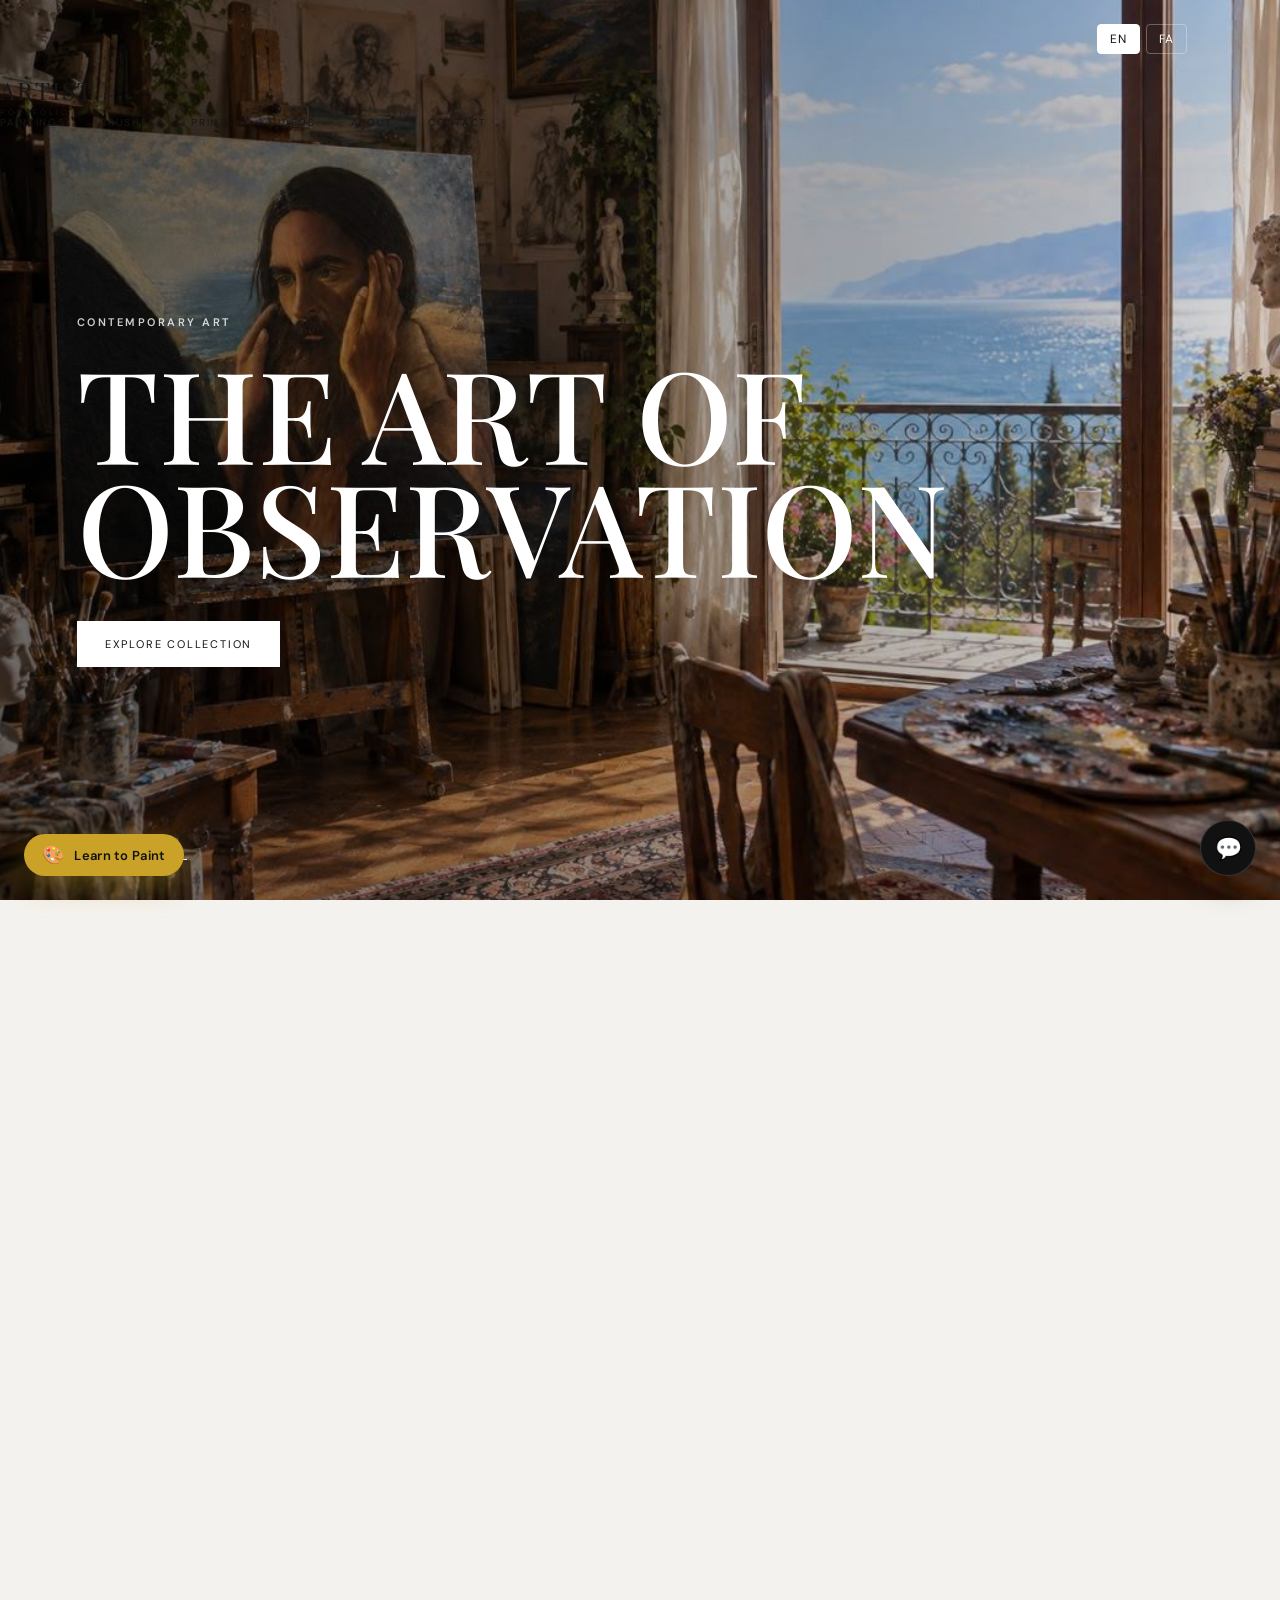
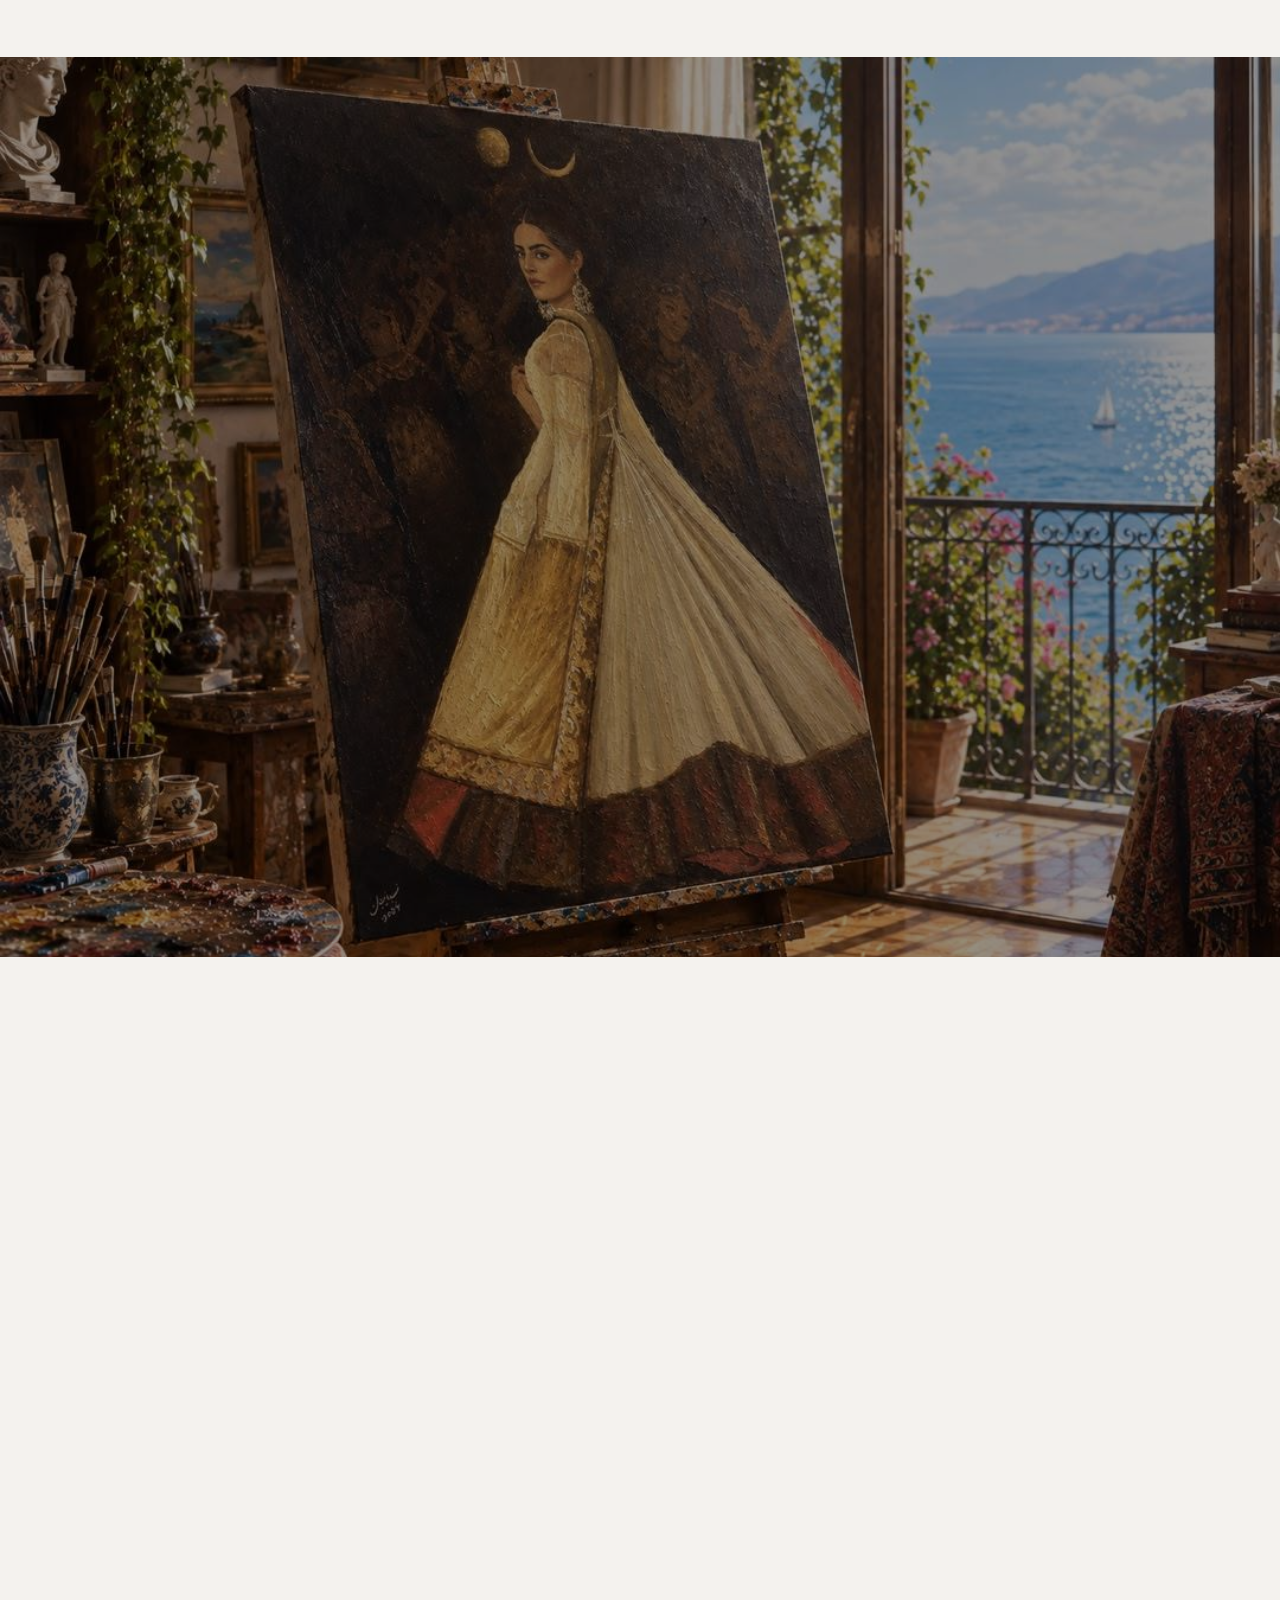
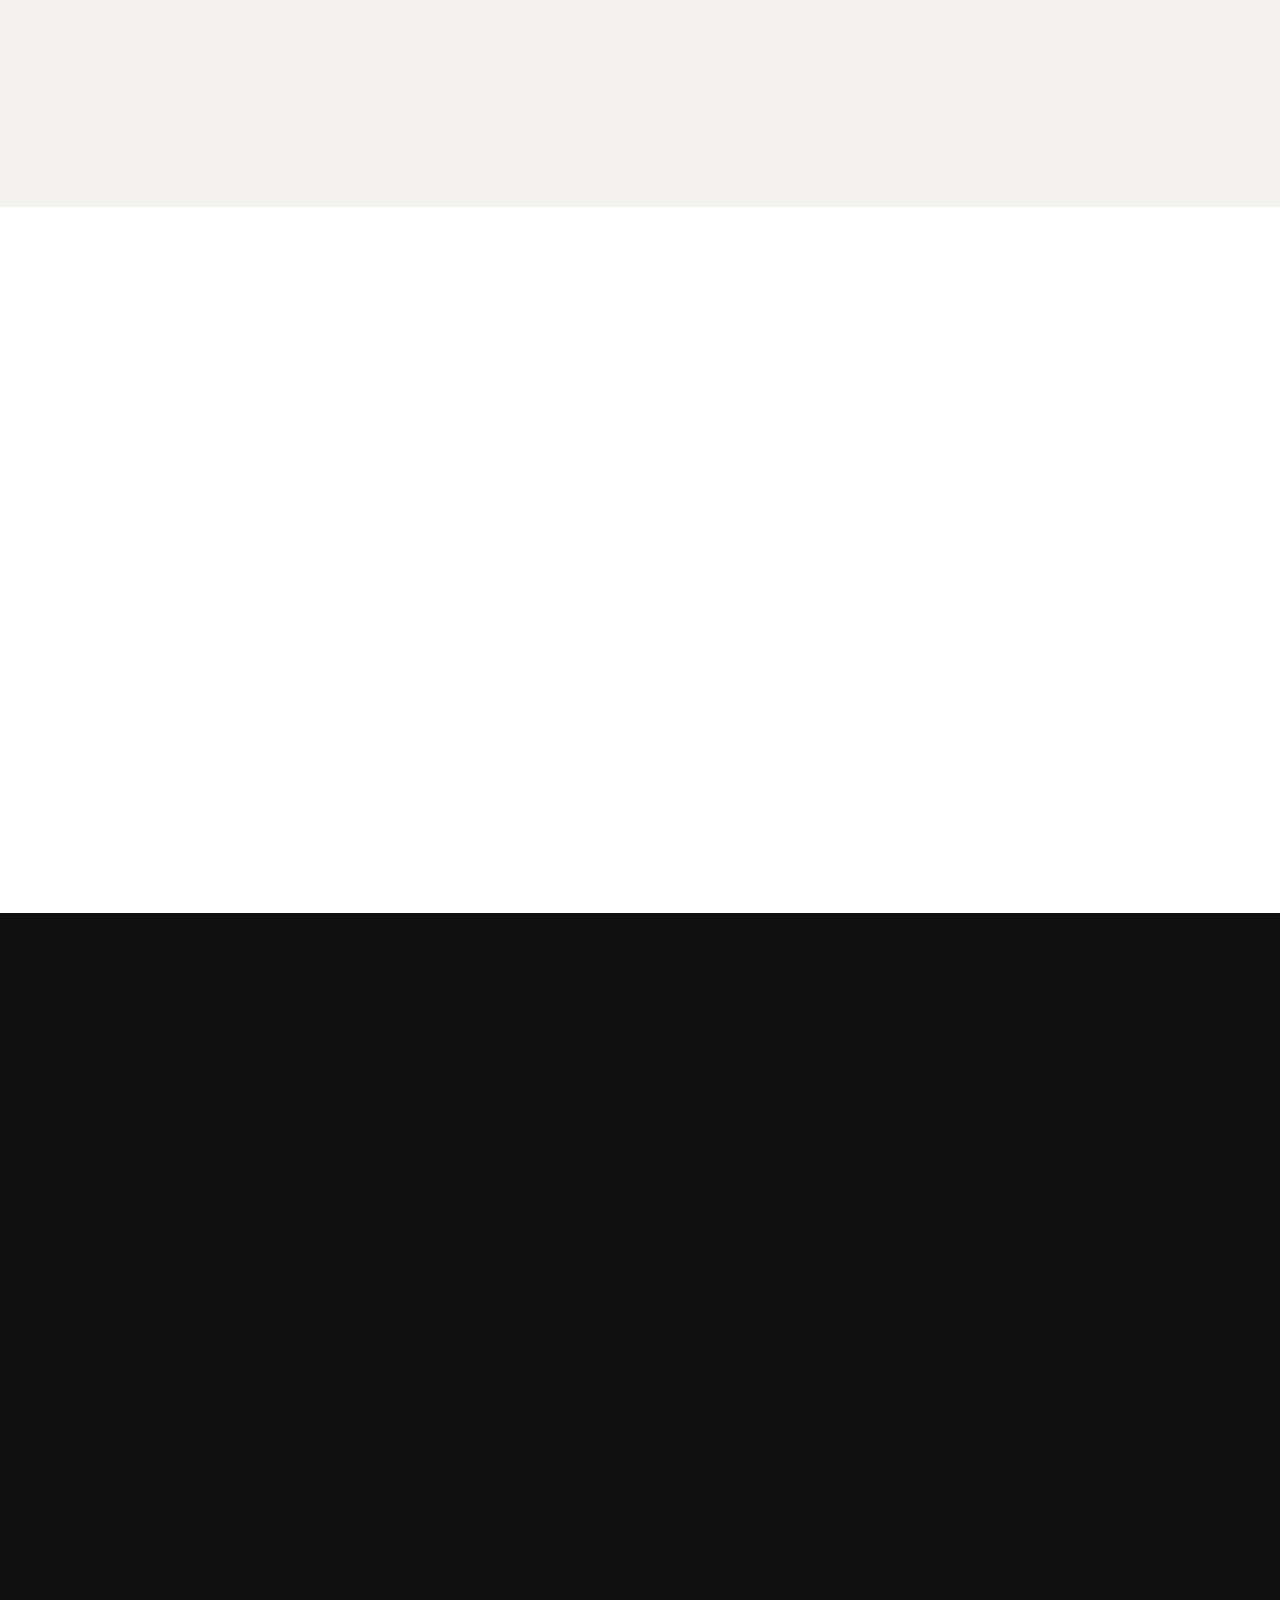
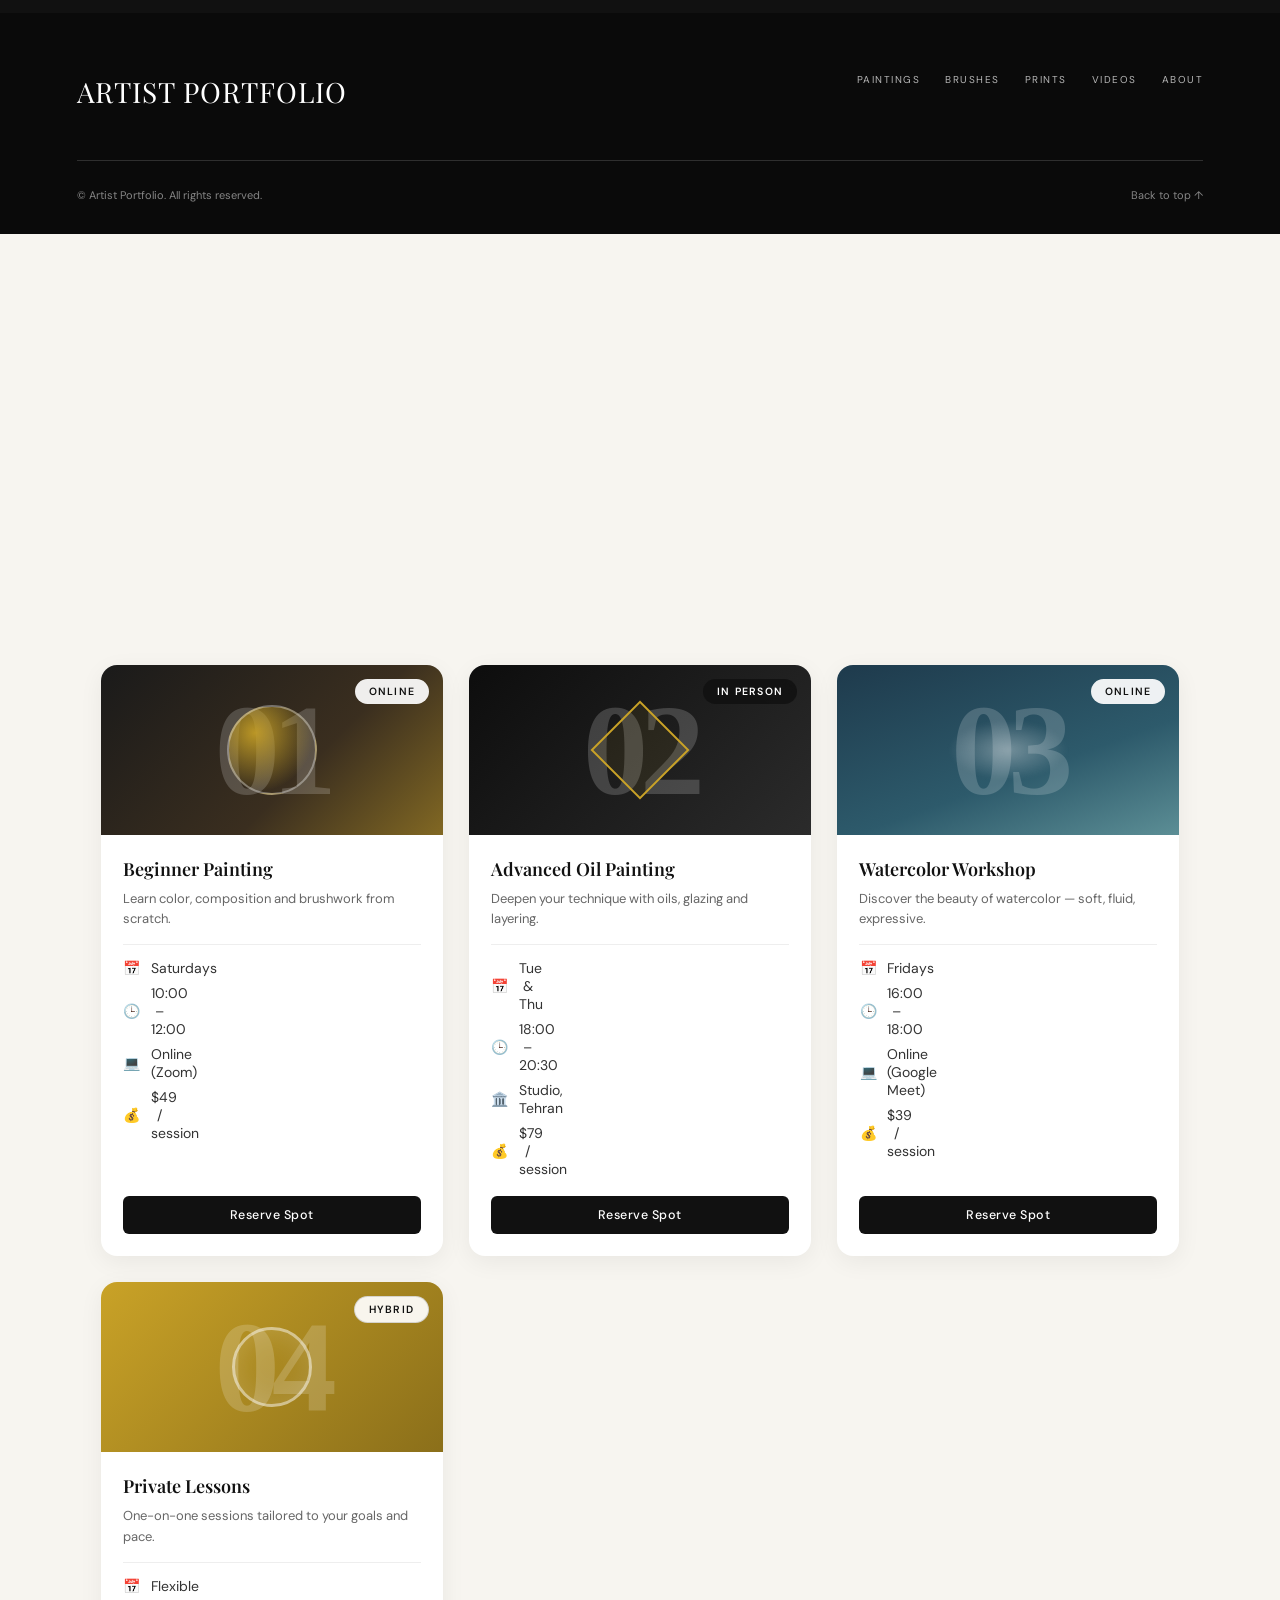
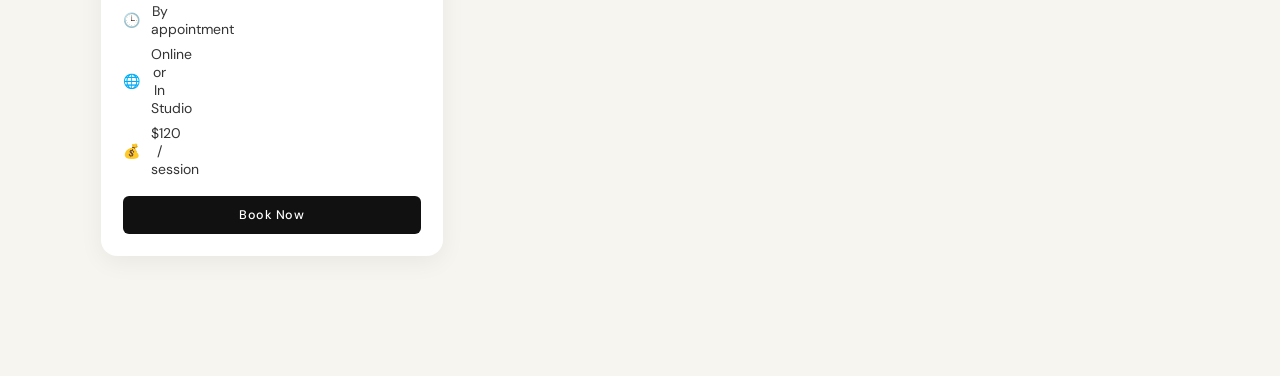
==== index.html @ f6c15530 "Update index.html" ====
<!DOCTYPE html>

<html lang="en">
<head>
  <meta charset="UTF-8" />
  <meta name="viewport" content="width=device-width, initial-scale=1.0" />

  <title>Artist Portfolio</title>

<meta
 name="description"
 content="A modern responsive artist portfolio and gallery website."
/>

  <link rel="stylesheet" href="style.css" />
  <script defer src="i18n.js"></script>
</head>

<body>

  <!-- =========================
       HEADER
  ========================== -->

  <header class="header" id="home">
    <div class="header-container">


  <a 
      <div class="lang-switcher">
    <button class="lang-btn active" data-lang="en">EN</button>
    <button class="lang-btn" data-lang="fa">FA</button>
  </div>

  <a href="#home" class="logo">
    <span class="logo-main">ARTIST</span>
    <span class="logo-sub">PORTFOLIO</span>
  </a>

  <nav class="desktop-nav">
      <a href="paintings.html" data-lang-key="nav_paintings">Paintings</a>
      <a href="brushes.html" data-lang-key="nav_brushes">Brushes</a>
      <a href="prints.html" data-lang-key="nav_prints">Prints</a>
      <a href="videos.html" data-lang-key="nav_videos">Videos</a>
      <a href="about.html" data-lang-key="nav_about">About</a>
      <a href="contact.html" data-lang-key="nav_contact">Contact</a>
    </nav>

  <button
    class="menu-toggle"
    aria-label="Open menu"
    aria-expanded="false"
  >
    <span></span>
    <span></span>
    <span></span>
  </button>

</div>

<!-- Mobile Menu -->
    <nav class="mobile-nav">
    <a href="paintings.html" data-lang-key="nav_paintings">Paintings</a>
    <a href="brushes.html" data-lang-key="nav_brushes">Brushes</a>
    <a href="prints.html" data-lang-key="nav_prints">Prints</a>
    <a href="videos.html" data-lang-key="nav_videos">Videos</a>
    <a href="about.html" data-lang-key="nav_about">About</a>
    <a href="contact.html" data-lang-key="nav_contact">Contact</a>
  </nav>


  </header>

  <!-- =========================
       HERO
  ========================== -->

  <section class="hero">


<div
  class="hero-bg"
  style="background-image: url('hero.jpg');"
></div>

<div class="hero-overlay"></div>

<div class="hero-content">

  <p class="eyebrow" data-lang-key="hero_eyebrow">CONTEMPORARY ART</p>

  <h1>
    <span data-lang-key="hero_title_line1">THE ART OF</span>
    <br />
    <span data-lang-key="hero_title_line2">OBSERVATION</span>
  </h1>

  <a href="paintings.html" class="button button-light" data-lang-key="hero_button">
    Explore Collection
  </a>

</div>

<div class="scroll-indicator">
  <span data-lang-key="hero_scroll">SCROLL</span>
  <div></div>
</div>


  </section>

  <!-- =========================
       INTRO
  ========================== -->

  <section class="intro section-padding">


<div class="intro-content reveal">

  <p class="eyebrow dark" data-lang-key="intro_eyebrow">THE COLLECTION</p>

  <h2>
    <span data-lang-key="intro_title_1">Paintings created with</span>
    <em data-lang-key="intro_title_em">patience, observation</em>
    <span data-lang-key="intro_title_2">and attention to detail.</span>
  </h2>

  <p class="intro-text" data-lang-key="intro_text">
    Explore a collection of original works, prints and artistic
    resources. Replace every image in this template with your own
    artwork and customize the text to create your personal portfolio.
  </p>

</div>


  </section>

  <!-- =========================
       PAINTINGS
  ========================== -->

  <section
    class="feature-section"
    id="paintings"
  >


<div class="feature-image reveal">

  <!-- Change image here -->
  <img
    src="paintings.jpg"
    alt="Paintings collection"
  />

</div>

<div class="feature-content reveal">

  <p class="eyebrow dark" data-lang-key="paintings_eyebrow">01 / COLLECTION</p>

  <h2 data-lang-key="paintings_title">Paintings</h2>

  <p data-lang-key="paintings_text">
    Discover original paintings and explore the complete collection
    of available artwork.
  </p>

  <a href="paintings.html" class="text-link">
    <span data-lang-key="paintings_link">Discover the collection</span>
    <span>→</span>
  </a>

</div>


  </section>

  <!-- =========================
       BRUSHES
  ========================== -->

  <section
    class="feature-section reverse"
    id="brushes"
  >


<div class="feature-image reveal">

  <!-- Change image here -->
  <img
    src="brushes.jpg"
    alt="Professional brushes"
  />

</div>

<div class="feature-content reveal">

    <p class="eyebrow dark" data-lang-key="brushes_eyebrow">02 / TOOLS</p>

  <h2 data-lang-key="brushes_title">Brushes</h2>

  <h3 data-lang-key="brushes_subtitle">Fine Detail Professional Brush Set</h3>

  <p data-lang-key="brushes_text">
    A carefully selected collection of brushes designed for precision,
    detail and artistic control.
  </p>

  <a href="brushes.html" class="text-link">
    <span data-lang-key="brushes_link">Discover the brushes</span>
    <span>→</span>
  </a>

</div>


  </section>

  <!-- =========================
       PRINTS
  ========================== -->

  <section
    class="full-image-section"
    id="prints"
  >


<div
  class="full-image-bg"
  style="background-image: url('prints.jpg');"
></div>

<div class="full-image-overlay"></div>

<div class="full-image-content reveal">

  <p class="eyebrow" data-lang-key="prints_eyebrow">03 / LIMITED EDITION</p>

  <h2 data-lang-key="prints_title">Prints</h2>

  <p data-lang-key="prints_text">
    Purchase your limited edition print.
    <br />
    Invest and enjoy.
  </p>

  <a href="prints.html" class="button button-light" data-lang-key="prints_button">
    View Prints
  </a>

</div>


  </section>


<!-- =========================
     VIDEOS
========================== -->

<section
  class="feature-section"
  id="videos"
>

  <div
    class="feature-image video-feature reveal"
    data-video="video-01.mp4"
  >

    <!-- Video 01 thumbnail -->
    <img
      src="video-01.jpg"
      alt="Video 01"
    />

    <button
      class="play-button"
      type="button"
      data-lang-key="videos_play"
      aria-label="Play Video 01"
    >
      <span>▶</span>
    </button>

  </div>


  <div class="feature-content reveal">

    <p class="eyebrow dark" data-lang-key="videos_eyebrow">04 / PROCESS</p>

    <h2 data-lang-key="videos_title">Videos</h2>

    <p data-lang-key="videos_text">
      Watch videos and learn more about the creative process,
      techniques and ideas behind each artwork.
    </p>

    <a href="videos.html" class="text-link">
      <span data-lang-key="videos_link">Watch videos</span>
      <span>→</span>
    </a>

  </div>

</section>


<!-- =========================
     VIDEO MODAL
========================== -->

<div class="video-modal" id="videoModal">

  <div class="video-modal-backdrop"></div>

  <div class="video-modal-content">

    <button
      class="video-modal-close"
      id="videoModalClose"
      type="button"
      aria-label="Close video"
    >
      ×
    </button>

    <video
      id="modalVideo"
      controls
      playsinline
    >
      <source
        id="modalVideoSource"
        src=""
        type="video/mp4"
      />

      Your browser does not support HTML5 video.
    </video>

  </div>

</div>



  <!-- =========================
       PRESS
  ========================== -->

  <section class="press-section section-padding">


<div class="section-heading reveal">

  <p class="eyebrow dark" data-lang-key="press_eyebrow">FEATURED IN</p>

  <h2 data-lang-key="press_title">Press</h2>

</div>

<div class="press-grid">

  <div class="press-card reveal">
    <img
      src="press-1.jpg"
      alt="Press feature 1"
    />
  </div>

  <div class="press-card reveal">
    <img
      src="press-2.jpg"
      alt="Press feature 2"
    />
  </div>

  <div class="press-card reveal">
    <img
      src="press-3.jpg"
      alt="Press feature 3"
    />
  </div>

  <div class="press-card reveal">
    <img
      src="press-4.jpg"
      alt="Press feature 4"
    />
  </div>

</div>


  </section>

  <!-- =========================
       NEWSLETTER
  ========================== -->

  <section
    class="newsletter"
    id="newsletter"
  >


<div class="newsletter-content reveal">

  <p class="eyebrow" data-lang-key="newsletter_eyebrow">STAY CONNECTED</p>

  <h2 data-lang-key="newsletter_title">Newsletter</h2>

  <p data-lang-key="newsletter_text">
    Subscribe now to receive news about:
  </p>

  <div class="newsletter-list">
    <span data-lang-key="newsletter_item_prints">Prints</span>
    <span data-lang-key="newsletter_item_brushes">Brushes</span>
    <span data-lang-key="newsletter_item_paintings">Paintings</span>
    <span data-lang-key="newsletter_item_workshops">Workshops</span>
  </div>

  <form class="newsletter-form">

    <input
      type="email"
      data-lang-key="newsletter_placeholder"
      placeholder="Your email address"
      required
    />

    <button type="submit" data-lang-key="newsletter_button">
      Subscribe
    </button>

  </form>

  <p class="form-message"></p>

</div>


  </section>

  <!-- =========================
       FOOTER
  ========================== -->

  <footer class="footer">


<div class="footer-top">

  <a href="#home" class="footer-logo">
    ARTIST PORTFOLIO
  </a>

  <div class="footer-links">
    <a href="paintings.html" data-lang-key="footer_paintings">Paintings</a>
    <a href="brushes.html" data-lang-key="footer_brushes">Brushes</a>
    <a href="prints.html" data-lang-key="footer_prints">Prints</a>
    <a href="videos.html" data-lang-key="footer_videos">Videos</a>
    <a href="about.html" data-lang-key="footer_about">About</a>
  </div>

</div>

<div class="footer-bottom">

  <p>
    © <span id="year"></span> Artist Portfolio.
    All rights reserved.
  </p>

  <a href="#home">
    Back to top ↑
  </a>

</div>


  </footer>
  
  <!-- =========================
       CHAT BOX
  ========================== -->
  <button class="chat-toggle" id="chatToggle" aria-label="Open chat">
    💬
  </button>

  <div class="chat-box" id="chatBox">
    <div class="chat-header">
      <div>
        <strong data-lang-key="chat_title">Artist Support</strong>
        <span class="chat-status" data-lang-key="chat_status">● Online</span>
      </div>
      <button class="chat-close" id="chatClose" aria-label="Close chat">×</button>
    </div>

    <div class="chat-messages" id="chatMessages">
      <div class="chat-message bot" data-lang-key="chat_welcome">
        Hi! 👋 Welcome to Artist Portfolio. How can I help you today?
      </div>
    </div>

    <form class="chat-form" id="chatForm">
      <input
        type="text"
        id="chatInput"
        data-lang-key="chat_placeholder"
        placeholder="Type your message..."
        autocomplete="off"
        required
      />
      <button type="submit" aria-label="Send">➤</button>
    </form>
  </div>

    <!-- =========================
       FLOATING CTA
  ========================== -->
  <a href="#classes" class="floating-cta" aria-label="Learn to Paint">
    <span class="floating-cta-icon">🎨</span>
    <span class="floating-cta-text" data-lang-key="cta_text">Learn to Paint</span>
  </a>

    <!-- =========================
       CLASSES / WORKSHOPS
  ========================== -->
  <section class="classes-section section-padding" id="classes">

    <div class="section-heading reveal">
      <p class="eyebrow dark" data-lang-key="classes_eyebrow">LEARN WITH US</p>
      <h2 data-lang-key="classes_title">Painting Classes</h2>
      <p class="section-subtitle" data-lang-key="classes_subtitle">
        Join our painting workshops — online or in-person.
      </p>
    </div>

    <!-- فیلتر -->
    <div class="classes-filter reveal">
      <button class="filter-btn active" data-filter="all" data-lang-key="filter_all">All</button>
      <button class="filter-btn" data-filter="online" data-lang-key="filter_online">Online</button>
      <button class="filter-btn" data-filter="in-person" data-lang-key="filter_inperson">In Person</button>
      <button class="filter-btn" data-filter="hybrid" data-lang-key="filter_hybrid">Hybrid</button>
    </div>

    <!-- گرید کلاس‌ها -->
    <div class="classes-grid">

      <!-- کلاس ۱ -->
      <div class="class-card" data-type="online">
        <div class="class-art art-1">
          <span class="class-number">01</span>
          <div class="art-shape"></div>
          <span class="class-badge online" data-lang-key="class1_badge">Online</span>
        </div>
        <div class="class-body">
          <h3 data-lang-key="class1_title">Beginner Painting</h3>
          <p class="class-desc" data-lang-key="class1_desc">Learn color, composition and brushwork from scratch.</p>
          <ul class="class-info">
            <li><span>📅</span> <span data-lang-key="class1_day">Saturdays</span></li>
            <li><span>🕒</span> <span data-lang-key="class1_time">10:00 – 12:00</span></li>
            <li><span>💻</span> <span data-lang-key="class1_loc">Online (Zoom)</span></li>
            <li><span>💰</span> <span data-lang-key="class1_price">$49 / session</span></li>
          </ul>
          <a href="contact.html" class="button-dark" data-lang-key="class1_btn">Reserve Spot</a>
        </div>
      </div>

      <!-- کلاس ۲ -->
      <div class="class-card" data-type="in-person">
        <div class="class-art art-2">
          <span class="class-number">02</span>
          <div class="art-shape"></div>
          <span class="class-badge in-person" data-lang-key="class2_badge">In Person</span>
        </div>
        <div class="class-body">
          <h3 data-lang-key="class2_title">Advanced Oil Painting</h3>
          <p class="class-desc" data-lang-key="class2_desc">Deepen your technique with oils, glazing and layering.</p>
          <ul class="class-info">
            <li><span>📅</span> <span data-lang-key="class2_day">Tue &amp; Thu</span></li>
            <li><span>🕒</span> <span data-lang-key="class2_time">18:00 – 20:30</span></li>
            <li><span>🏛️</span> <span data-lang-key="class2_loc">Studio, Tehran</span></li>
            <li><span>💰</span> <span data-lang-key="class2_price">$79 / session</span></li>
          </ul>
          <a href="contact.html" class="button-dark" data-lang-key="class2_btn">Reserve Spot</a>
        </div>
      </div>

      <!-- کلاس ۳ -->
      <div class="class-card" data-type="online">
        <div class="class-art art-3">
          <span class="class-number">03</span>
          <div class="art-shape"></div>
          <span class="class-badge online" data-lang-key="class3_badge">Online</span>
        </div>
        <div class="class-body">
          <h3 data-lang-key="class3_title">Watercolor Workshop</h3>
          <p class="class-desc" data-lang-key="class3_desc">Discover the beauty of watercolor — soft, fluid, expressive.</p>
          <ul class="class-info">
            <li><span>📅</span> <span data-lang-key="class3_day">Fridays</span></li>
            <li><span>🕒</span> <span data-lang-key="class3_time">16:00 – 18:00</span></li>
            <li><span>💻</span> <span data-lang-key="class3_loc">Online (Google Meet)</span></li>
            <li><span>💰</span> <span data-lang-key="class3_price">$39 / session</span></li>
          </ul>
          <a href="contact.html" class="button-dark" data-lang-key="class3_btn">Reserve Spot</a>
        </div>
      </div>

      <!-- کلاس ۴ -->
      <div class="class-card" data-type="hybrid">
        <div class="class-art art-4">
          <span class="class-number">04</span>
          <div class="art-shape"></div>
          <span class="class-badge hybrid" data-lang-key="class4_badge">Hybrid</span>
        </div>
        <div class="class-body">
          <h3 data-lang-key="class4_title">Private Lessons</h3>
          <p class="class-desc" data-lang-key="class4_desc">One-on-one sessions tailored to your goals and pace.</p>
          <ul class="class-info">
            <li><span>📅</span> <span data-lang-key="class4_day">Flexible</span></li>
            <li><span>🕒</span> <span data-lang-key="class4_time">By appointment</span></li>
            <li><span>🌐</span> <span data-lang-key="class4_loc">Online or In Studio</span></li>
            <li><span>💰</span> <span data-lang-key="class4_price">$120 / session</span></li>
          </ul>
          <a href="contact.html" class="button-dark" data-lang-key="class4_btn">Book Now</a>
        </div>
      </div>

    </div>
        </div>       <!-- بستن classes-grid -->
  </section>     <!-- بستن classes-section -->

</body>
</html>
---- style.css ----
/* =====================================
GOOGLE-LIKE FONT FALLBACK
===================================== */

@import url('https://fonts.googleapis.com/css2?family=DM+Sans:wght@400;500;600&family=Playfair+Display:ital,wght@0,500;0,600;1,500;1,600&display=swap');

/* =====================================
RESET
===================================== */

* {
  margin: 0;
  padding: 0;
  box-sizing: border-box;
  }

html {
scroll-behavior: smooth;
}

body {
font-family: "DM Sans", sans-serif;
background: #f4f2ee;
color: #171717;
overflow-x: hidden;
}

img {
width: 100%;
display: block;
}

a {
color: inherit;
text-decoration: none;
}

button,
input {
font: inherit;
}

/* =====================================
VARIABLES
===================================== */

:root {
--black: #111111;
--white: #ffffff;
--cream: #f4f2ee;
--gray: #707070;
--border: rgba(17, 17, 17, 0.15);

--serif: "Playfair Display", serif;

--container: 1400px;
}

/* =====================================
GLOBAL
===================================== */

.section-padding {
padding: 120px 6%;
}

.eyebrow {
font-size: 11px;
letter-spacing: 2.5px;
font-weight: 600;
text-transform: uppercase;
margin-bottom: 25px;
}

.eyebrow.dark {
color: var(--gray);
}

h1,
h2,
h3 {
font-family: var(--serif);
font-weight: 500;
}

h2 {
font-size: clamp(3rem, 7vw, 7rem);
line-height: 0.95;
}

p {
line-height: 1.7;
}

.button {
display: inline-flex;
align-items: center;
justify-content: center;

min-width: 190px;

padding: 16px 28px;

font-size: 11px;
text-transform: uppercase;
letter-spacing: 1.8px;

transition:
background 0.3s ease,
color 0.3s ease,
transform 0.3s ease;
}

.button:hover {
transform: translateY(-3px);
}

.button-light {
color: var(--black);
background: var(--white);
}

.button-light:hover {
background: var(--black);
color: var(--white);
}

.text-link {
display: inline-flex;
align-items: center;
gap: 15px;

margin-top: 35px;

font-size: 12px;
font-weight: 600;

text-transform: uppercase;
letter-spacing: 1.5px;

border-bottom: 1px solid var(--black);
padding-bottom: 8px;
}

.text-link span {
transition: transform 0.3s ease;
}

.text-link:hover span {
transform: translateX(7px);
}

/* =====================================
HEADER
===================================== */

.header {
position: fixed;

top: 0;
left: 0;

width: 100%;

z-index: 1000;

transition:
background 0.3s ease,
box-shadow 0.3s ease;
}

.header.scrolled {
background: rgba(17, 17, 17, 0.96);
box-shadow: 0 5px 30px rgba(0, 0, 0, 0.15);
}

.header-container {
width: min(var(--container), 100%);

margin: auto;

padding: 24px 6%;

display: flex;
align-items: center;
justify-content: space-between;

color: var(--white);
}

.logo {
display: flex;
flex-direction: column;

line-height: 1;
}

.logo-main {
font-family: var(--serif);

font-size: 24px;

letter-spacing: 2px;
}

.logo-sub {
margin-top: 6px;

font-size: 8px;

letter-spacing: 3px;
}

.desktop-nav {
display: flex;
gap: 35px;
}

.desktop-nav a {
position: relative;

font-size: 10px;

text-transform: uppercase;

letter-spacing: 1.7px;
}

.desktop-nav a::after {
content: "";

position: absolute;

left: 0;
bottom: -8px;

width: 0;
height: 1px;

background: var(--white);

transition: width 0.3s ease;
}

.desktop-nav a:hover::after {
width: 100%;
}

/* =====================================
MOBILE MENU
===================================== */

.menu-toggle {
display: none;

border: 0;
background: transparent;

cursor: pointer;
}

.menu-toggle span {
display: block;

width: 25px;
height: 1px;

background: var(--white);

margin: 6px 0;

transition: 0.3s ease;
}

.mobile-nav {
display: none;
}

/* =====================================
HERO
===================================== */

.hero {
position: relative;

min-height: 100vh;

display: flex;
align-items: center;
justify-content: center;

overflow: hidden;
}

.hero-bg {
position: absolute;

inset: 0;

background-size: cover;
background-position: center;

transform: scale(1.04);

animation: heroZoom 12s ease-in-out infinite alternate;
}

.hero-overlay {
position: absolute;

inset: 0;

background:
linear-gradient(
90deg,
rgba(0, 0, 0, 0.58),
rgba(0, 0, 0, 0.15)
);
}

.hero-content {
position: relative;

z-index: 2;

width: min(1200px, 88%);

color: var(--white);

padding-top: 80px;
}

.hero h1 {
font-size: clamp(4rem, 10vw, 10rem);

line-height: 0.88;

max-width: 1000px;

margin-bottom: 40px;
}

.hero .eyebrow {
color: rgba(255, 255, 255, 0.8);
}

.scroll-indicator {
position: absolute;

z-index: 3;

bottom: 35px;
left: 6%;

color: var(--white);

display: flex;
align-items: center;
gap: 15px;

font-size: 9px;

letter-spacing: 2px;
}

.scroll-indicator div {
width: 50px;
height: 1px;

background: var(--white);
}

/* =====================================
INTRO
===================================== */

.intro {
display: flex;
justify-content: center;

text-align: center;
}

.intro-content {
max-width: 900px;
}

.intro h2 {
font-size: clamp(2.8rem, 6vw, 6rem);
}

.intro h2 em {
font-weight: 400;
}

.intro-text {
max-width: 650px;

margin: 40px auto 0;

color: var(--gray);
}

/* =====================================
FEATURE SECTIONS
===================================== */

.feature-section {
display: grid;

grid-template-columns: 1.15fr 0.85fr;

min-height: 850px;
}

.feature-section.reverse {
grid-template-columns: 0.85fr 1.15fr;
}

.feature-section.reverse .feature-image {
order: 2;
}

.feature-section.reverse .feature-content {
order: 1;
}

.feature-image {
position: relative;

overflow: hidden;
}

.feature-image img {
width: 100%;
height: 100%;

min-height: 650px;

object-fit: cover;

transition: transform 1s ease;
}

.feature-image:hover img {
transform: scale(1.04);
}

.feature-content {
padding: 10vw 12%;

display: flex;
flex-direction: column;
justify-content: center;

background: var(--cream);
}

.feature-content h2 {
margin-bottom: 25px;
}

.feature-content h3 {
font-size: 20px;

font-family: "DM Sans", sans-serif;

text-transform: uppercase;

letter-spacing: 1px;

margin-bottom: 25px;
}

.feature-content p {
max-width: 450px;

color: var(--gray);
}

/* =====================================
PLAY BUTTON
===================================== */

.play-button {
position: absolute;

top: 50%;
left: 50%;

transform: translate(-50%, -50%);

width: 90px;
height: 90px;

border-radius: 50%;

border: 1px solid var(--white);

display: grid;
place-items: center;

color: var(--white);

backdrop-filter: blur(5px);

cursor: pointer;

transition:
background 0.3s ease,
transform 0.3s ease;
}

.play-button:hover {
background: rgba(255, 255, 255, 0.15);

transform: translate(-50%, -50%) scale(1.08);
}

/* =====================================
FULL IMAGE SECTION
===================================== */

.full-image-section {
position: relative;

min-height: 100vh;

display: grid;
place-items: center;

overflow: hidden;
}

.full-image-bg {
position: absolute;

inset: 0;

background-size: cover;
background-position: center;
}

.full-image-overlay {
position: absolute;

inset: 0;

background: rgba(0, 0, 0, 0.42);
}

.full-image-content {
position: relative;

z-index: 2;

text-align: center;

color: var(--white);

padding: 40px;
}

.full-image-content h2 {
margin-bottom: 25px;
}

.full-image-content p {
margin-bottom: 35px;
}

/* =====================================
ABOUT
===================================== */

.about-section {
display: grid;

grid-template-columns: 1fr 1fr;

background: #e7e4de;
}

.about-image img {
width: 100%;
height: 100%;

min-height: 800px;

object-fit: cover;
}

.about-content {
padding: 13vw 15%;

display: flex;
flex-direction: column;
justify-content: center;
}

.about-content h2 {
margin-bottom: 35px;
}

.about-content h2 em {
display: block;
}

.about-content p {
color: #555;

margin-bottom: 20px;
}

/* =====================================
PRESS
===================================== */

.press-section {
background: var(--white);
}

.section-heading {
text-align: center;

margin-bottom: 70px;
}

.section-heading h2 {
font-size: clamp(3rem, 7vw, 7rem);
}

.press-grid {
display: grid;

grid-template-columns: repeat(4, 1fr);

gap: 20px;

max-width: 1500px;

margin: auto;
}

.press-card {
overflow: hidden;

background: #eee;
}

.press-card img {
aspect-ratio: 1 / 1;

object-fit: cover;

filter: grayscale(100%);

transition:
filter 0.5s ease,
transform 0.7s ease;
}

.press-card:hover img {
filter: grayscale(0%);

transform: scale(1.06);
}

/* =====================================
NEWSLETTER
===================================== */

.newsletter {
min-height: 700px;

background: var(--black);

color: var(--white);

display: grid;
place-items: center;

text-align: center;

padding: 100px 20px;
}

.newsletter-content {
width: min(750px, 100%);
}

.newsletter h2 {
margin-bottom: 25px;
}

.newsletter > p {
color: rgba(255, 255, 255, 0.7);
}

.newsletter-list {
display: flex;

justify-content: center;

flex-wrap: wrap;

gap: 15px;

margin: 30px 0 45px;
}

.newsletter-list span {
font-size: 10px;

text-transform: uppercase;

letter-spacing: 1.5px;

padding: 10px 14px;

border: 1px solid rgba(255, 255, 255, 0.25);
}

.newsletter-form {
display: flex;

width: min(600px, 100%);

margin: auto;

border-bottom: 1px solid rgba(255, 255, 255, 0.5);
}

.newsletter-form input {
flex: 1;

background: transparent;

border: 0;

outline: none;

color: var(--white);

padding: 18px 10px;
}

.newsletter-form input::placeholder {
color: rgba(255, 255, 255, 0.5);
}

.newsletter-form button {
border: 0;

background: transparent;

color: var(--white);

cursor: pointer;

text-transform: uppercase;

letter-spacing: 1.5px;

font-size: 10px;

padding: 0 10px;
}

.form-message {
margin-top: 20px;

min-height: 25px;

font-size: 13px;

color: rgba(255, 255, 255, 0.7);
}

/* =====================================
FOOTER
===================================== */

.footer {
background: #0a0a0a;

color: var(--white);

padding: 60px 6% 30px;
}

.footer-top {
max-width: var(--container);

margin: auto;

padding-bottom: 50px;

border-bottom: 1px solid rgba(255, 255, 255, 0.15);

display: flex;

justify-content: space-between;

align-items: flex-start;
}

.footer-logo {
font-family: var(--serif);

font-size: 28px;

letter-spacing: 1px;
}

.footer-links {
display: flex;

flex-wrap: wrap;

justify-content: flex-end;

gap: 25px;
}

.footer-links a {
font-size: 10px;

text-transform: uppercase;

letter-spacing: 1.5px;

opacity: 0.7;

transition: opacity 0.3s ease;
}

.footer-links a:hover {
opacity: 1;
}

.footer-bottom {
max-width: var(--container);

margin: 25px auto 0;

display: flex;

justify-content: space-between;

align-items: center;

gap: 20px;

font-size: 11px;

color: rgba(255, 255, 255, 0.5);
}

/* =====================================
REVEAL ANIMATION
===================================== */

.reveal {
opacity: 0;

transform: translateY(40px);

transition:
opacity 0.8s ease,
transform 0.8s ease;
}

.reveal.active {
opacity: 1;

transform: translateY(0);
}

/* =====================================
HERO ANIMATION
===================================== */

@keyframes heroZoom {

from {
transform: scale(1.04);
}

to {
transform: scale(1.12);
}

}

/* =====================================
TABLET
===================================== */

@media (max-width: 900px) {

.desktop-nav {
display: none;
}

.menu-toggle {
display: block;
}

.mobile-nav {
position: absolute;

top: 100%;
left: 0;

width: 100%;

background: var(--black);

flex-direction: column;

padding: 25px 6% 35px;

gap: 22px;

opacity: 0;

visibility: hidden;

transform: translateY(-15px);

transition: 0.3s ease;


}

.mobile-nav.active {
display: flex;


opacity: 1;

visibility: visible;

transform: translateY(0);


}

.mobile-nav a {
font-size: 12px;


text-transform: uppercase;

letter-spacing: 2px;


}

.feature-section,
.feature-section.reverse {
grid-template-columns: 1fr;
}

.feature-section.reverse .feature-image,
.feature-section.reverse .feature-content {
order: initial;
}

.feature-image img {
min-height: 550px;
}

.feature-content {
padding: 100px 10%;
}

.about-section {
grid-template-columns: 1fr;
}

.about-image img {
min-height: 600px;
}

.about-content {
padding: 100px 10%;
}

.press-grid {
grid-template-columns: repeat(2, 1fr);
}

}

/* =====================================
MOBILE
===================================== */

@media (max-width: 600px) {

.header-container {
padding: 20px 6%;
}

.logo-main {
font-size: 20px;
}

.hero-content {
padding-top: 40px;
}

.hero h1 {
font-size: clamp(3.7rem, 18vw, 6rem);
}

.scroll-indicator {
bottom: 20px;
}

.section-padding {
padding: 85px 6%;
}

.feature-image img {
min-height: 420px;
}

.feature-content {
padding: 80px 8%;
}

.feature-content h3 {
font-size: 16px;
}

.full-image-section {
min-height: 750px;
}

.full-image-content {
padding: 30px 20px;
}

.about-image img {
min-height: 450px;
}

.about-content {
padding: 80px 8%;
}

.press-grid {
gap: 10px;
}

.newsletter {
min-height: 650px;
}

.newsletter-form {
flex-direction: column;


border-bottom: 0;

gap: 15px;


}

.newsletter-form input {
width: 100%;


border-bottom: 1px solid rgba(255, 255, 255, 0.5);


}

.newsletter-form button {
padding: 17px;


border: 1px solid rgba(255, 255, 255, 0.5);


}

.footer-top {
flex-direction: column;


gap: 35px;


}

.footer-links {
justify-content: flex-start;
}

.footer-bottom {
flex-direction: column;


align-items: flex-start;


}

.play-button {
width: 70px;
height: 70px;
}

}

/* =====================================
   MULTI-PAGE CONTENT
===================================== */

.page-hero {
  min-height: 58vh;
  position: relative;
  display: grid;
  place-items: center;
  overflow: hidden;
  background: var(--black);
  color: var(--white);
  text-align: center;
}
.page-hero-bg {
  position: absolute;
  inset: 0;
  background-size: cover;
  background-position: center;
  opacity: .55;
}
.page-hero-overlay {
  position: absolute;
  inset: 0;
  background: rgba(0,0,0,.42);
}
.page-hero-content {
  position: relative;
  z-index: 2;
  padding: 130px 20px 80px;
}
.page-hero h1 {
  font-size: clamp(4rem, 10vw, 9rem);
  line-height: .9;
}
.page-content {
  max-width: 1400px;
  margin: auto;
  padding: 110px 6%;
}
.page-intro {
  max-width: 850px;
  margin-bottom: 80px;
}
.page-intro h2 {
  margin-bottom: 25px;
}
.page-intro p {
  color: var(--gray);
  max-width: 700px;
}
.card-grid {
  display: grid;
  grid-template-columns: repeat(3, 1fr);
  gap: 24px;
}
.art-card {
  background: var(--white);
  overflow: hidden;
}
.art-card img {
  aspect-ratio: 4 / 5;
  object-fit: cover;
  transition: transform .7s ease;
}
.art-card:hover img {
  transform: scale(1.04);
}
.art-card-body {
  padding: 25px;
}
.art-card-body h3 {
  font-size: 25px;
  margin-bottom: 8px;
}
.art-card-body p {
  color: var(--gray);
  font-size: 14px;
}
.info-grid {
  display: grid;
  grid-template-columns: repeat(2, 1fr);
  gap: 70px;
  align-items: start;
}
.info-block h3 {
  font-size: 30px;
  margin-bottom: 18px;
}
.info-block p {
  color: var(--gray);
  margin-bottom: 18px;
}
.video-grid .art-card img {
  aspect-ratio: 16 / 10;
}
.contact-form {
  max-width: 750px;
  display: grid;
  gap: 18px;
}
.contact-form input,
.contact-form textarea {
  width: 100%;
  border: 0;
  border-bottom: 1px solid var(--border);
  background: transparent;
  outline: none;
  padding: 18px 4px;
}
.contact-form textarea {
  min-height: 180px;
  resize: vertical;
}
.contact-form button {
  width: fit-content;
  border: 0;
  cursor: pointer;
  background: var(--black);
  color: var(--white);
  padding: 16px 28px;
  text-transform: uppercase;
  letter-spacing: 1.5px;
  font-size: 11px;
}
.simple-note {
  margin-top: 25px;
  color: var(--gray);
  min-height: 25px;
}

@media (max-width: 900px) {
  .card-grid { grid-template-columns: repeat(2, 1fr); }
  .info-grid { grid-template-columns: 1fr; gap: 45px; }
}
@media (max-width: 600px) {
  .page-hero { min-height: 52vh; }
  .card-grid { grid-template-columns: 1fr; }
  .page-content { padding: 80px 8%; }
}
/* =====================================
   VIDEO CARDS
===================================== */

.video-card {
  cursor: pointer;
}

.video-image {
  position: relative;
  overflow: hidden;
  aspect-ratio: 16 / 10;
  background: #111;
}

.video-image img {
  width: 100%;
  height: 100%;
  object-fit: cover;
  transition:
    transform 0.7s ease,
    filter 0.5s ease;
}

.video-card:hover .video-image img {
  transform: scale(1.05);
  filter: brightness(0.72);
}


/* =====================================
   VIDEO PLAY BUTTON
===================================== */

.video-play {
  position: absolute;
  top: 50%;
  left: 50%;

  transform: translate(-50%, -50%);

  width: 72px;
  height: 72px;

  border-radius: 50%;

  border: 1px solid rgba(255, 255, 255, 0.8);

  background: rgba(17, 17, 17, 0.2);

  backdrop-filter: blur(8px);

  color: #fff;

  display: grid;
  place-items: center;

  cursor: pointer;

  transition:
    background 0.3s ease,
    transform 0.3s ease;
}

.video-play span {
  font-size: 18px;

  margin-left: 3px;
}

.video-card:hover .video-play {
  background: rgba(17, 17, 17, 0.7);

  transform:
    translate(-50%, -50%)
    scale(1.08);
}


/* =====================================
   VIDEO MODAL
===================================== */

.video-modal {
  position: fixed;

  inset: 0;

  z-index: 9999;

  display: flex;

  align-items: center;
  justify-content: center;

  padding: 40px;

  opacity: 0;
  visibility: hidden;

  transition:
    opacity 0.35s ease,
    visibility 0.35s ease;
}

.video-modal.active {
  opacity: 1;
  visibility: visible;
}


/* Dark background */

.video-modal-backdrop {
  position: absolute;

  inset: 0;

  background: rgba(0, 0, 0, 0.92);

  cursor: pointer;
}


/* Video container */

.video-modal-content {
  position: relative;

  z-index: 2;

  width: min(1200px, 94vw);

  max-height: 90vh;

  display: flex;

  align-items: center;
  justify-content: center;
}


/* Video */

.video-modal-content video {
  width: 100%;

  max-height: 85vh;

  display: block;

  background: #000;

  box-shadow:
    0 30px 80px rgba(0, 0, 0, 0.5);
}


/* Close button */

.video-modal-close {
  position: absolute;

  top: -55px;
  right: 0;

  width: 42px;
  height: 42px;

  border: 1px solid rgba(255, 255, 255, 0.5);

  border-radius: 50%;

  background: transparent;

  color: #fff;

  font-size: 30px;

  line-height: 1;

  cursor: pointer;

  display: grid;
  place-items: center;

  transition:
    background 0.3s ease,
    transform 0.3s ease;
}

.video-modal-close:hover {
  background: rgba(255, 255, 255, 0.15);

  transform: rotate(90deg);
}


/* Prevent page scrolling while video is open */

body.video-open {
  overflow: hidden;
}


/* =====================================
   MOBILE VIDEO
===================================== */

@media (max-width: 600px) {

  .video-play {
    width: 60px;
    height: 60px;
  }

  .video-play span {
    font-size: 15px;
  }

  .video-modal {
    padding: 20px;
  }

  .video-modal-content {
    width: 100%;
  }

  .video-modal-content video {
    max-height: 75vh;
  }

  .video-modal-close {
    top: -50px;
    right: 0;

    width: 38px;
    height: 38px;

    font-size: 25px;
  }

}

/* =====================================
   HOMEPAGE VIDEO
===================================== */

.video-feature {
  cursor: pointer;
}

.video-feature img {
  transition:
    transform 0.8s ease,
    filter 0.5s ease;
}

.video-feature:hover img {
  transform: scale(1.04);
  filter: brightness(0.72);
}

.video-feature .play-button {
  z-index: 2;
}


/* =====================================
   VIDEO MODAL
===================================== */

.video-modal {
  position: fixed;
  inset: 0;
  z-index: 9999;

  display: flex;
  align-items: center;
  justify-content: center;

  padding: 40px;

  opacity: 0;
  visibility: hidden;

  transition:
    opacity 0.3s ease,
    visibility 0.3s ease;
}

.video-modal.active {
  opacity: 1;
  visibility: visible;
}

.video-modal-backdrop {
  position: absolute;
  inset: 0;

  background: rgba(0, 0, 0, 0.92);

  cursor: pointer;
}

.video-modal-content {
  position: relative;
  z-index: 2;

  width: min(1200px, 94vw);
}

.video-modal-content video {
  display: block;

  width: 100%;
  max-height: 85vh;

  background: #000;

  object-fit: contain;
}


/* CLOSE BUTTON */

.video-modal-close {
  position: absolute;

  top: -55px;
  right: 0;

  width: 42px;
  height: 42px;

  border: 1px solid rgba(255,255,255,0.6);
  border-radius: 50%;

  background: transparent;
  color: #fff;

  font-size: 30px;
  line-height: 1;

  cursor: pointer;

  display: grid;
  place-items: center;

  transition:
    background 0.3s ease,
    transform 0.3s ease;
}

.video-modal-close:hover {
  background: rgba(255,255,255,0.15);
  transform: rotate(90deg);
}


/* STOP PAGE SCROLL */

body.video-open {
  overflow: hidden;
}


/* MOBILE */

@media (max-width: 600px) {

  .video-modal {
    padding: 20px;
  }

  .video-modal-content video {
    max-height: 75vh;
  }

  .video-modal-close {
    top: -50px;

    width: 38px;
    height: 38px;

    font-size: 25px;
  }

}

/* =========================
   CHAT BOX
========================== */

/* --- دکمه شناور چت --- */
.chat-toggle {
  position: fixed;
  bottom: 24px;
  right: 24px;
  width: 56px;
  height: 56px;
  border-radius: 50%;
  border: 1px solid rgba(255, 255, 255, 0.15);
  background: #111;
  color: #fff;
  font-size: 22px;
  cursor: pointer;
  box-shadow: 0 10px 30px rgba(0, 0, 0, 0.35);
  z-index: 999;
  transition: all 0.3s ease;
  display: flex;
  align-items: center;
  justify-content: center;
}

.chat-toggle:hover {
  background: #c9a227;
  color: #111;
  transform: scale(1.08);
  box-shadow: 0 12px 36px rgba(201, 162, 39, 0.45);
}

.chat-toggle:active {
  transform: scale(0.96);
}

/* --- پنجره چت --- */
.chat-box {
  position: fixed;
  bottom: 92px;
  right: 24px;
  width: 340px;
  max-width: calc(100vw - 32px);
  height: 460px;
  max-height: calc(100vh - 140px);
  background: #fff;
  border-radius: 16px;
  box-shadow: 0 24px 60px rgba(0, 0, 0, 0.28);
  display: flex;
  flex-direction: column;
  overflow: hidden;
  z-index: 999;
  opacity: 0;
  transform: translateY(20px) scale(0.95);
  pointer-events: none;
  transition: all 0.28s cubic-bezier(0.4, 0, 0.2, 1);
}

.chat-box.open {
  opacity: 1;
  transform: translateY(0) scale(1);
  pointer-events: auto;
}

/* --- هدر چت --- */
.chat-header {
  background: #111;
  color: #fff;
  padding: 14px 18px;
  display: flex;
  justify-content: space-between;
  align-items: center;
  font-size: 14px;
  letter-spacing: 0.3px;
  border-bottom: 1px solid rgba(201, 162, 39, 0.3);
}

.chat-header strong {
  font-weight: 600;
  font-size: 14px;
  display: block;
}

.chat-status {
  display: block;
  font-size: 11px;
  color: #c9a227;
  margin-top: 2px;
  letter-spacing: 0.5px;
}

.chat-close {
  background: none;
  border: none;
  color: #fff;
  font-size: 24px;
  cursor: pointer;
  line-height: 1;
  padding: 0 4px;
  transition: color 0.2s ease;
}

.chat-close:hover {
  color: #c9a227;
}

/* --- پیام‌ها --- */
.chat-messages {
  flex: 1;
  padding: 16px;
  overflow-y: auto;
  display: flex;
  flex-direction: column;
  gap: 10px;
  background: #f7f5f0;
  font-family: inherit;
}

.chat-messages::-webkit-scrollbar {
  width: 6px;
}

.chat-messages::-webkit-scrollbar-thumb {
  background: #ccc;
  border-radius: 3px;
}

.chat-message {
  max-width: 82%;
  padding: 10px 14px;
  border-radius: 14px;
  font-size: 13.5px;
  line-height: 1.5;
  word-wrap: break-word;
  animation: chatFadeIn 0.25s ease;
}

@keyframes chatFadeIn {
  from {
    opacity: 0;
    transform: translateY(6px);
  }
  to {
    opacity: 1;
    transform: translateY(0);
  }
}

.chat-message.bot {
  background: #fff;
  color: #111;
  align-self: flex-start;
  border-bottom-left-radius: 4px;
  box-shadow: 0 2px 8px rgba(0, 0, 0, 0.06);
  border-left: 3px solid #c9a227;
}

.chat-message.user {
  background: #111;
  color: #fff;
  align-self: flex-end;
  border-bottom-right-radius: 4px;
}

/* --- فرم ارسال --- */
.chat-form {
  display: flex;
  border-top: 1px solid #eee;
  background: #fff;
}

.chat-form input {
  flex: 1;
  border: none;
  padding: 14px 16px;
  font-size: 13.5px;
  outline: none;
  font-family: inherit;
  color: #111;
  background: transparent;
}

.chat-form input::placeholder {
  color: #999;
}

.chat-form button {
  border: none;
  background: #111;
  color: #fff;
  padding: 0 20px;
  cursor: pointer;
  font-size: 16px;
  transition: all 0.2s ease;
}

.chat-form button:hover {
  background: #c9a227;
  color: #111;
}

/* =========================
   ریسپانسیو موبایل
========================== */
@media (max-width: 768px) {
  .chat-toggle {
    width: 50px;
    height: 50px;
    font-size: 20px;
    bottom: 16px;
    right: 16px;
  }

  .chat-box {
    bottom: 78px;
    right: 16px;
    left: 16px;
    width: auto;
    max-width: none;
    height: 70vh;
    max-height: 520px;
  }
}
/* =========================
   FLOATING CTA
========================== */
.floating-cta {
  position: fixed;
  bottom: 24px;
  left: 24px;
  display: flex;
  align-items: center;
  gap: 10px;
  background: #c9a227;
  color: #111;
  padding: 12px 18px;
  border-radius: 50px;
  font-size: 13px;
  font-weight: 600;
  letter-spacing: 0.3px;
  text-decoration: none;
  box-shadow: 0 10px 30px rgba(201, 162, 39, 0.4);
  z-index: 998;
  transition: all 0.3s ease;
  animation: ctaPulse 2.5s ease-in-out infinite;
}

.floating-cta:hover {
  background: #111;
  color: #c9a227;
  transform: translateY(-3px) scale(1.04);
}

.floating-cta-icon {
  font-size: 18px;
  line-height: 1;
}

@keyframes ctaPulse {
  0%, 100% { box-shadow: 0 10px 30px rgba(201, 162, 39, 0.4); }
  50%      { box-shadow: 0 10px 42px rgba(201, 162, 39, 0.85); }
}

/* =========================
   CLASSES SECTION
========================== */
.classes-section {
  background: #f7f5f0;
  overflow: hidden;
}

.section-subtitle {
  max-width: 560px;
  margin: 12px auto 0;
  text-align: center;
  color: #666;
  font-size: 15px;
  line-height: 1.7;
}

/* فیلتر */
.classes-filter {
  display: flex;
  justify-content: center;
  gap: 10px;
  margin: 40px 0 40px;
  flex-wrap: wrap;
  padding: 0 24px;
}

.filter-btn {
  background: transparent;
  border: 1px solid rgba(17, 17, 17, 0.15);
  color: #111;
  padding: 8px 18px;
  border-radius: 40px;
  font-size: 12.5px;
  font-weight: 500;
  letter-spacing: 0.4px;
  cursor: pointer;
  transition: all 0.25s ease;
  font-family: inherit;
}

.filter-btn:hover { border-color: #111; }

.filter-btn.active {
  background: #111;
  color: #fff;
  border-color: #111;
}

/* گرید */
.classes-grid {
  display: grid;
  grid-template-columns: repeat(auto-fit, minmax(270px, 1fr));
  gap: 26px;
  max-width: 1200px;
  margin: 0 auto;
  padding: 0 24px;
}

/* کارت */
.class-card {
  background: #fff;
  border-radius: 16px;
  overflow: hidden;
  box-shadow: 0 6px 24px rgba(0, 0, 0, 0.06);
  transition: all 0.35s ease;
  display: flex;
  flex-direction: column;
}

.class-card:hover {
  transform: translateY(-8px);
  box-shadow: 0 20px 48px rgba(0, 0, 0, 0.13);
}

.class-card.hidden { display: none; }

/* =========================
   بخش هنری (بدون عکس!)
========================== */
.class-art {
  position: relative;
  height: 170px;
  overflow: hidden;
  display: flex;
  align-items: center;
  justify-content: center;
  isolation: isolate;
}

.class-number {
  position: absolute;
  font-size: 130px;
  font-weight: 800;
  font-family: 'Georgia', serif;
  line-height: 1;
  color: rgba(255, 255, 255, 0.18);
  letter-spacing: -8px;
  z-index: 1;
  user-select: none;
}

.art-shape {
  position: absolute;
  z-index: 2;
  transition: all 0.5s ease;
}

/* کارت ۱ — گرادیانت گرم + دایره */
.art-1 {
  background: linear-gradient(135deg, #1a1a1a 0%, #3a2e1f 60%, #c9a227 140%);
}
.art-1 .art-shape {
  width: 90px;
  height: 90px;
  border-radius: 50%;
  border: 2px solid rgba(255, 255, 255, 0.35);
  background: radial-gradient(circle at 30% 30%, rgba(201, 162, 39, 0.9), transparent 70%);
}
.class-card:hover .art-1 .art-shape {
  transform: scale(1.15) rotate(15deg);
  border-color: rgba(255, 255, 255, 0.6);
}

/* کارت ۲ — مشکی عمیق + مربع چرخیده */
.art-2 {
  background: linear-gradient(135deg, #0d0d0d 0%, #2b2b2b 100%);
}
.art-2 .art-shape {
  width: 70px;
  height: 70px;
  border: 2px solid #c9a227;
  transform: rotate(45deg);
  background: rgba(201, 162, 39, 0.08);
}
.class-card:hover .art-2 .art-shape {
  transform: rotate(135deg) scale(1.1);
  background: rgba(201, 162, 39, 0.18);
}

/* کارت ۳ — آبی هنری + موج */
.art-3 {
  background: linear-gradient(160deg, #1e3a4c 0%, #2d5a6b 60%, #7fb5b5 130%);
}
.art-3 .art-shape {
  width: 120px;
  height: 60px;
  border-radius: 50%;
  background: radial-gradient(ellipse at center, rgba(255, 255, 255, 0.35) 0%, transparent 70%);
  filter: blur(2px);
}
.class-card:hover .art-3 .art-shape {
  transform: scale(1.25) translateY(-6px);
}

/* کارت ۴ — طلایی لوکس + حلقه */
.art-4 {
  background: linear-gradient(135deg, #c9a227 0%, #8b6f1a 100%);
}
.art-4 .art-shape {
  width: 80px;
  height: 80px;
  border-radius: 50%;
  border: 3px solid rgba(255, 255, 255, 0.5);
  background: transparent;
  box-shadow: inset 0 0 30px rgba(255, 255, 255, 0.15);
}
.class-card:hover .art-4 .art-shape {
  transform: scale(1.15);
  border-color: #fff;
}

/* برچسب */
.class-badge {
  position: absolute;
  top: 14px;
  right: 14px;
  padding: 6px 14px;
  font-size: 10.5px;
  font-weight: 600;
  letter-spacing: 1.2px;
  text-transform: uppercase;
  border-radius: 20px;
  backdrop-filter: blur(6px);
  z-index: 3;
}

.class-badge.online { background: rgba(255, 255, 255, 0.92); color: #111; }
.class-badge.in-person { background: rgba(17, 17, 17, 0.85); color: #fff; }
.class-badge.hybrid { background: rgba(255, 255, 255, 0.92); color: #111; border: 1px solid rgba(17, 17, 17, 0.15); }

/* بدنه کارت */
.class-body {
  padding: 22px;
  display: flex;
  flex-direction: column;
  flex: 1;
}

.class-body h3 {
  font-size: 18px;
  font-weight: 600;
  margin: 0 0 8px;
  color: #111;
}

.class-desc {
  font-size: 13px;
  color: #666;
  line-height: 1.6;
  margin: 0 0 14px;
}

.class-info {
  list-style: none;
  padding: 14px 0 0;
  margin: 0 0 18px;
  display: flex;
  flex-direction: column;
  gap: 7px;
  border-top: 1px solid #eee;
}

.class-info li {
  display: flex;
  align-items: center;
  gap: 10px;
  font-size: 12.5px;
  color: #333;
}

.class-info li span {
  font-size: 14px;
  width: 18px;
  text-align: center;
}

/* دکمه */
.button-dark {
  display: inline-block;
  background: #111;
  color: #fff;
  padding: 11px 20px;
  border-radius: 6px;
  font-size: 12.5px;
  font-weight: 500;
  letter-spacing: 0.5px;
  text-decoration: none;
  text-align: center;
  margin-top: auto;
  transition: all 0.25s ease;
}

.button-dark:hover {
  background: #c9a227;
  color: #111;
}

/* =========================
   NEXT SESSION COUNTDOWN
========================== */
.next-session {
  max-width: 720px;
  margin: 70px auto 0;
  padding: 34px 28px;
  background: #111;
  color: #fff;
  border-radius: 16px;
  text-align: center;
  box-shadow: 0 20px 50px rgba(0, 0, 0, 0.2);
  position: relative;
  overflow: hidden;
}

.next-session::before {
  content: '';
  position: absolute;
  top: 0; left: 0; right: 0;
  height: 3px;
  background: linear-gradient(90deg, transparent, #c9a227, transparent);
}

.next-session-label {
  font-size: 12px;
  letter-spacing: 2px;
  text-transform: uppercase;
  color: #c9a227;
  margin-bottom: 18px;
}

.countdown {
  display: flex;
  justify-content: center;
  gap: 14px;
  margin-bottom: 22px;
  flex-wrap: wrap;
}

.countdown-item {
  display: flex;
  flex-direction: column;
  align-items: center;
  min-width: 68px;
  padding: 14px 10px;
  background: rgba(255, 255, 255, 0.05);
  border-radius: 10px;
  border: 1px solid rgba(201, 162, 39, 0.25);
  transition: all 0.25s ease;
}

.countdown-item:hover {
  background: rgba(201, 162, 39, 0.08);
  border-color: #c9a227;
}

.countdown-item span {
  font-size: 28px;
  font-weight: 700;
  color: #c9a227;
  font-variant-numeric: tabular-nums;
  line-height: 1;
}

.countdown-item small {
  font-size: 10px;
  letter-spacing: 1.2px;
  text-transform: uppercase;
  color: #999;
  margin-top: 6px;
}

.next-session-name {
  font-size: 14px;
  color: #ddd;
  margin-bottom: 22px;
}

/* ریسپانسیو */
@media (max-width: 768px) {
  .floating-cta {
    bottom: 80px;
    left: 16px;
    padding: 10px 14px;
    font-size: 12px;
  }

  .floating-cta-text { display: none; }
  .floating-cta-icon { font-size: 20px; }

  .classes-grid {
    grid-template-columns: 1fr;
    gap: 20px;
    padding: 0 16px;
  }

  .class-number { font-size: 100px; }

  .next-session {
    margin: 40px 16px 0;
    padding: 26px 18px;
  }

  .countdown-item {
    min-width: 58px;
    padding: 10px 6px;
  }

  .countdown-item span { font-size: 20px; }
}
/* =========================
   LANGUAGE SWITCHER
========================== */

.lang-switcher {
  display: flex;
  gap: 6px;
  margin-inline-start: auto;
  margin-inline-end: 16px;
  align-items: center;
}

.lang-btn {
  background: transparent;
  border: 1px solid rgba(0, 0, 0, 0.2);
  color: inherit;
  padding: 6px 12px;
  font-size: 12px;
  letter-spacing: 1px;
  cursor: pointer;
  border-radius: 4px;
  transition: all 0.25s ease;
  font-family: inherit;
}

.lang-btn:hover {
  background: rgba(0, 0, 0, 0.06);
}

.lang-btn.active {
  background: #111;
  color: #fff;
  border-color: #111;
}

/* روی هدر تیره */
.header .lang-btn {
  border-color: rgba(255, 255, 255, 0.3);
  color: #fff;
}

.header .lang-btn.active {
  background: #fff;
  color: #111;
  border-color: #fff;
}

/* =========================
   RTL SUPPORT (فارسی)
========================== */

html[dir="rtl"] body {
  font-family: 'Vazirmatn', 'Tahoma', sans-serif;
}

html[dir="rtl"] .text-link span {
  transform: scaleX(-1);
  display: inline-block;
}

html[dir="rtl"] .desktop-nav,
html[dir="rtl"] .footer-links {
  direction: rtl;
}
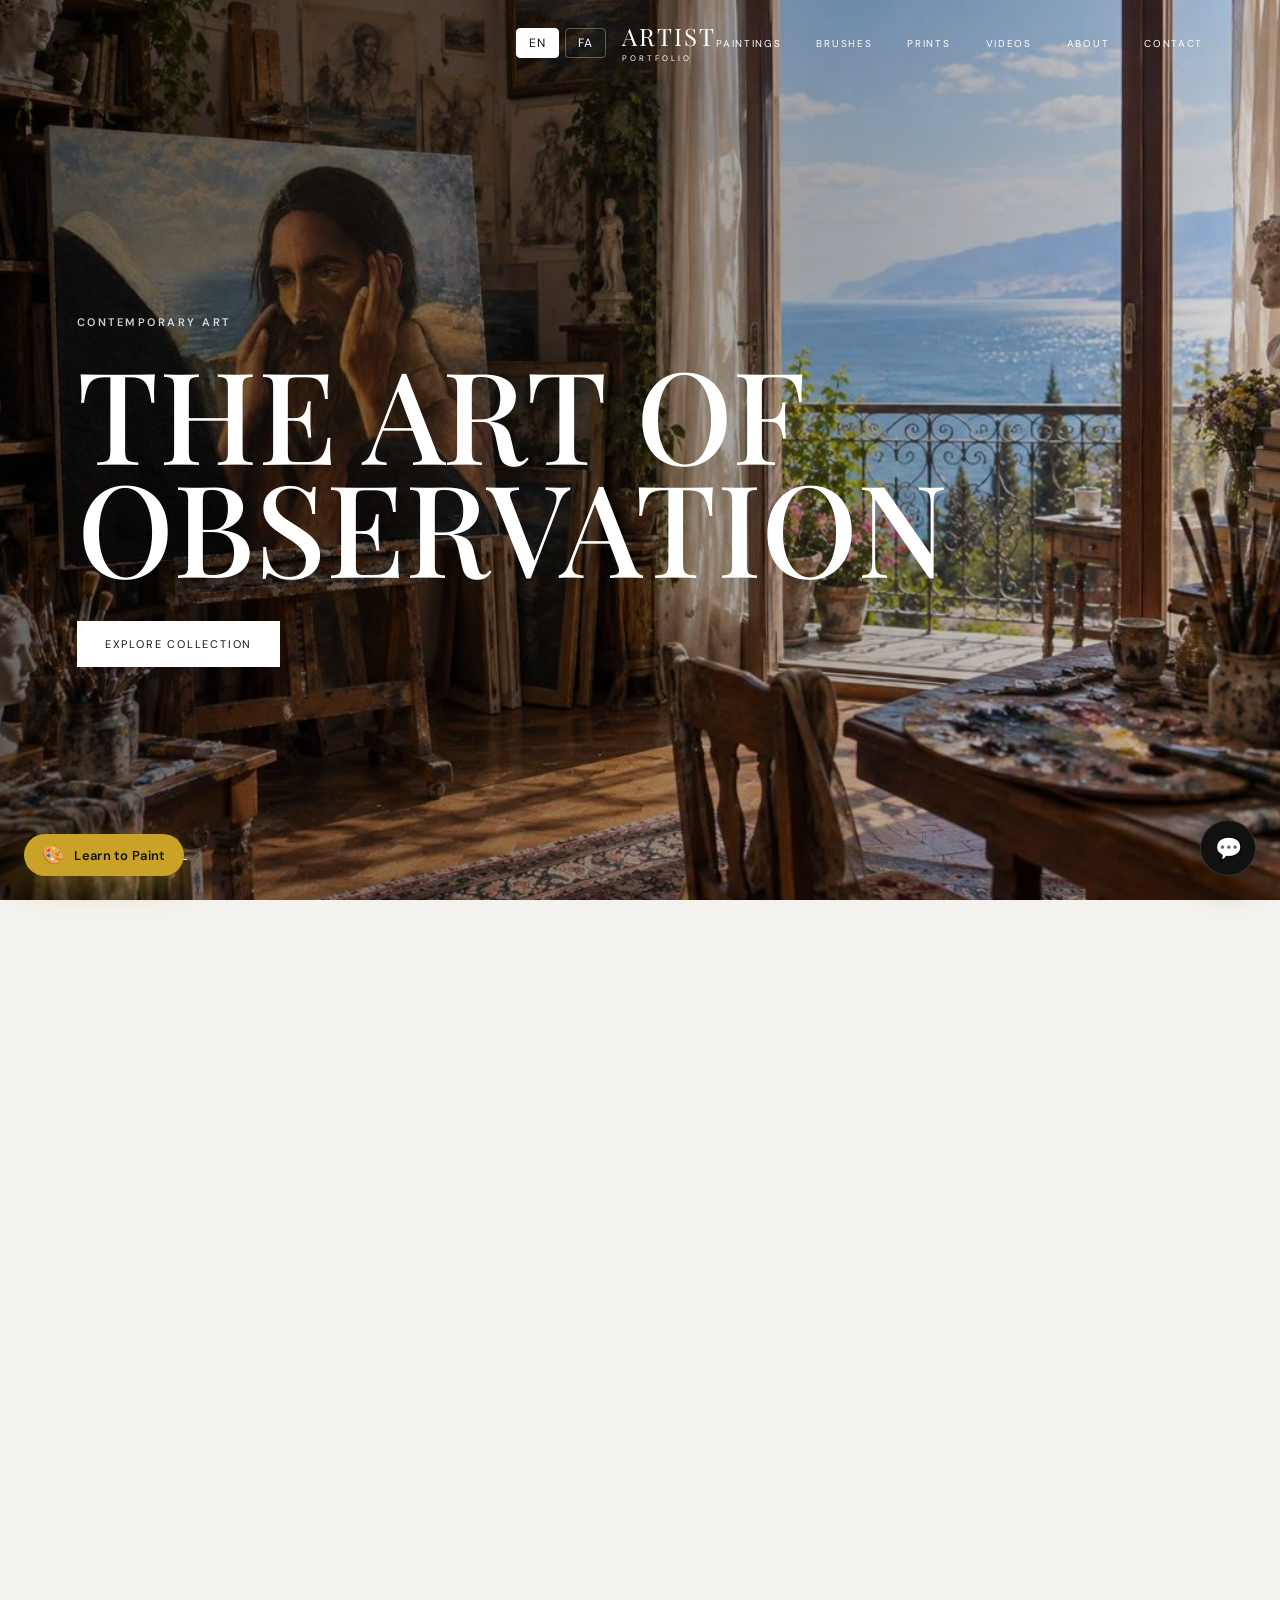
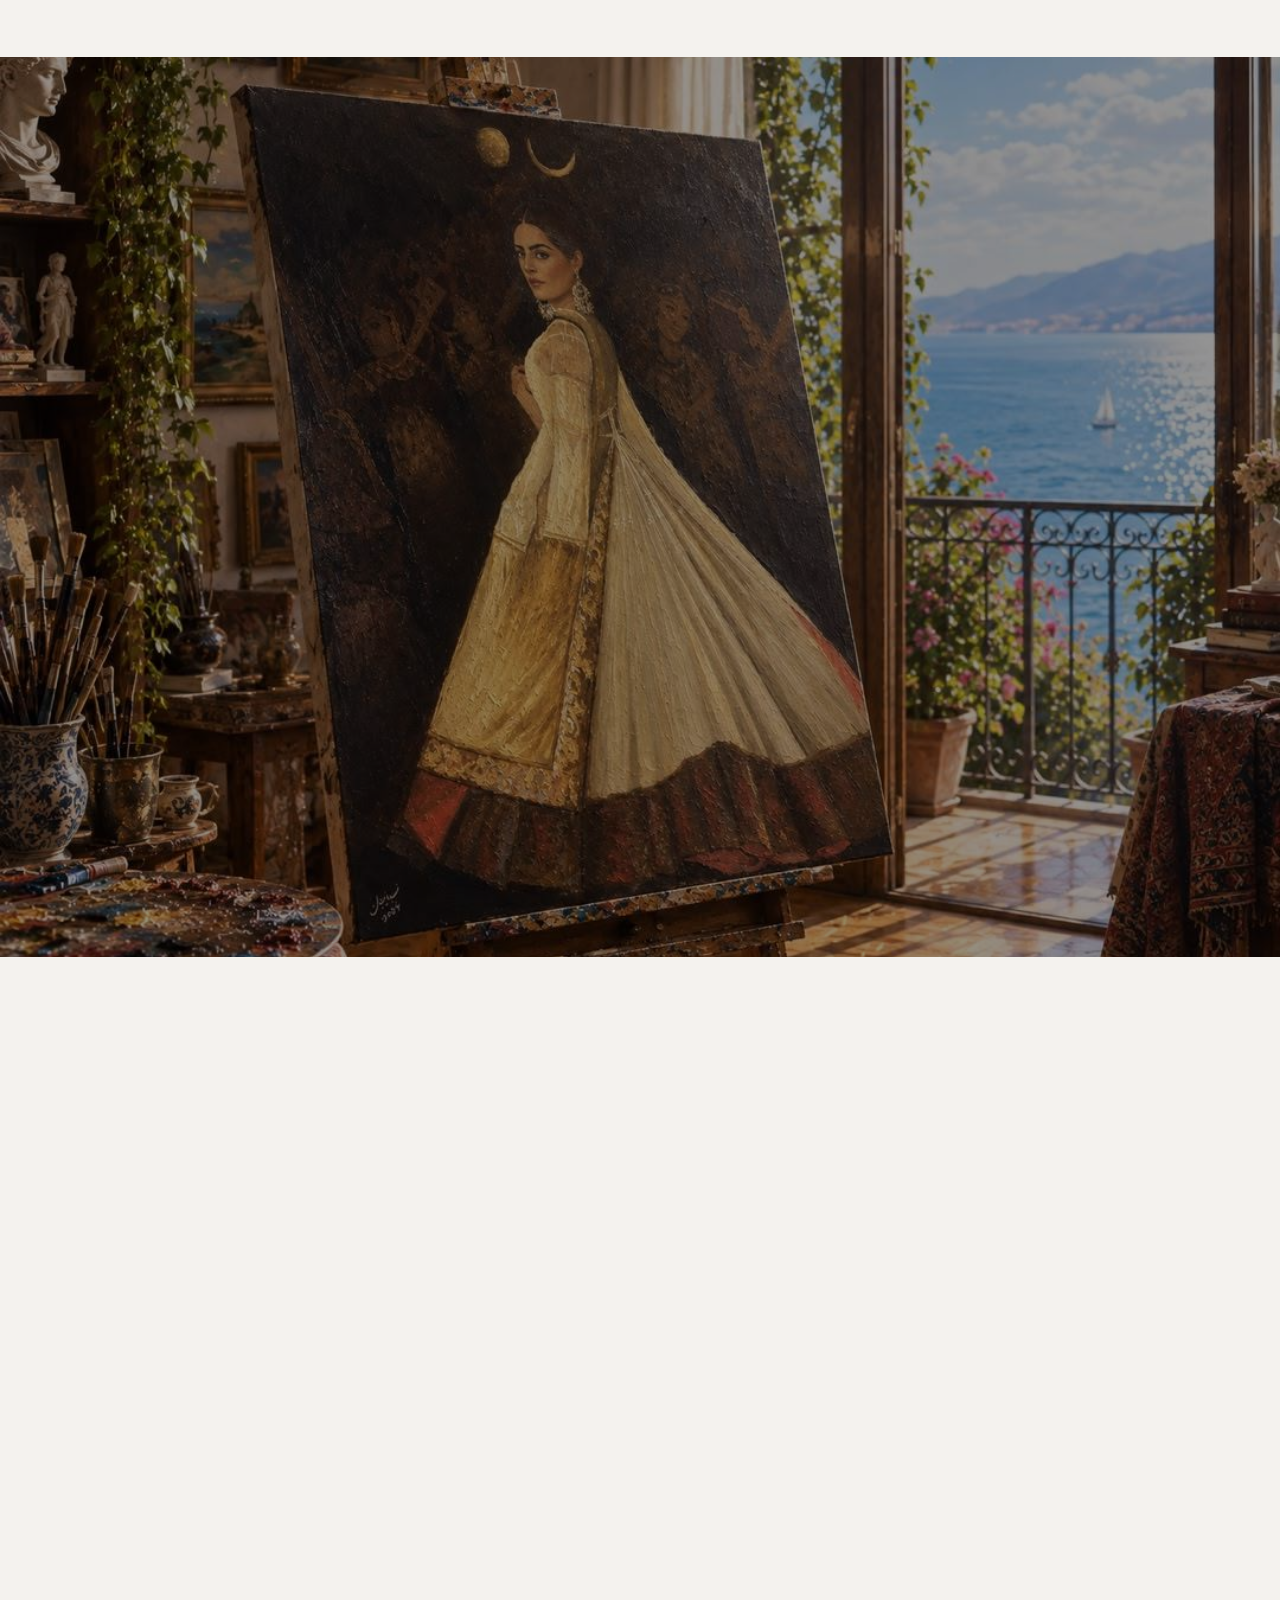
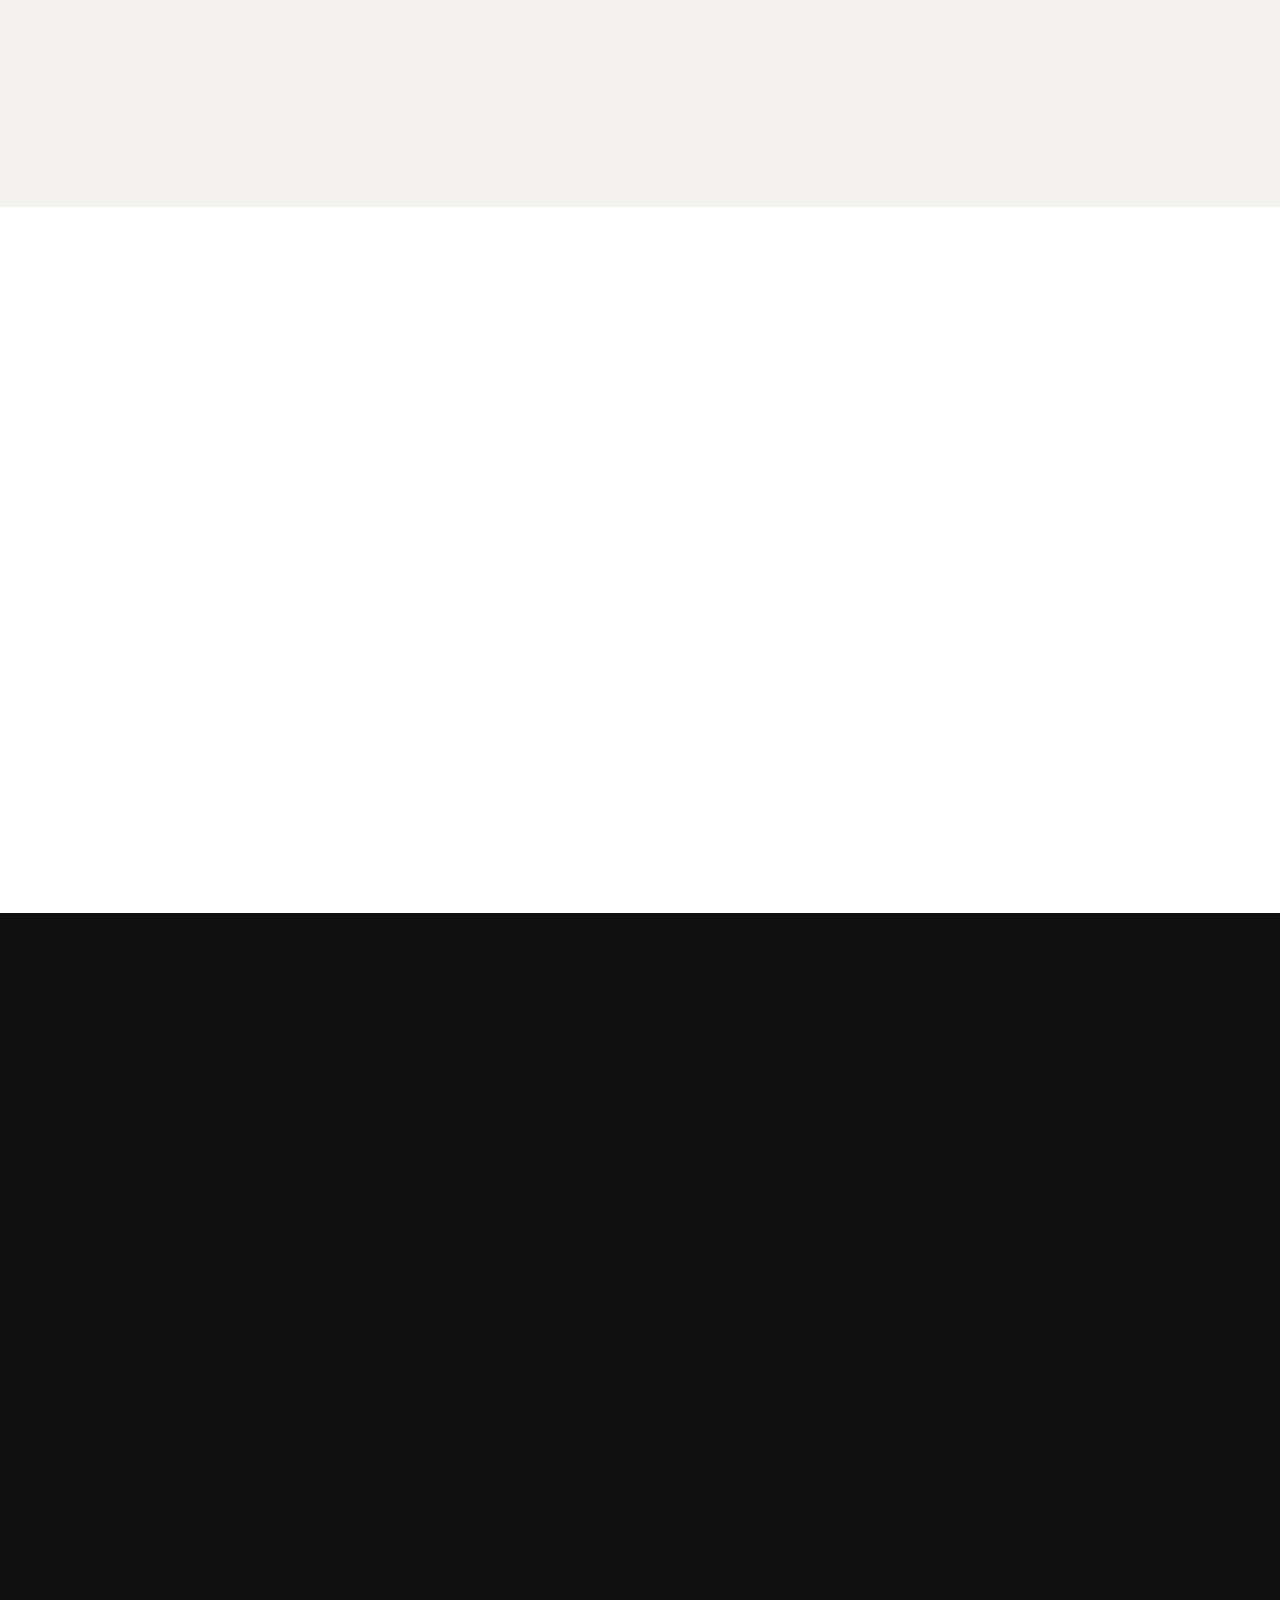
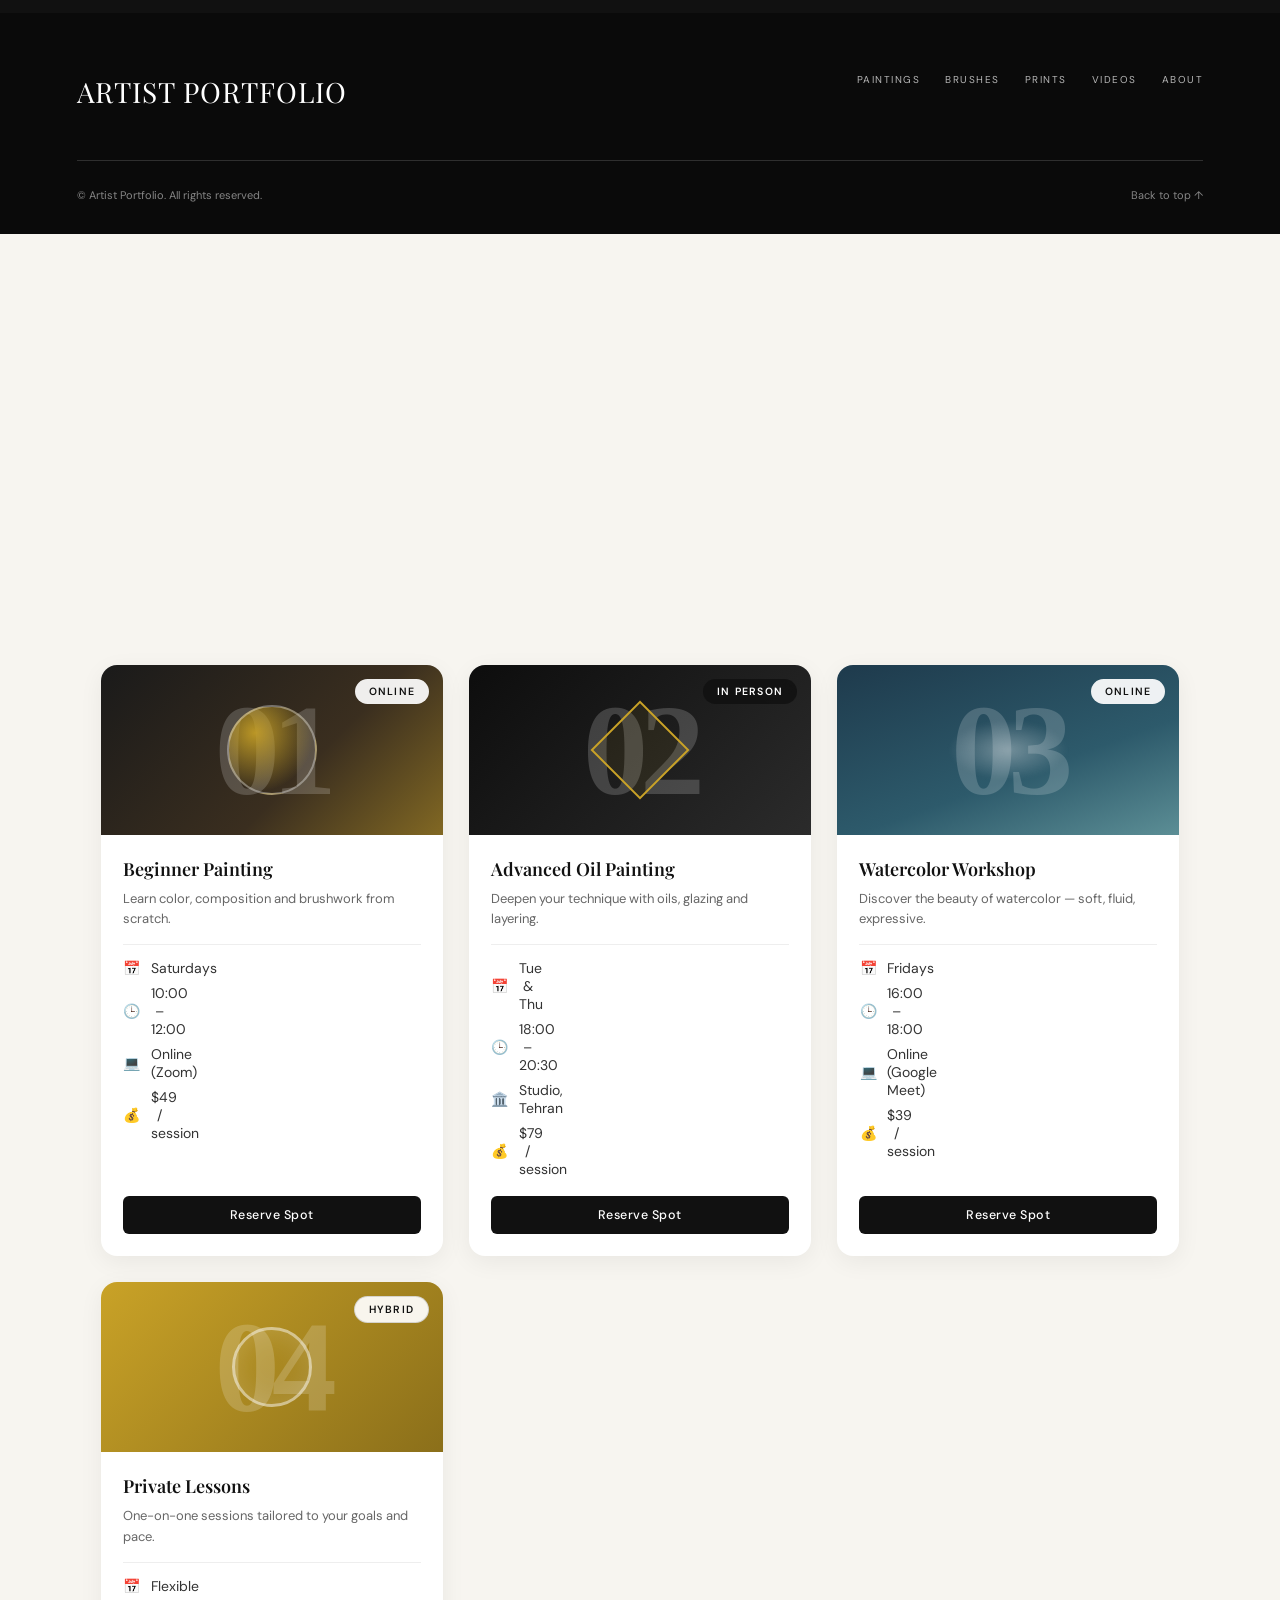
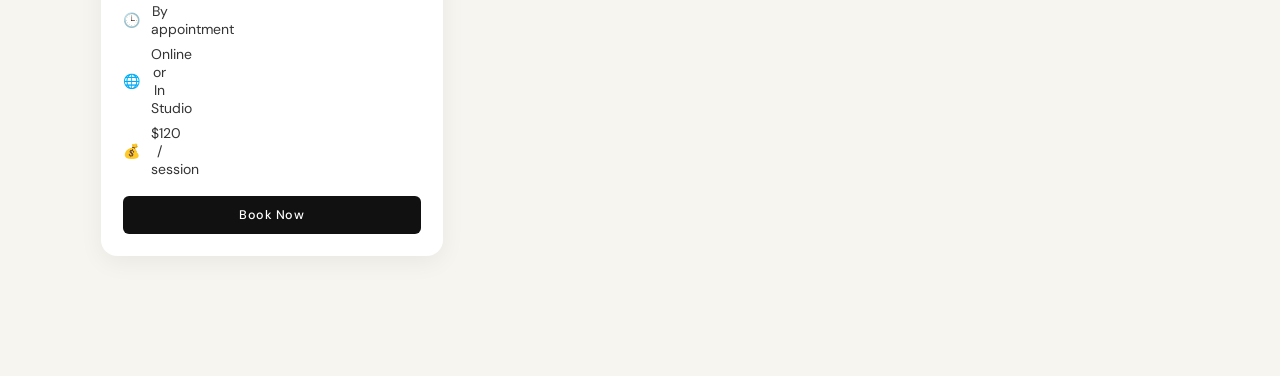
==== commit 03edfdc8: "Update index.html" ====
--- a/index.html
+++ b/index.html
@@ -26,7 +26,6 @@
     <div class="header-container">
 
 
-  <a 
       <div class="lang-switcher">
     <button class="lang-btn active" data-lang="en">EN</button>
     <button class="lang-btn" data-lang="fa">FA</button>
@@ -637,7 +636,6 @@
         </div>
       </div>
 
-    </div>
         </div>       <!-- بستن classes-grid -->
   </section>     <!-- بستن classes-section -->
 
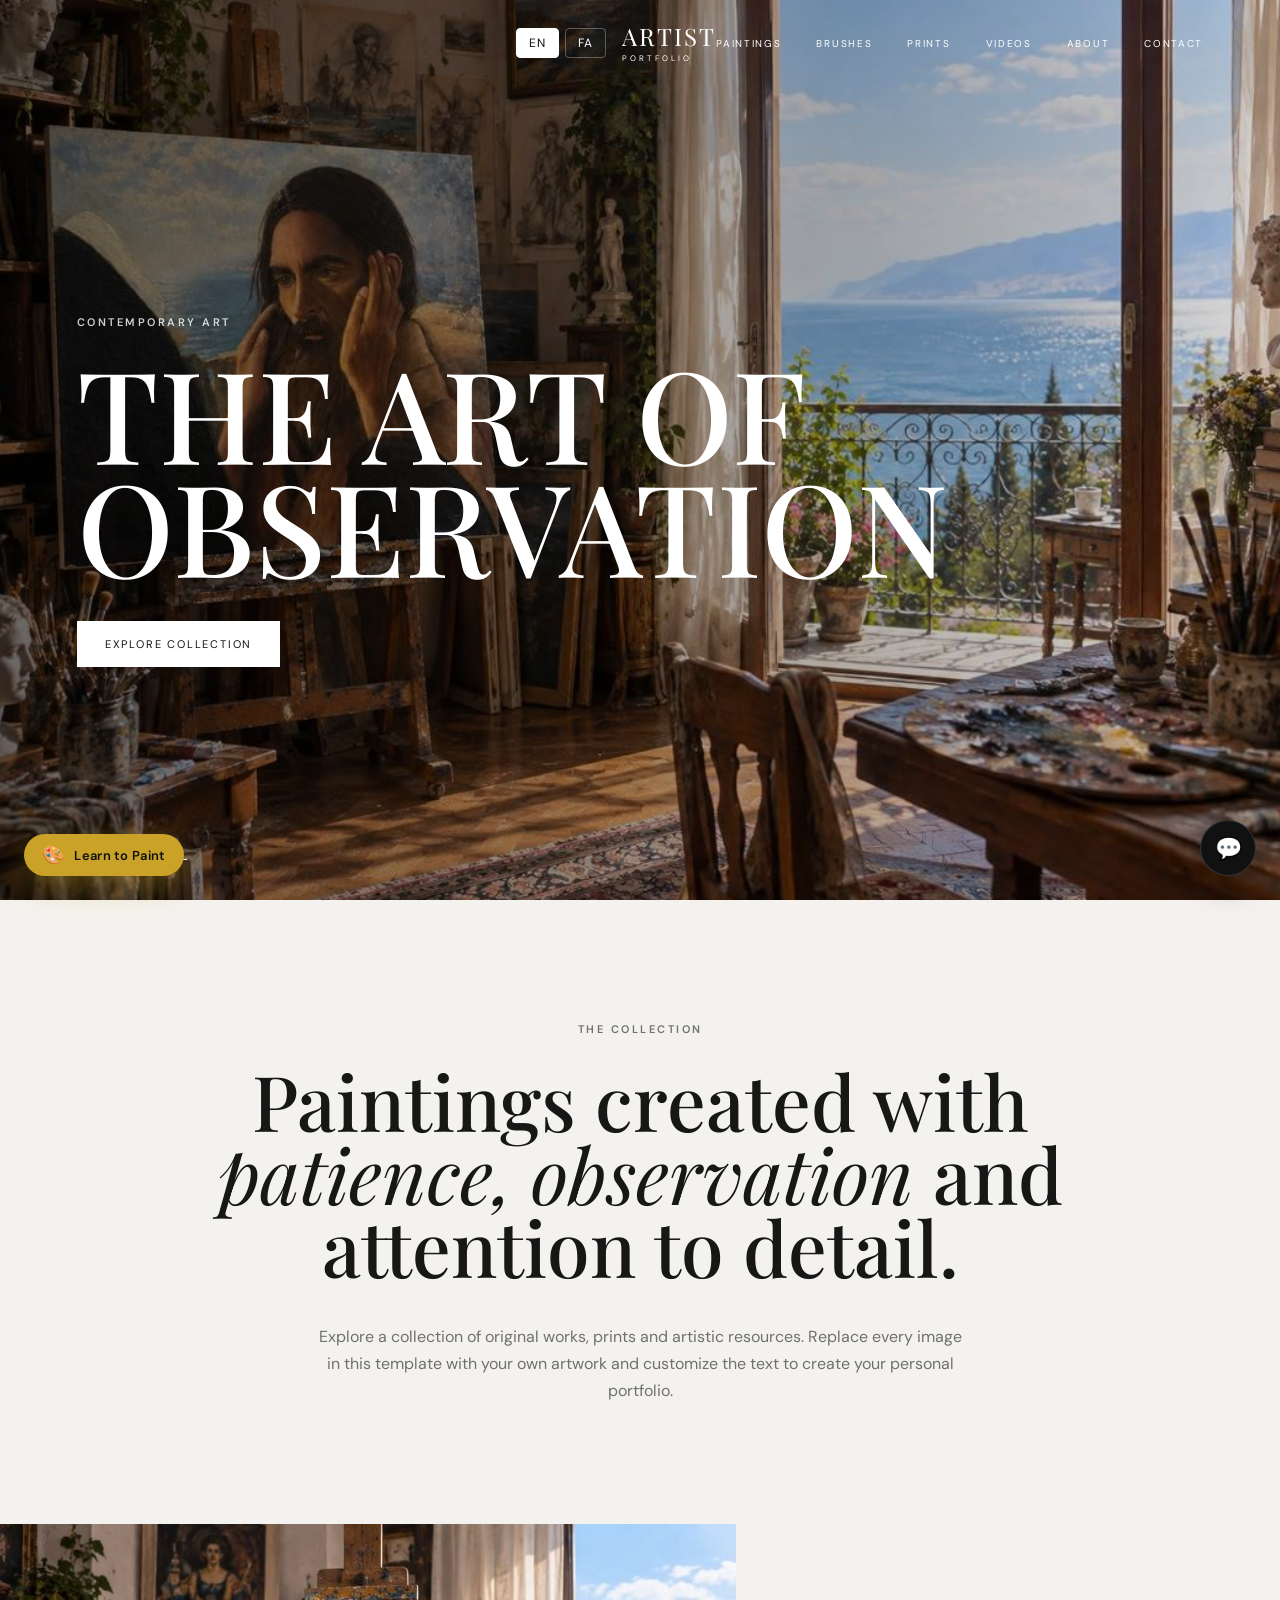
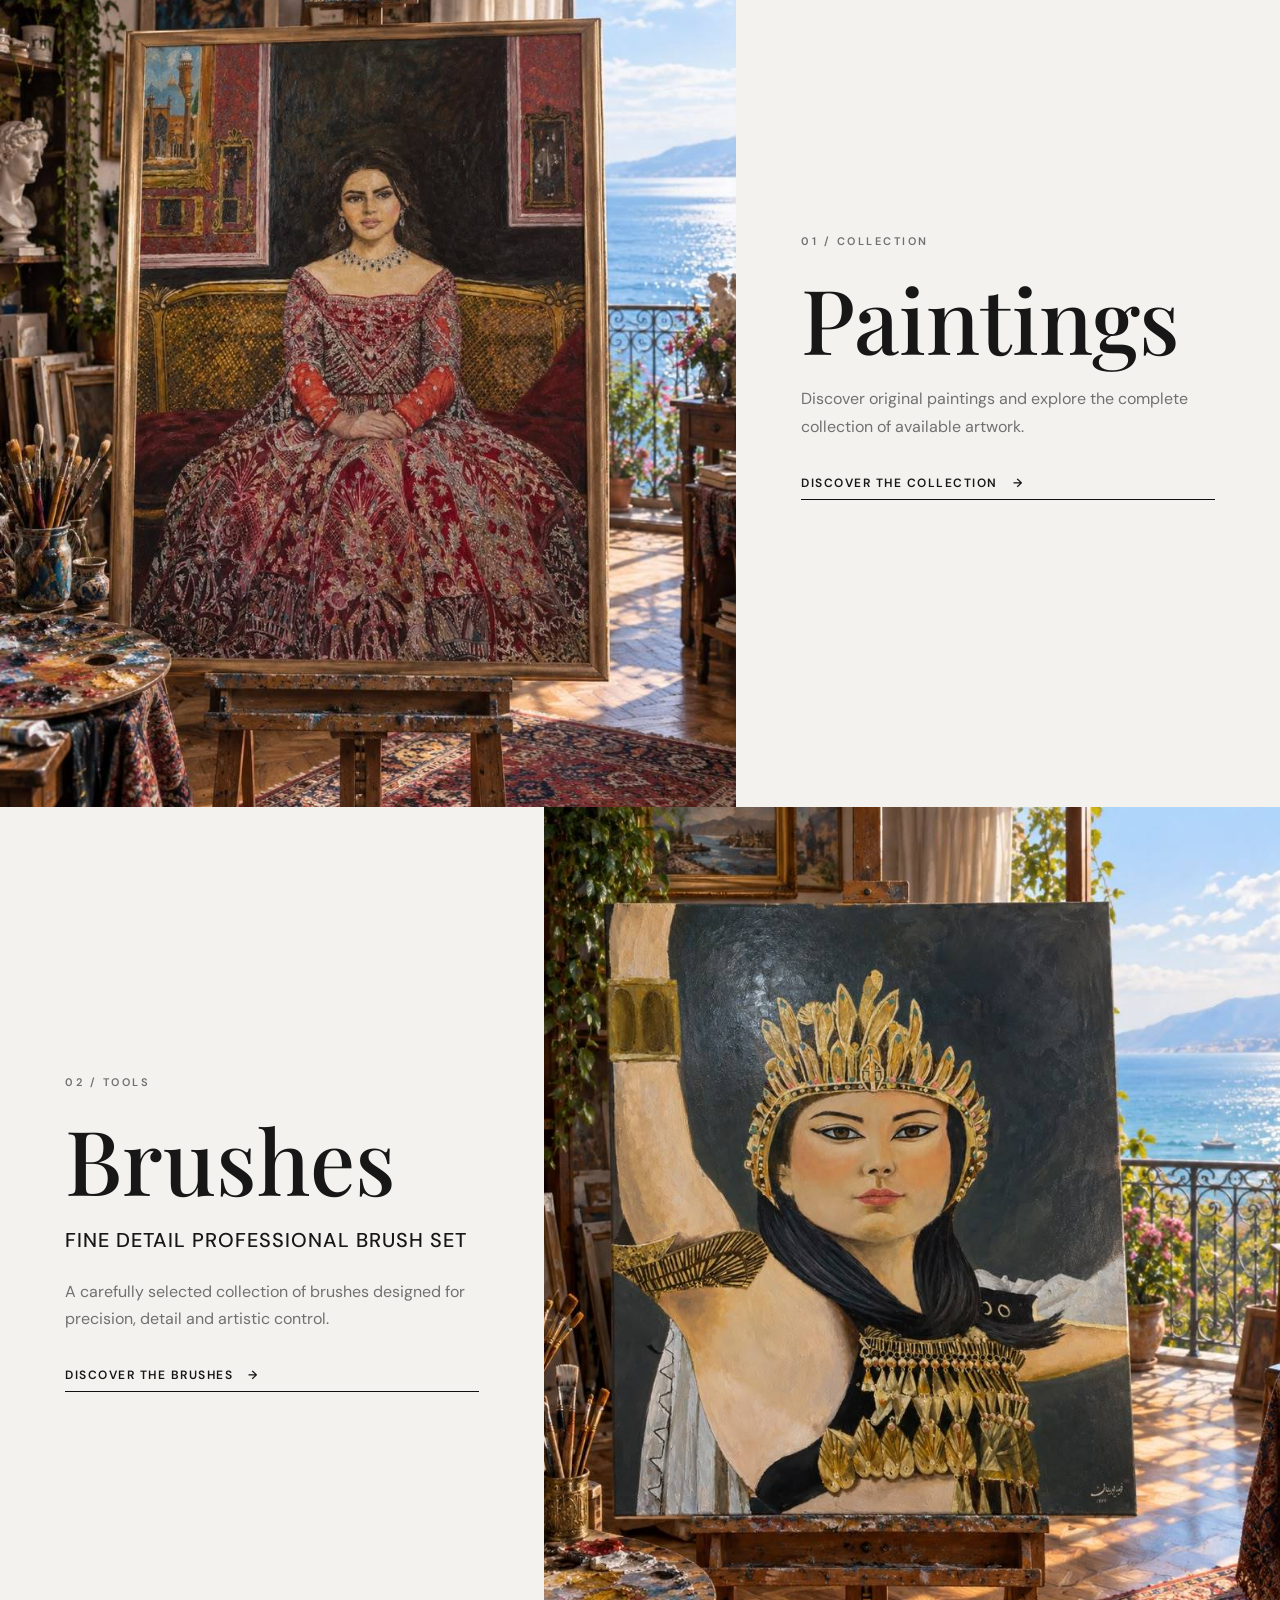
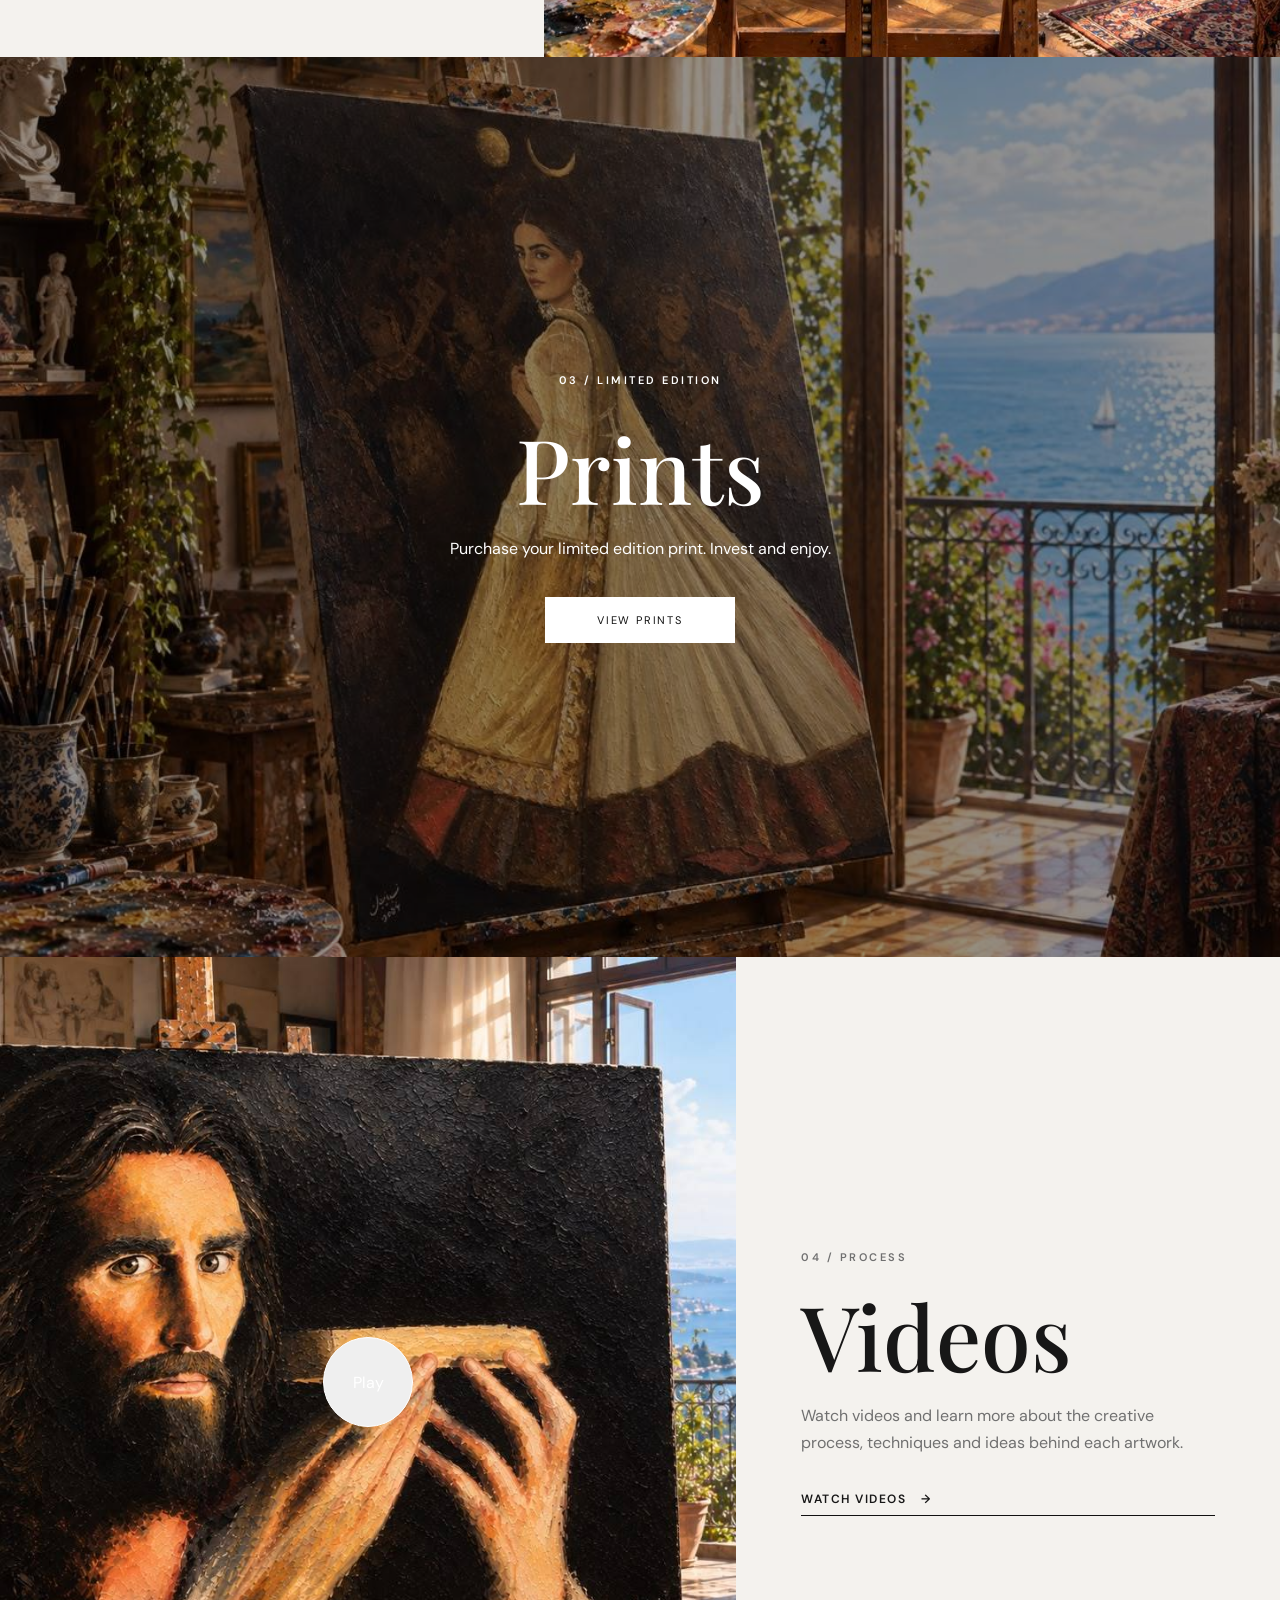
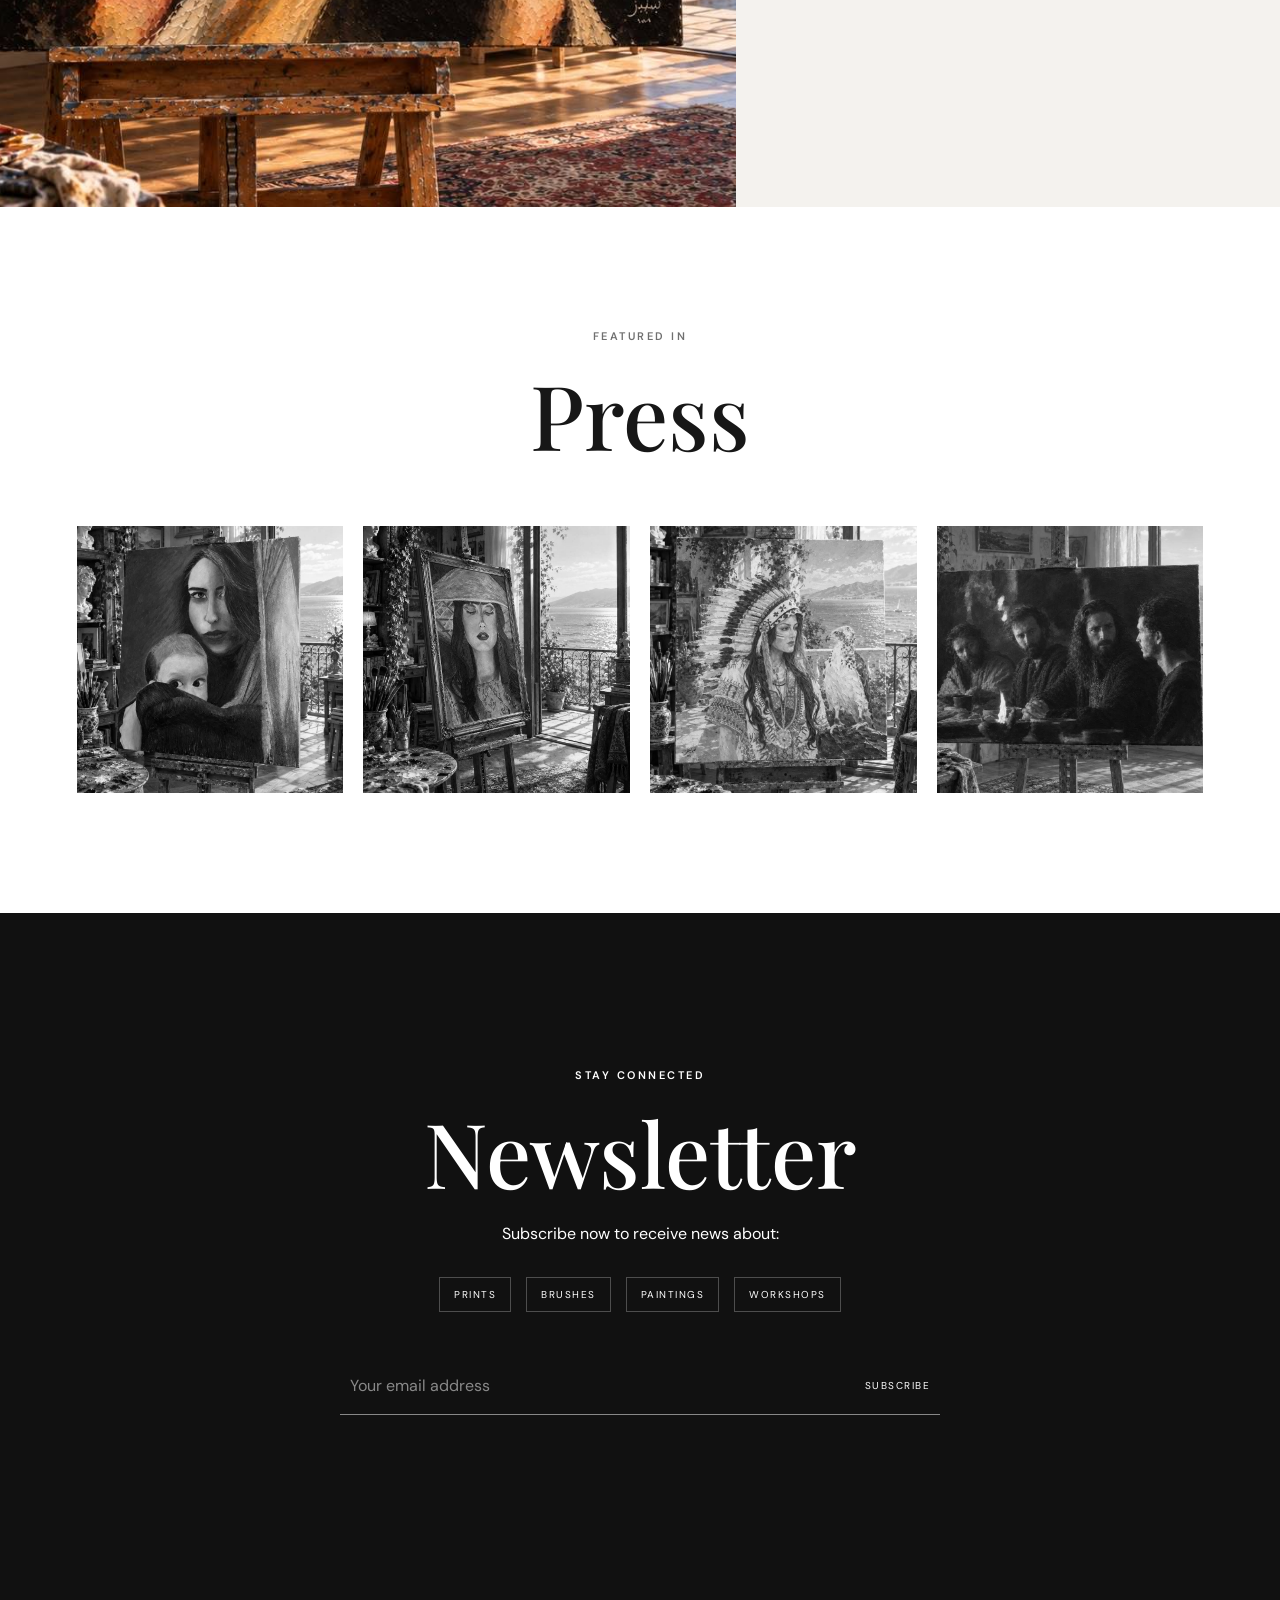
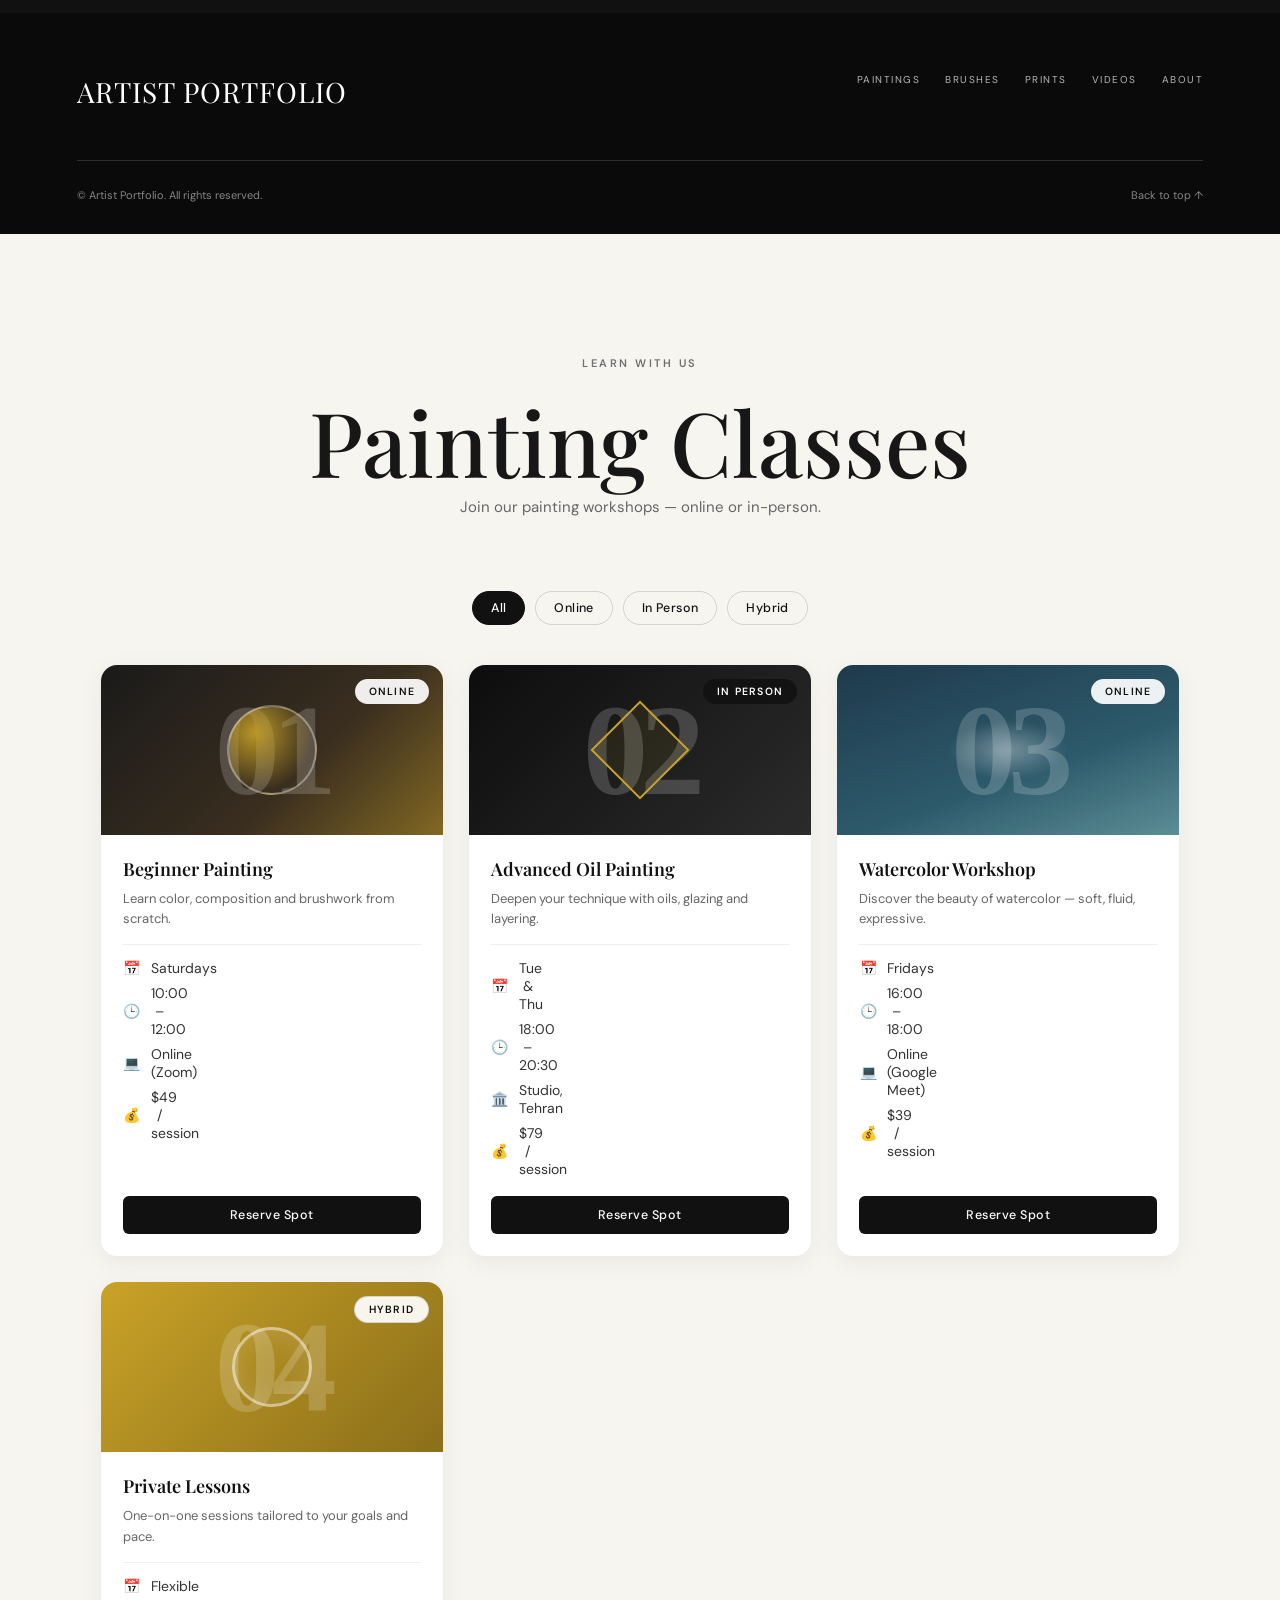
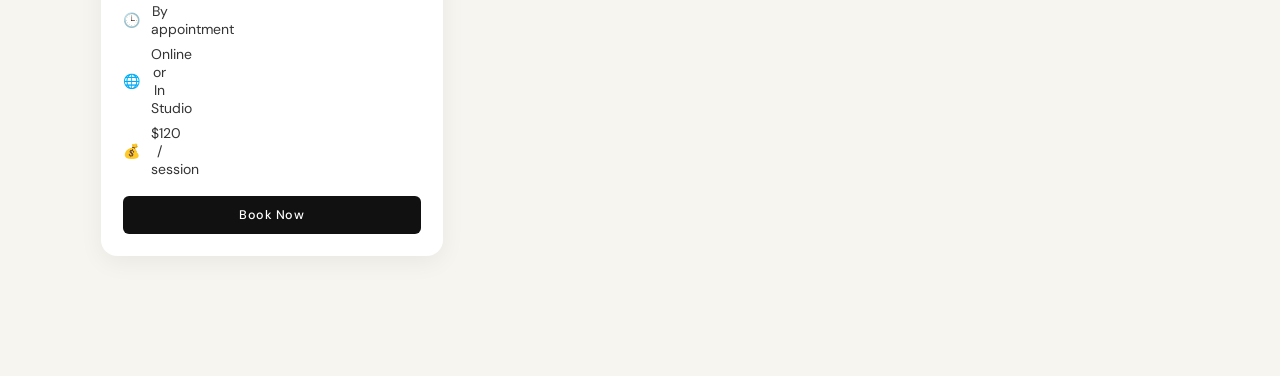
==== commit ffe4b0ef: "Update index.html" ====
--- a/index.html
+++ b/index.html
@@ -638,6 +638,57 @@
 
         </div>       <!-- بستن classes-grid -->
   </section>     <!-- بستن classes-section -->
+        </div>       <!-- بستن classes-grid -->
+  </section>     <!-- بستن classes-section -->
+
+  <!-- =========================
+       CHAT BOX SCRIPT
+  ========================== -->
+  <script>
+  document.addEventListener('DOMContentLoaded', function () {
+
+    const chatToggle   = document.getElementById('chatToggle');
+    const chatBox      = document.getElementById('chatBox');
+    const chatClose    = document.getElementById('chatClose');
+    const chatForm     = document.getElementById('chatForm');
+    const chatInput    = document.getElementById('chatInput');
+    const chatMessages = document.getElementById('chatMessages');
+
+    if (!chatToggle || !chatBox) return;
+
+    chatToggle.addEventListener('click', function () {
+      chatBox.classList.toggle('open');
+    });
+
+    chatClose.addEventListener('click', function () {
+      chatBox.classList.remove('open');
+    });
+
+    chatForm.addEventListener('submit', function (e) {
+      e.preventDefault();
+
+      const text = chatInput.value.trim();
+      if (!text) return;
+
+      const userMsg = document.createElement('div');
+      userMsg.className = 'chat-message user';
+      userMsg.textContent = text;
+      chatMessages.appendChild(userMsg);
+
+      chatInput.value = '';
+      chatMessages.scrollTop = chatMessages.scrollHeight;
+
+      setTimeout(function () {
+        const botMsg = document.createElement('div');
+        botMsg.className = 'chat-message bot';
+        botMsg.textContent = 'Thanks for your message! We will get back to you soon.';
+        chatMessages.appendChild(botMsg);
+        chatMessages.scrollTop = chatMessages.scrollHeight;
+      }, 600);
+    });
+
+  });
+  </script>
 
 </body>
 </html>
--- a/style.css
+++ b/style.css
@@ -862,19 +862,8 @@
 ===================================== */
 
 .reveal {
-opacity: 0;
-
-transform: translateY(40px);
-
-transition:
-opacity 0.8s ease,
-transform 0.8s ease;
-}
-
-.reveal.active {
-opacity: 1;
-
-transform: translateY(0);
+  opacity: 1;
+  transform: none;
 }
 
 /* =====================================
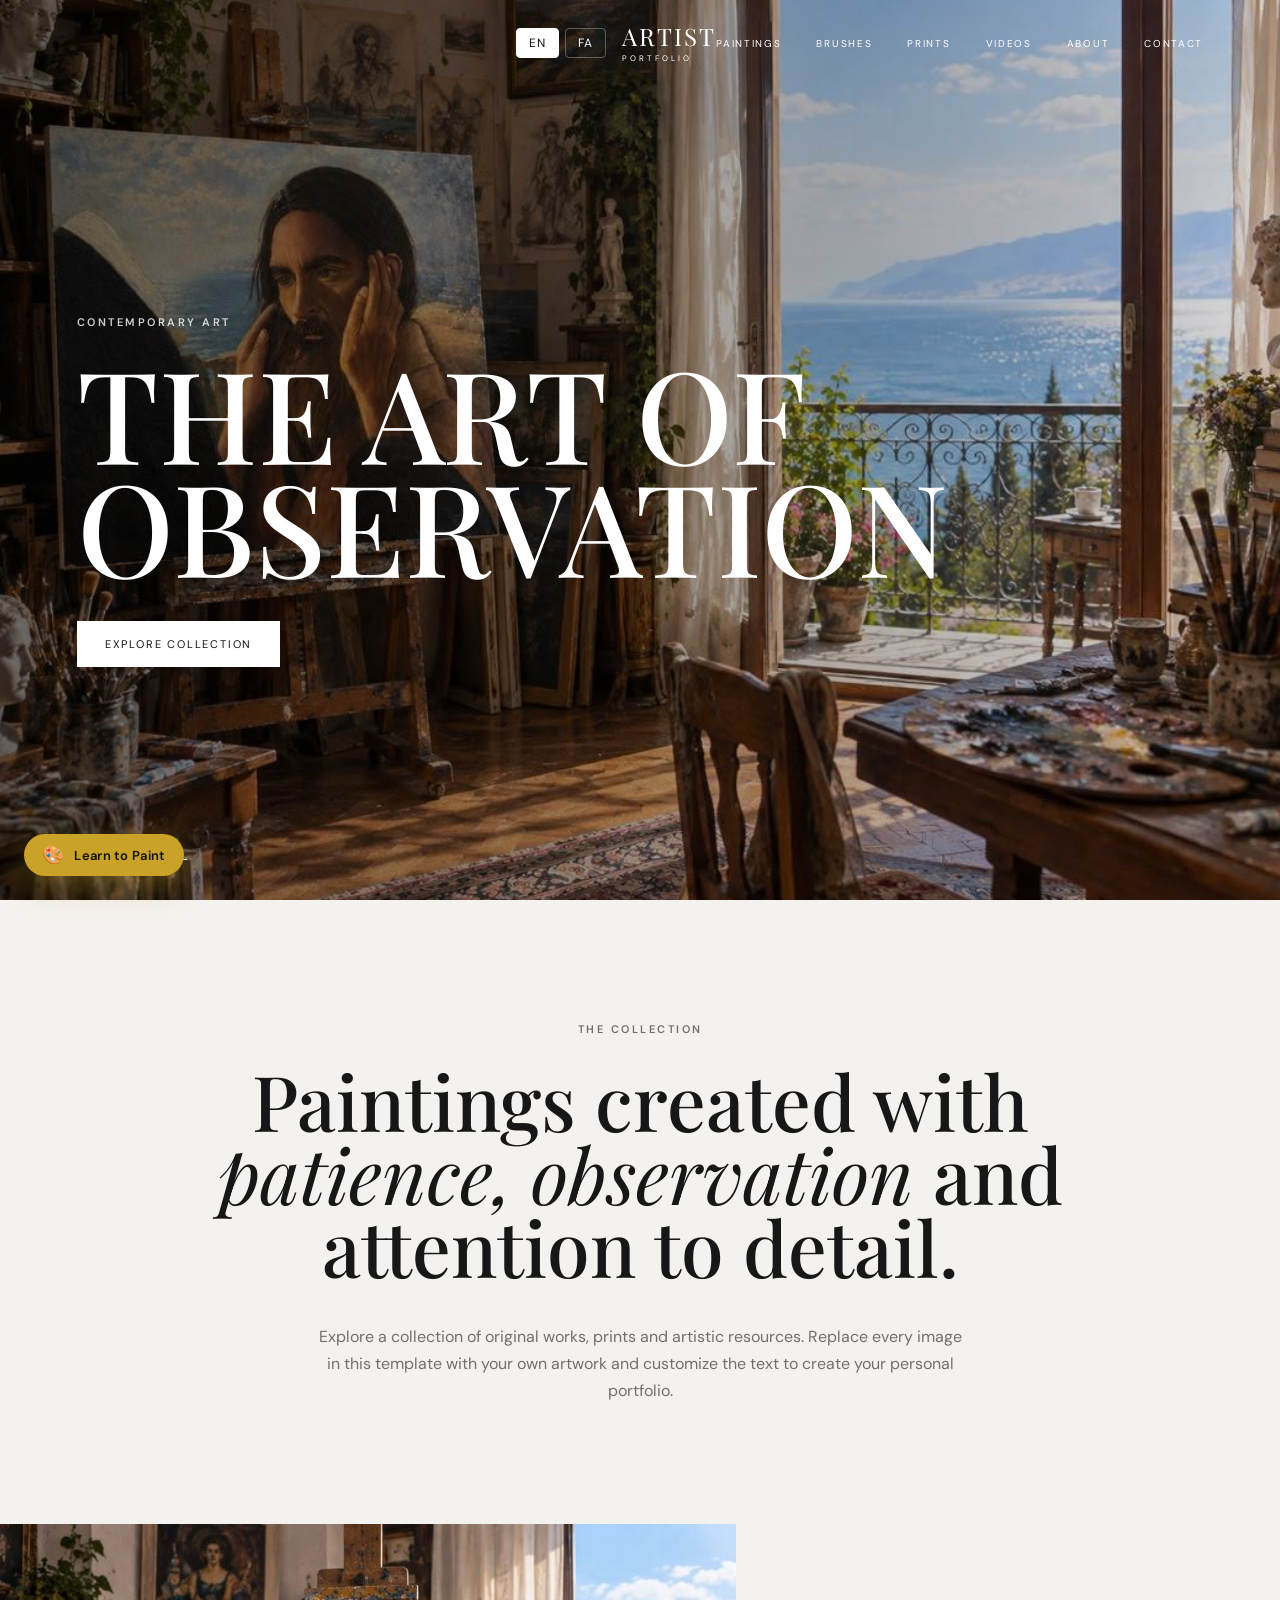
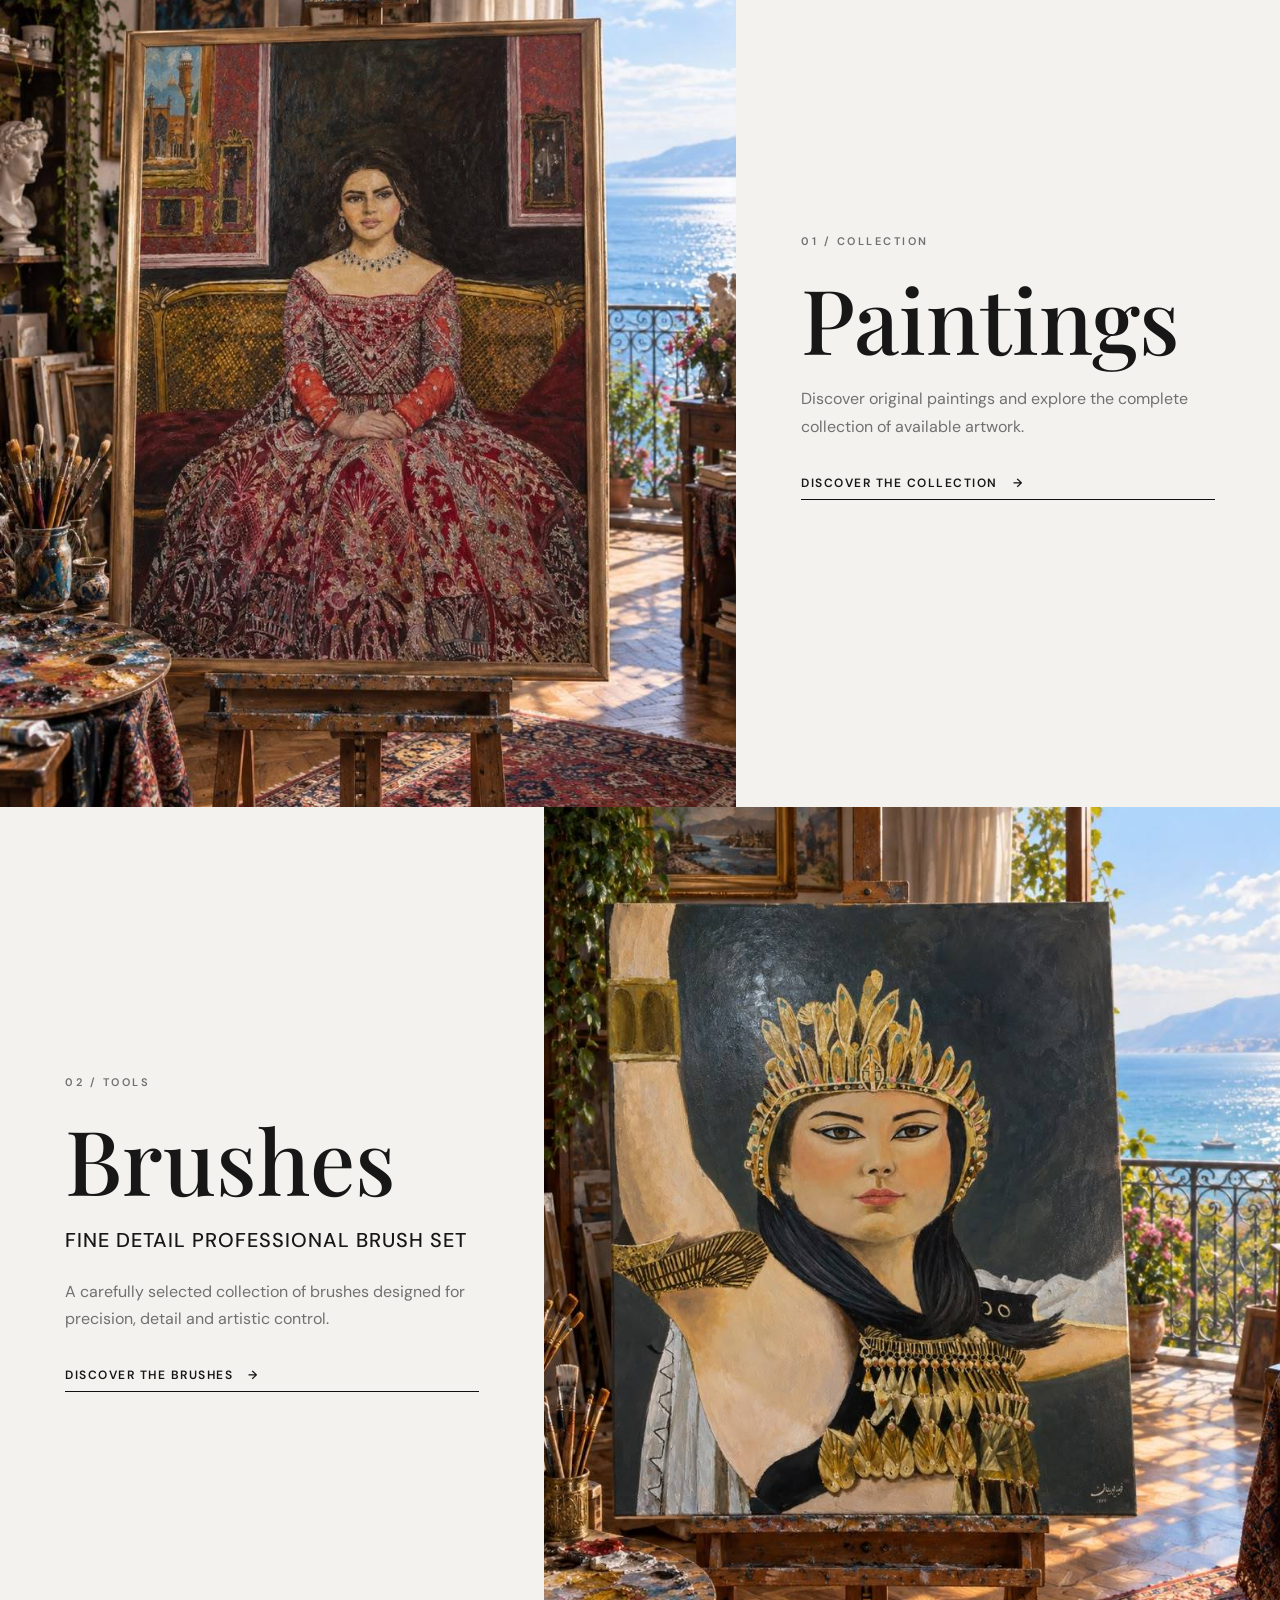
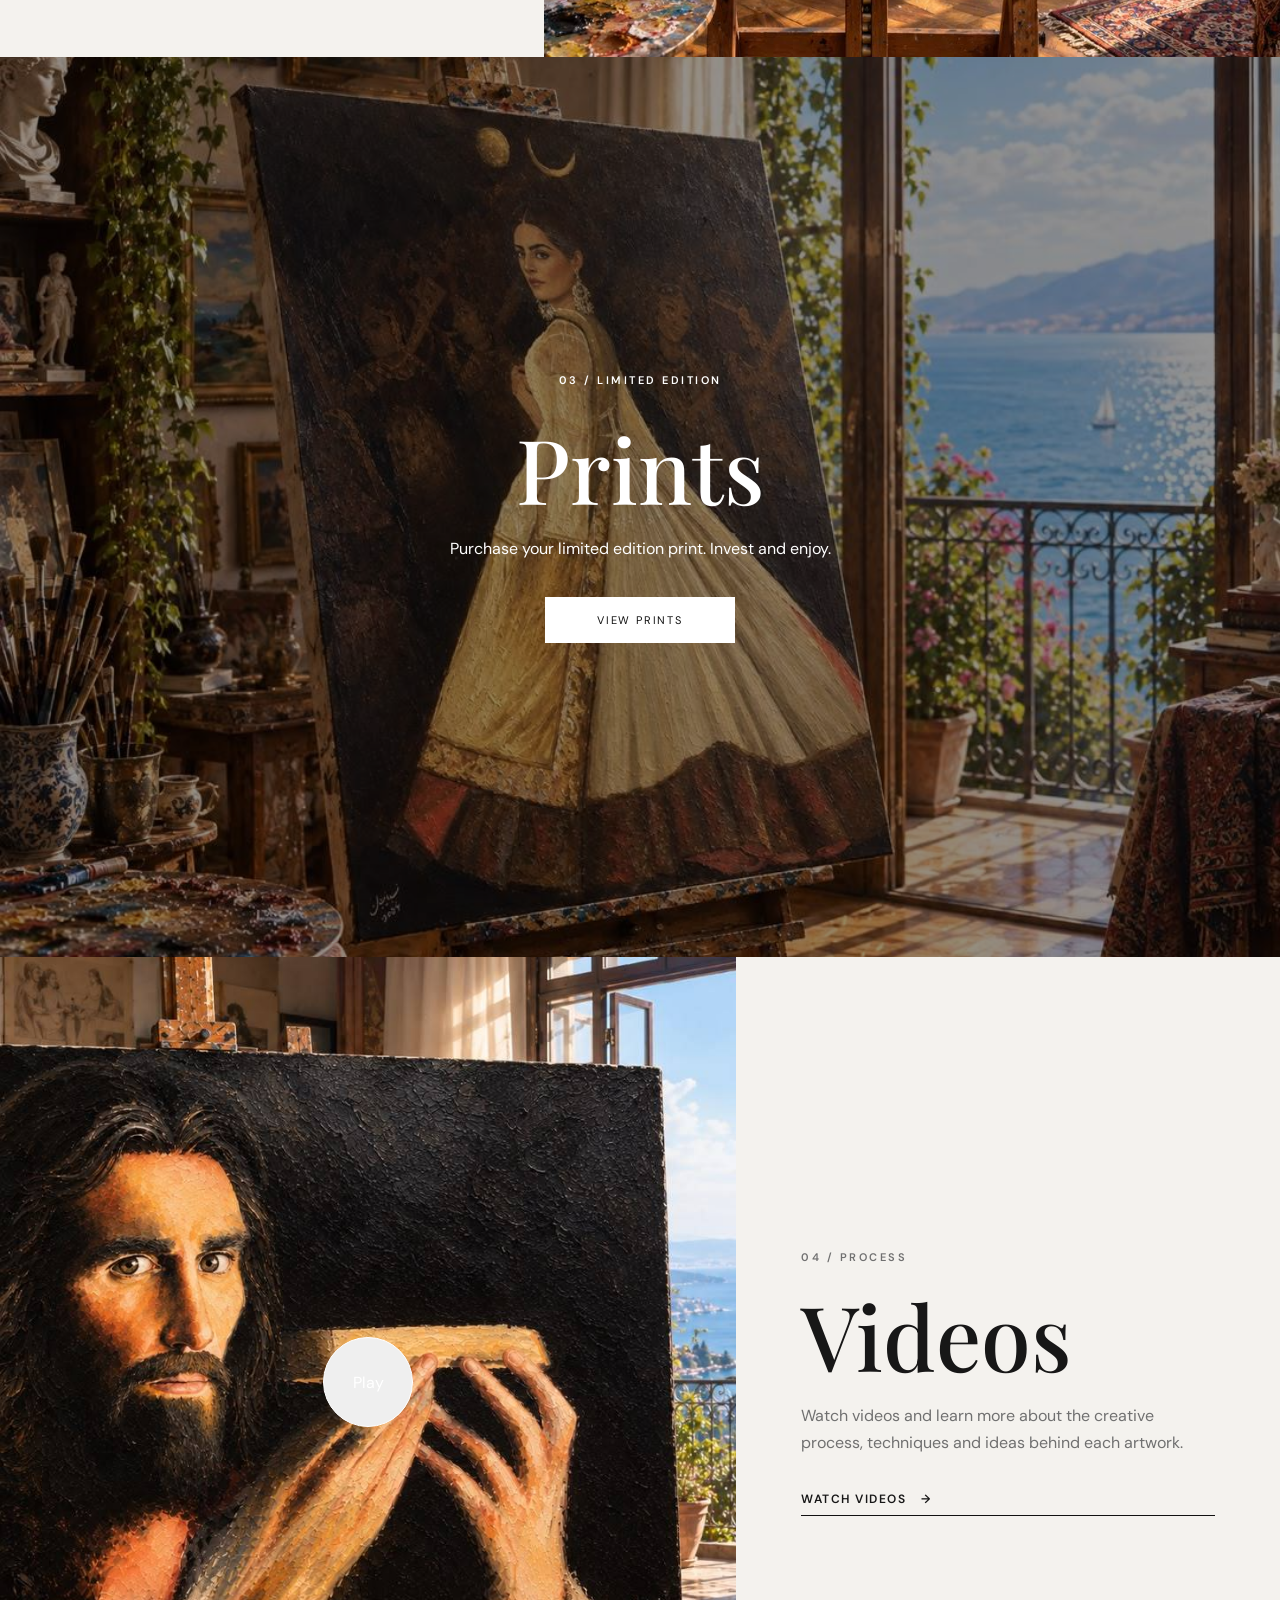
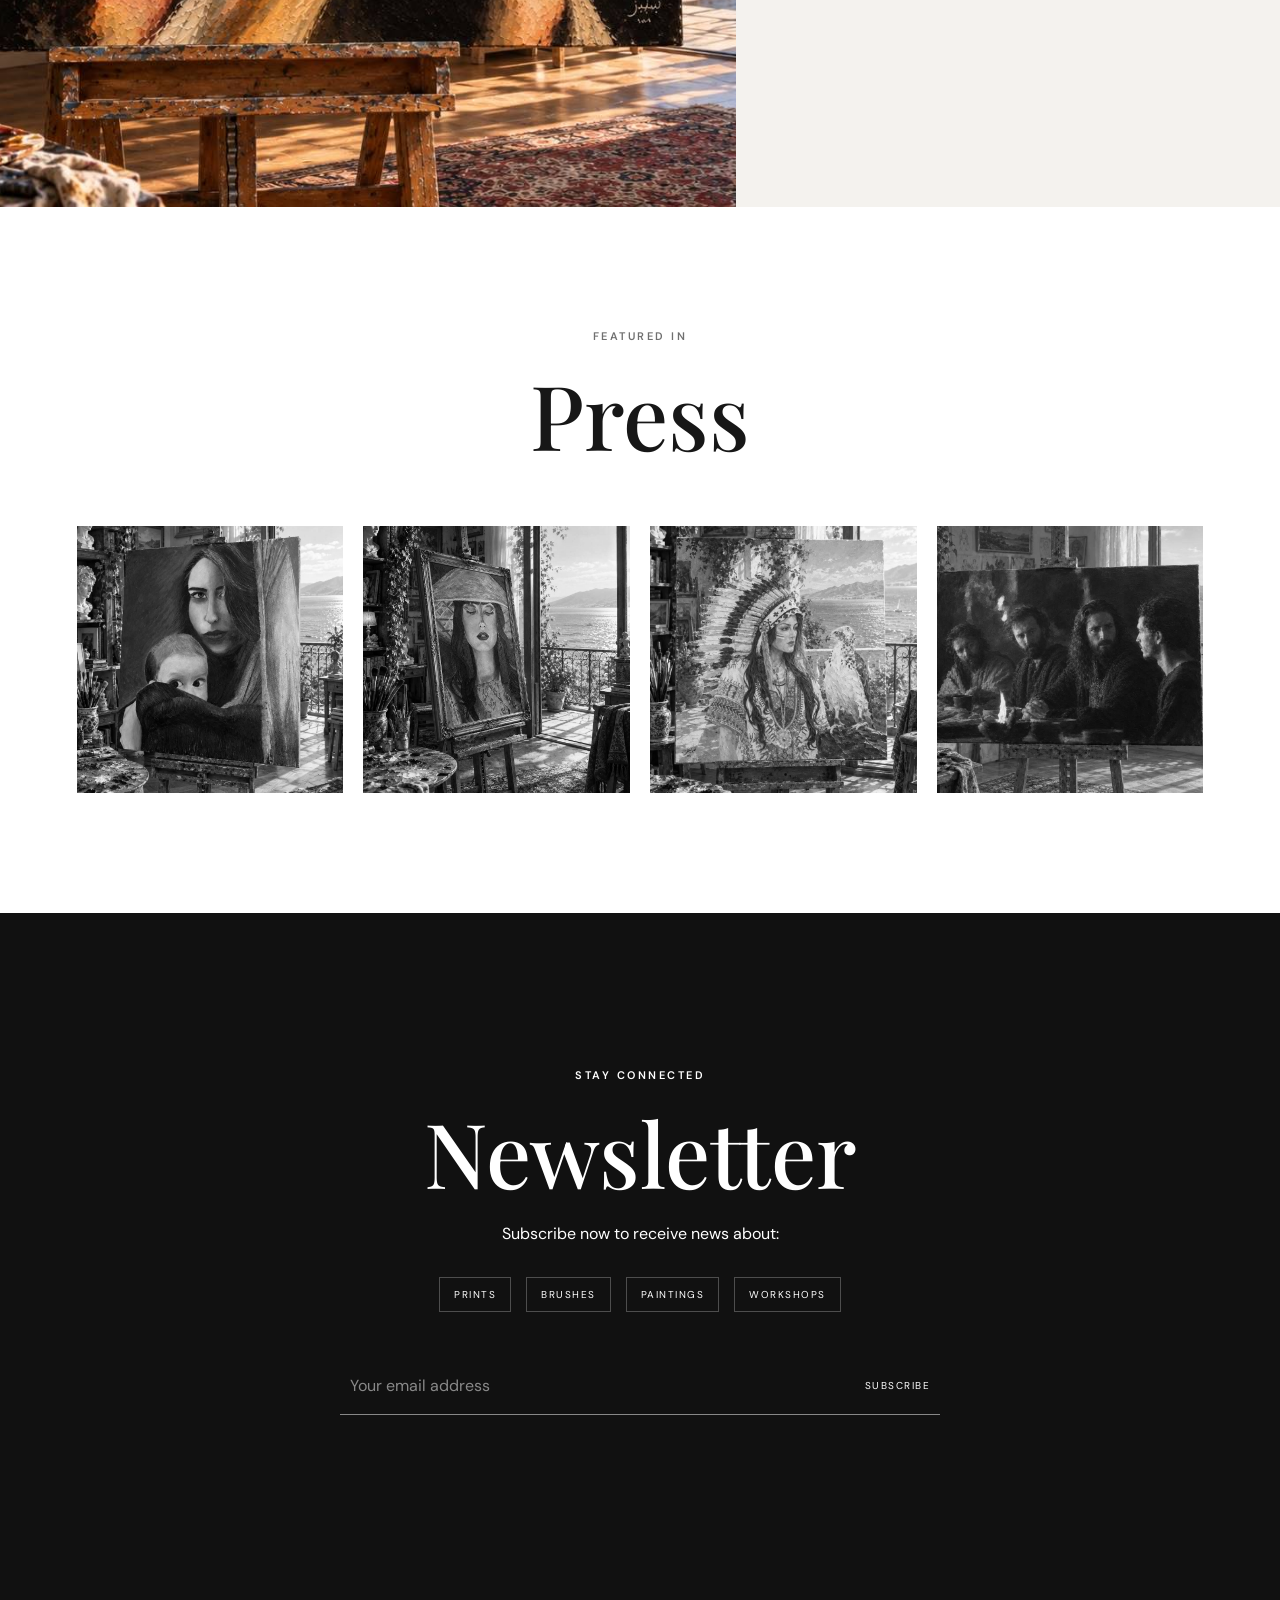
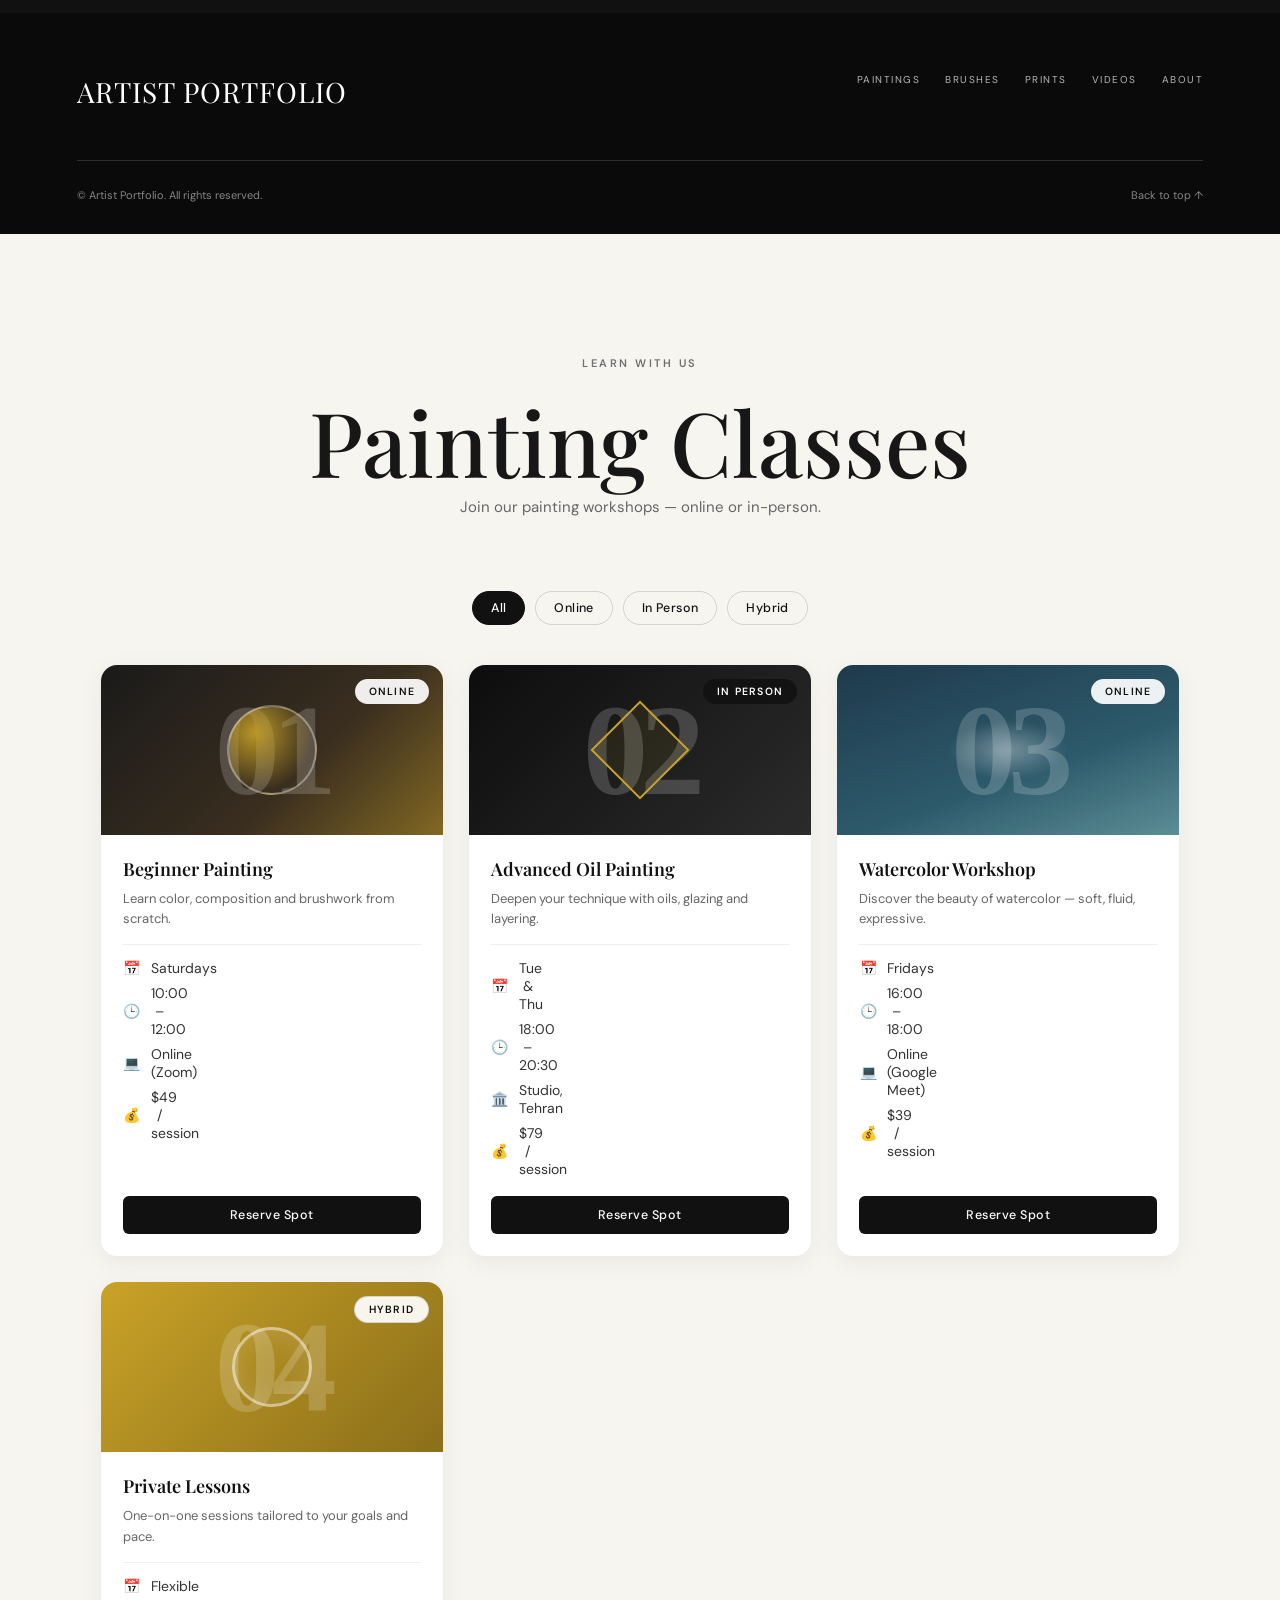
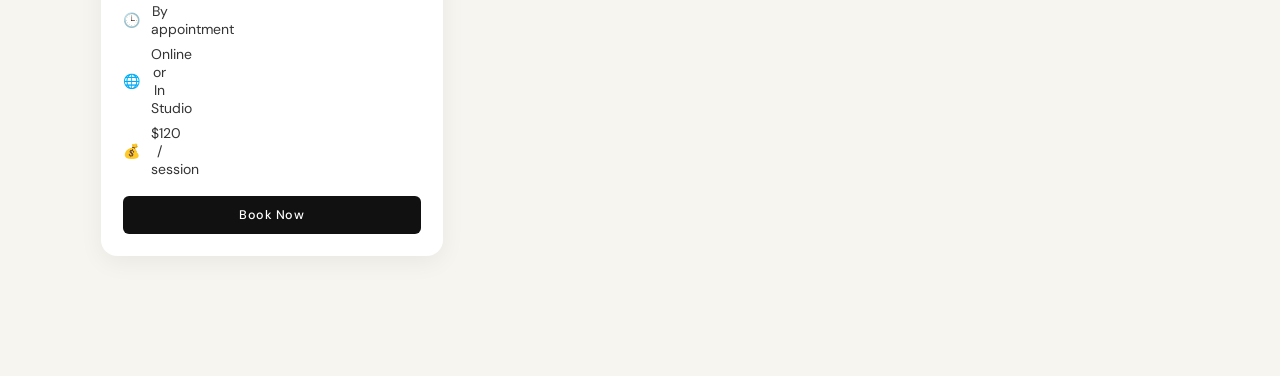
==== commit 761279a2: "Update index.html" ====
--- a/index.html
+++ b/index.html
@@ -489,41 +489,6 @@
 
   </footer>
   
-  <!-- =========================
-       CHAT BOX
-  ========================== -->
-  <button class="chat-toggle" id="chatToggle" aria-label="Open chat">
-    💬
-  </button>
-
-  <div class="chat-box" id="chatBox">
-    <div class="chat-header">
-      <div>
-        <strong data-lang-key="chat_title">Artist Support</strong>
-        <span class="chat-status" data-lang-key="chat_status">● Online</span>
-      </div>
-      <button class="chat-close" id="chatClose" aria-label="Close chat">×</button>
-    </div>
-
-    <div class="chat-messages" id="chatMessages">
-      <div class="chat-message bot" data-lang-key="chat_welcome">
-        Hi! 👋 Welcome to Artist Portfolio. How can I help you today?
-      </div>
-    </div>
-
-    <form class="chat-form" id="chatForm">
-      <input
-        type="text"
-        id="chatInput"
-        data-lang-key="chat_placeholder"
-        placeholder="Type your message..."
-        autocomplete="off"
-        required
-      />
-      <button type="submit" aria-label="Send">➤</button>
-    </form>
-  </div>
-
     <!-- =========================
        FLOATING CTA
   ========================== -->
@@ -641,54 +606,5 @@
         </div>       <!-- بستن classes-grid -->
   </section>     <!-- بستن classes-section -->
 
-  <!-- =========================
-       CHAT BOX SCRIPT
-  ========================== -->
-  <script>
-  document.addEventListener('DOMContentLoaded', function () {
-
-    const chatToggle   = document.getElementById('chatToggle');
-    const chatBox      = document.getElementById('chatBox');
-    const chatClose    = document.getElementById('chatClose');
-    const chatForm     = document.getElementById('chatForm');
-    const chatInput    = document.getElementById('chatInput');
-    const chatMessages = document.getElementById('chatMessages');
-
-    if (!chatToggle || !chatBox) return;
-
-    chatToggle.addEventListener('click', function () {
-      chatBox.classList.toggle('open');
-    });
-
-    chatClose.addEventListener('click', function () {
-      chatBox.classList.remove('open');
-    });
-
-    chatForm.addEventListener('submit', function (e) {
-      e.preventDefault();
-
-      const text = chatInput.value.trim();
-      if (!text) return;
-
-      const userMsg = document.createElement('div');
-      userMsg.className = 'chat-message user';
-      userMsg.textContent = text;
-      chatMessages.appendChild(userMsg);
-
-      chatInput.value = '';
-      chatMessages.scrollTop = chatMessages.scrollHeight;
-
-      setTimeout(function () {
-        const botMsg = document.createElement('div');
-        botMsg.className = 'chat-message bot';
-        botMsg.textContent = 'Thanks for your message! We will get back to you soon.';
-        chatMessages.appendChild(botMsg);
-        chatMessages.scrollTop = chatMessages.scrollHeight;
-      }, 600);
-    });
-
-  });
-  </script>
-
 </body>
 </html>
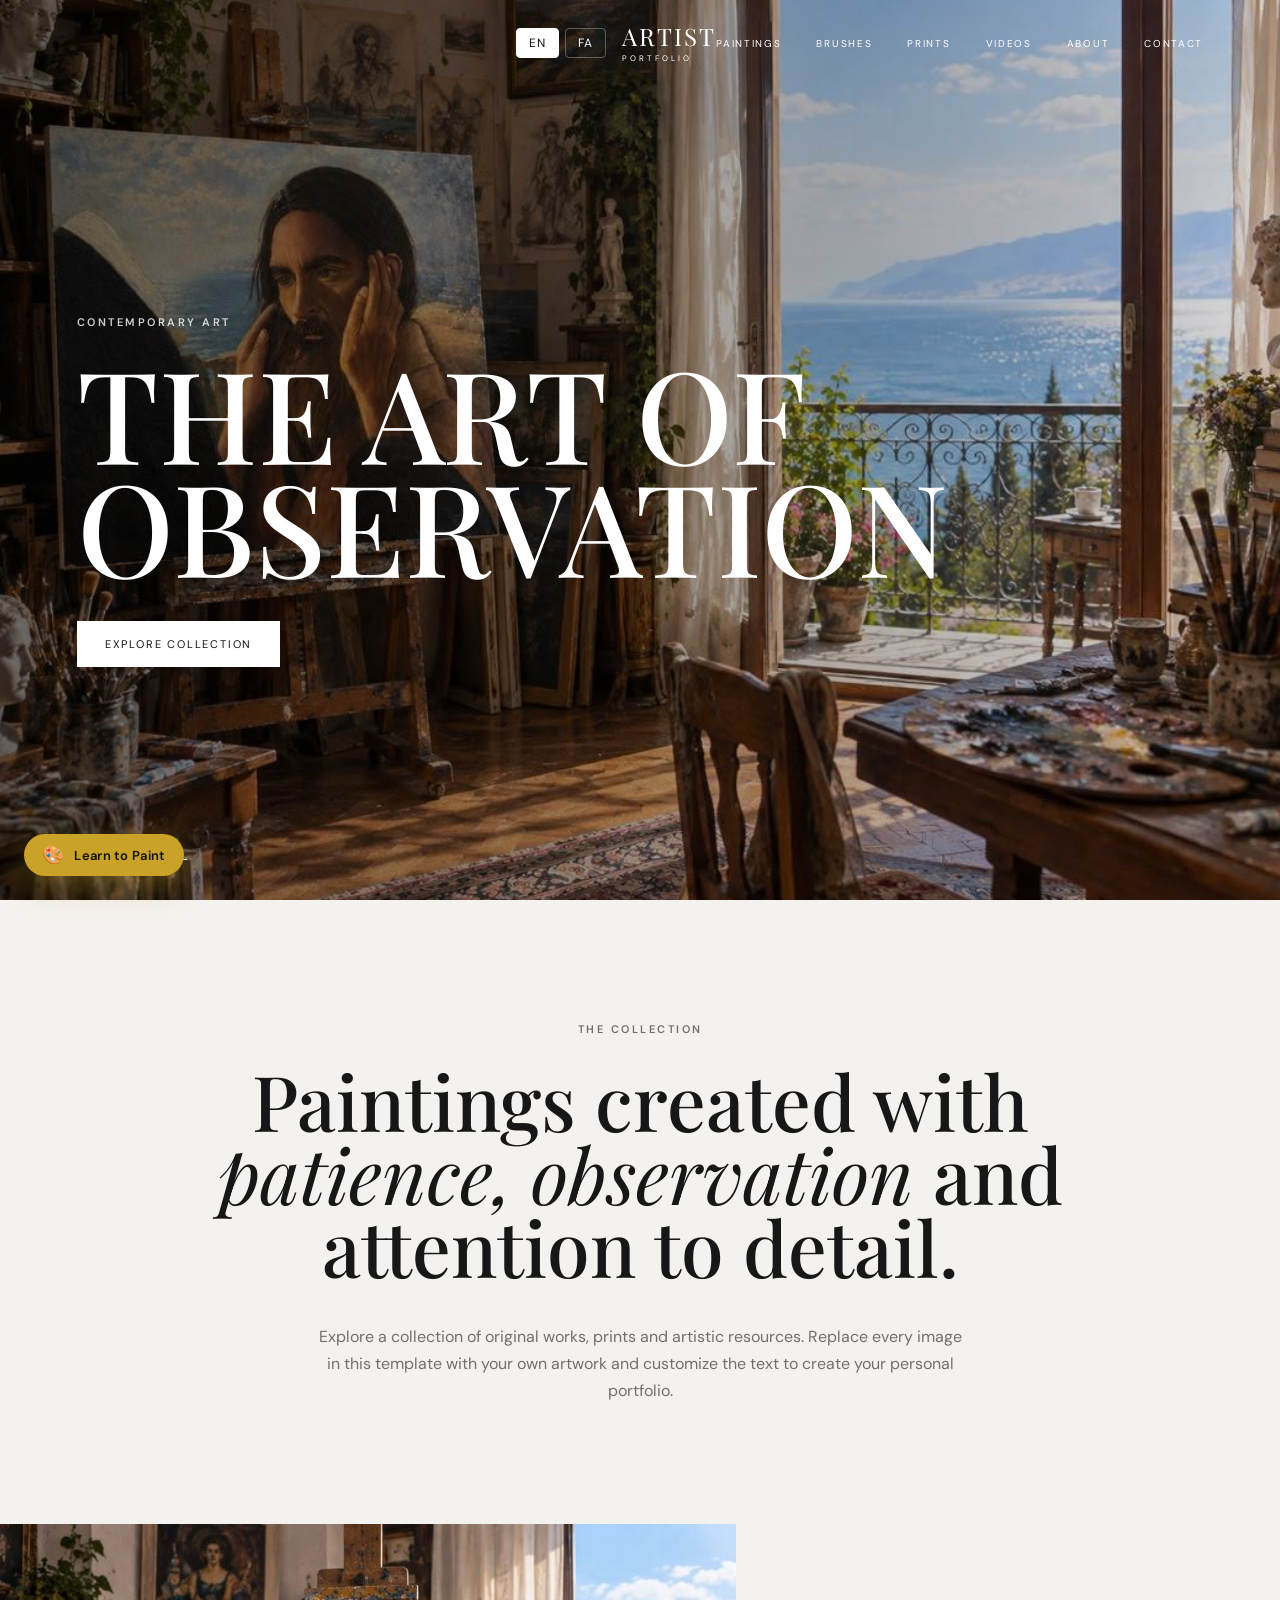
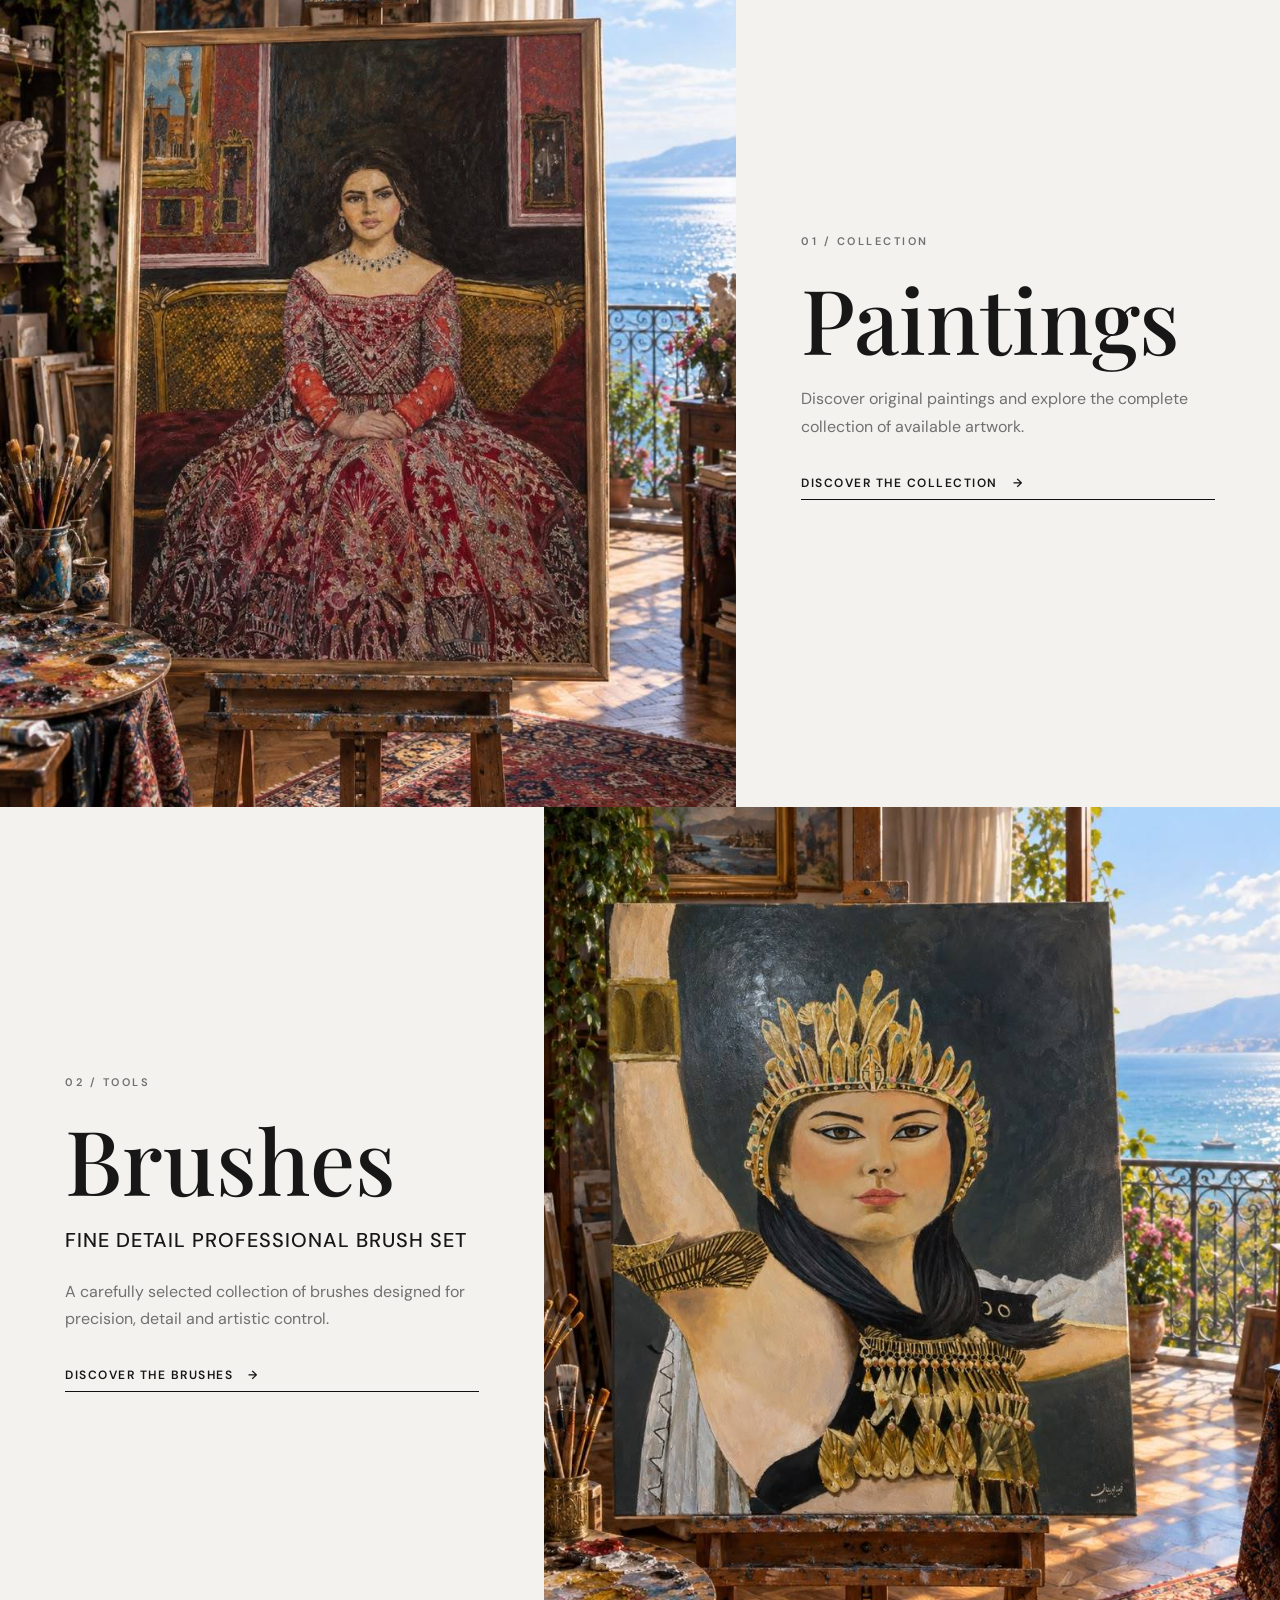
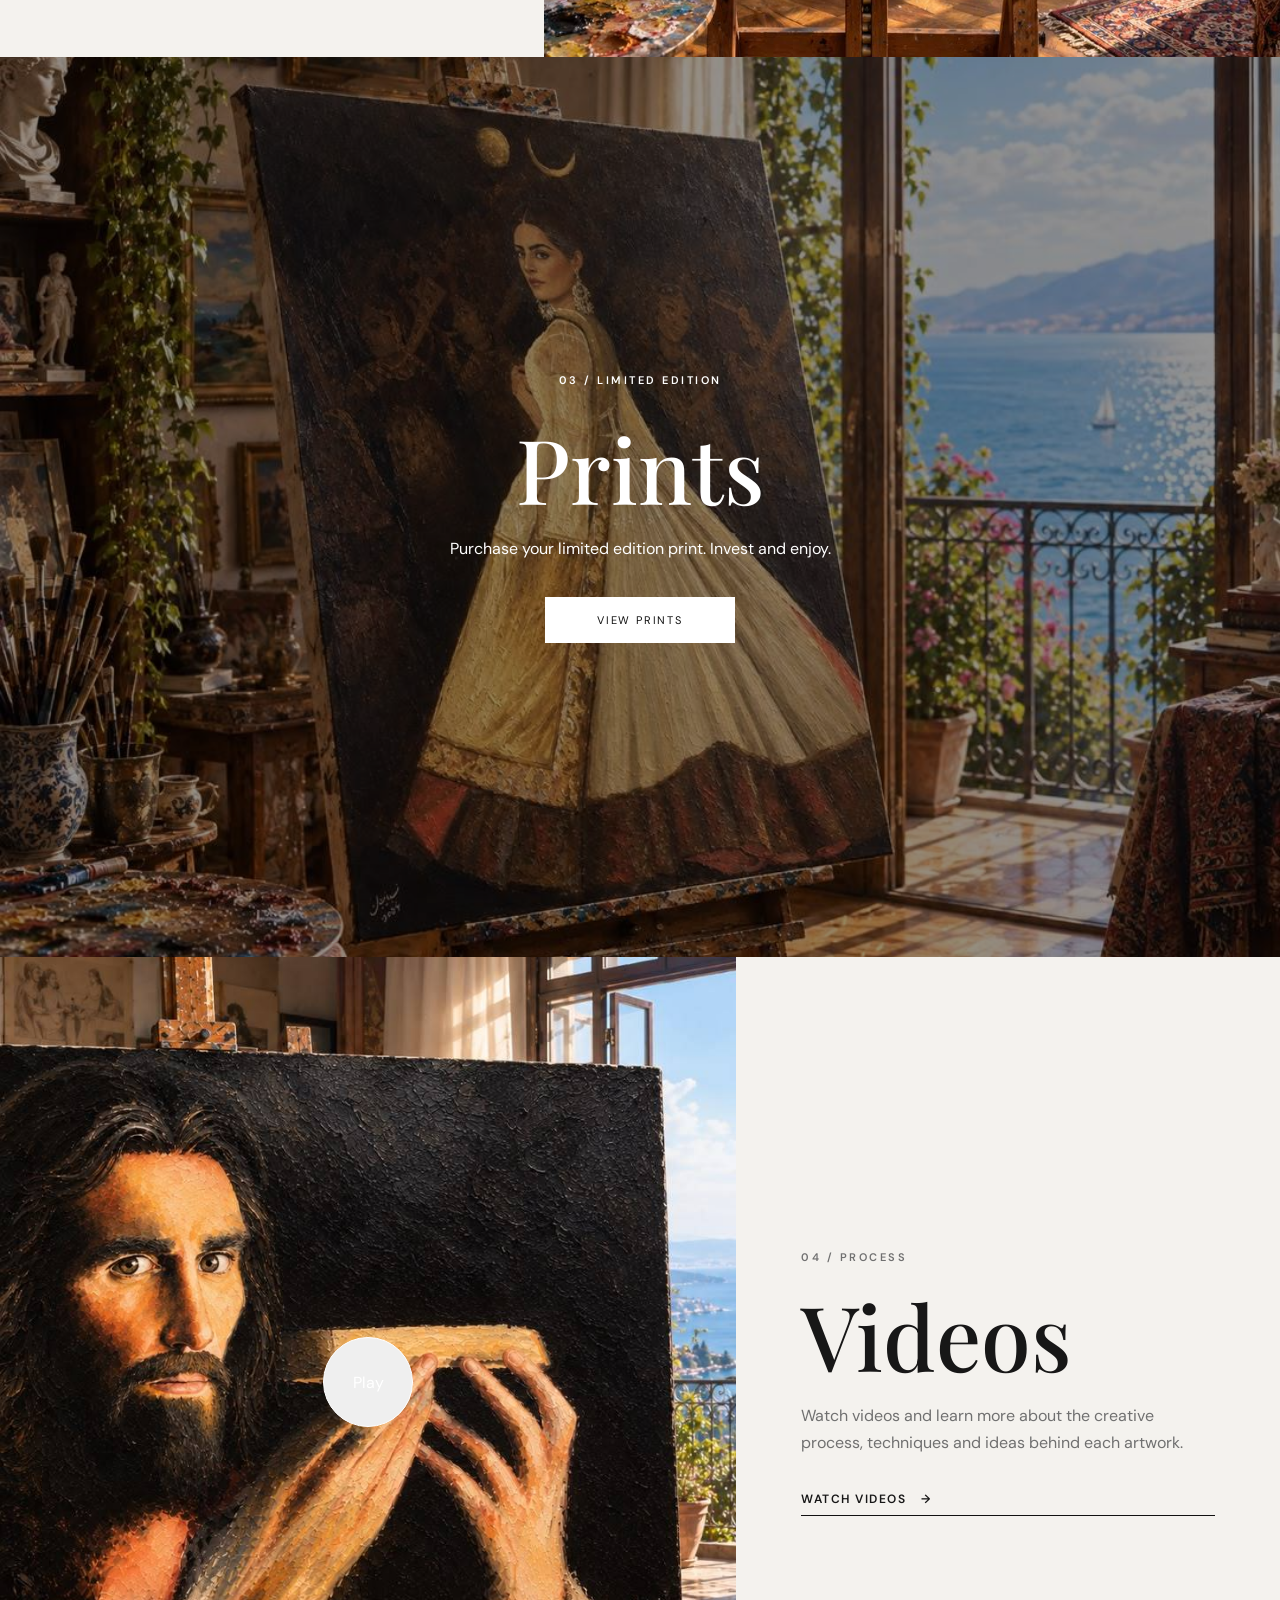
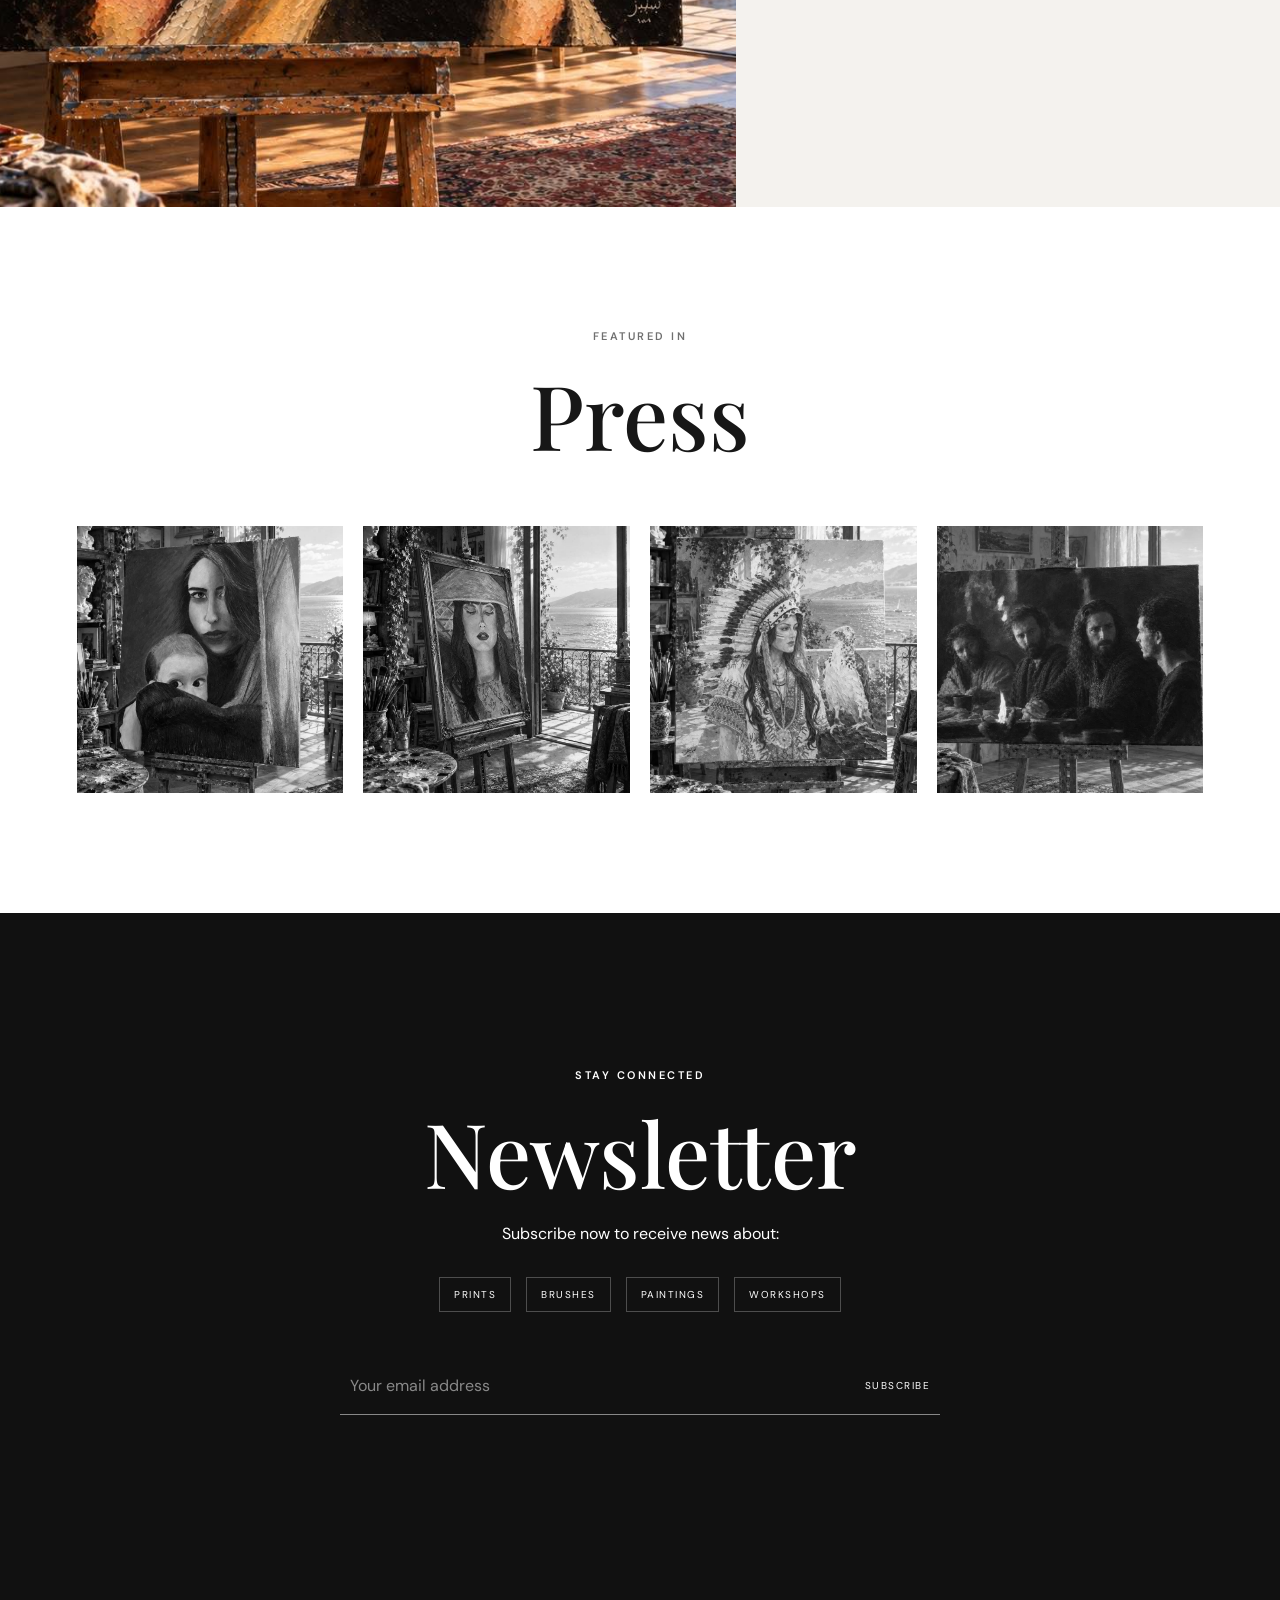
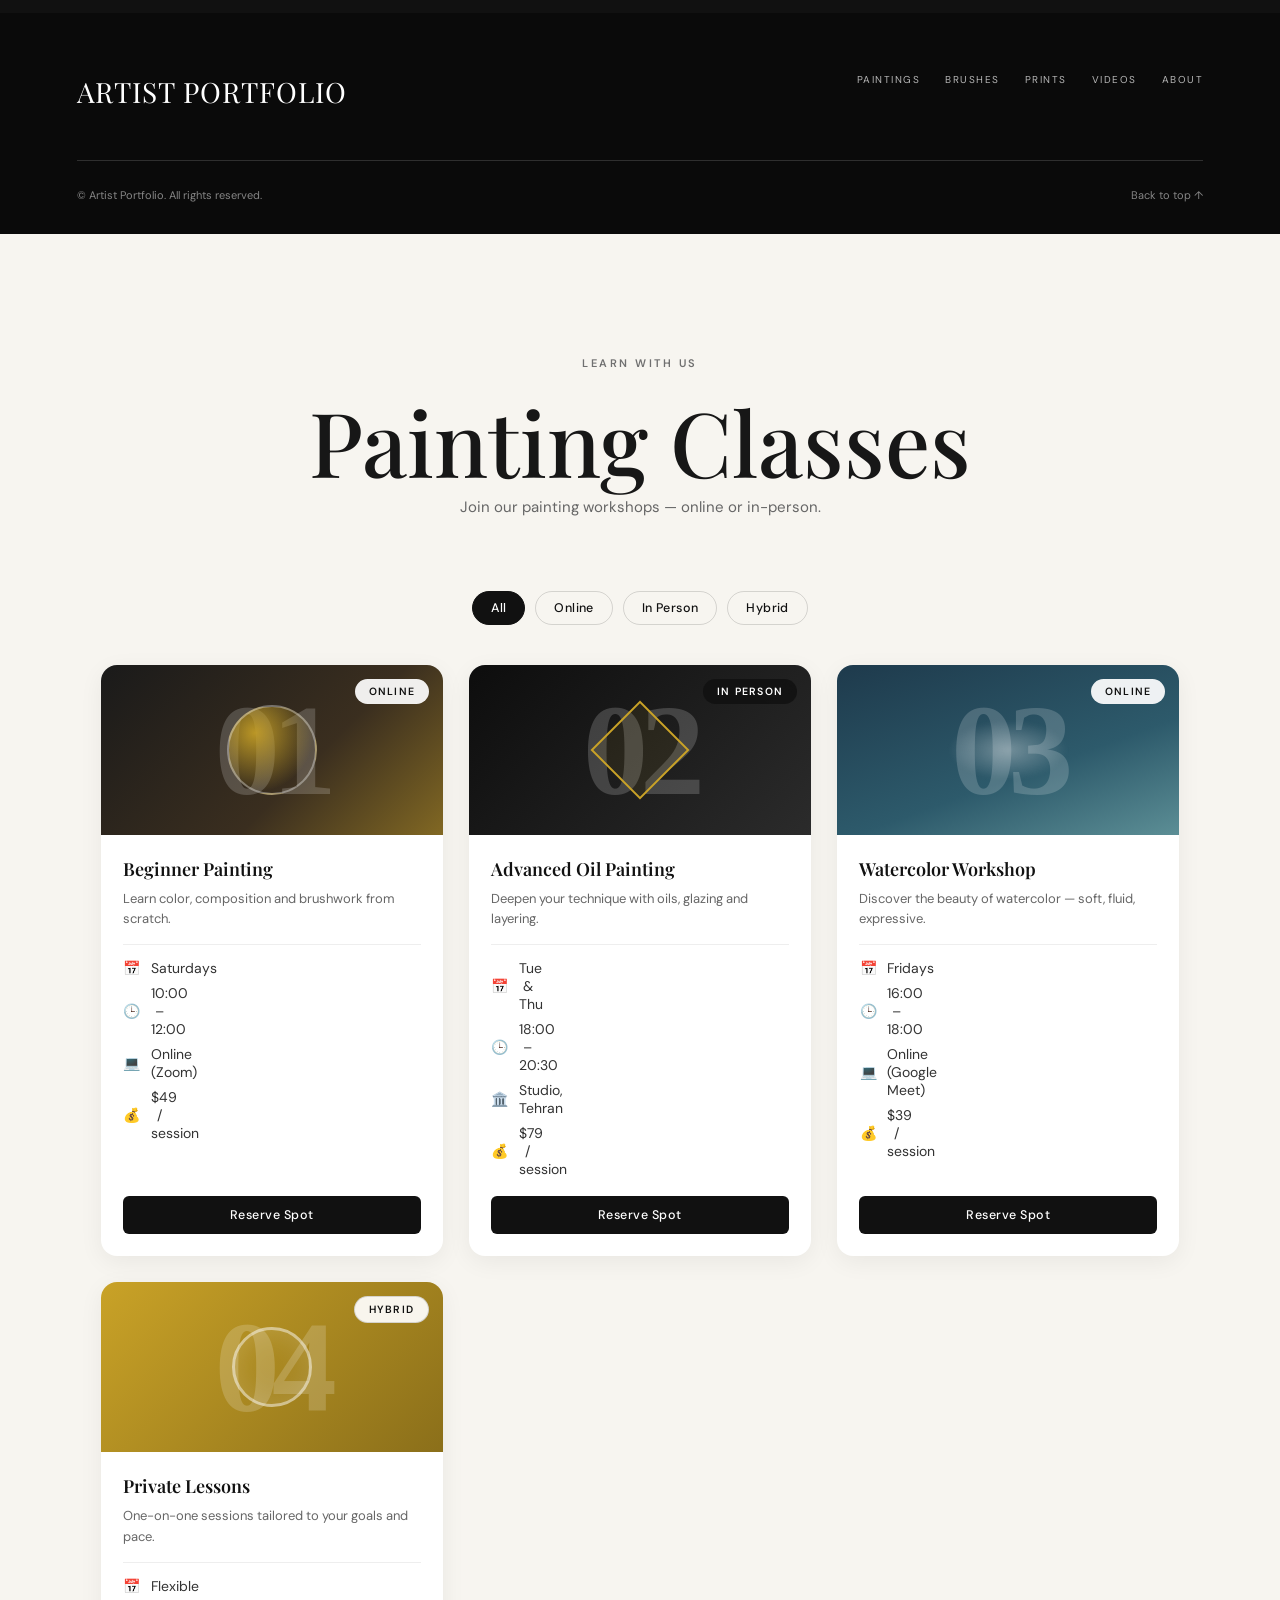
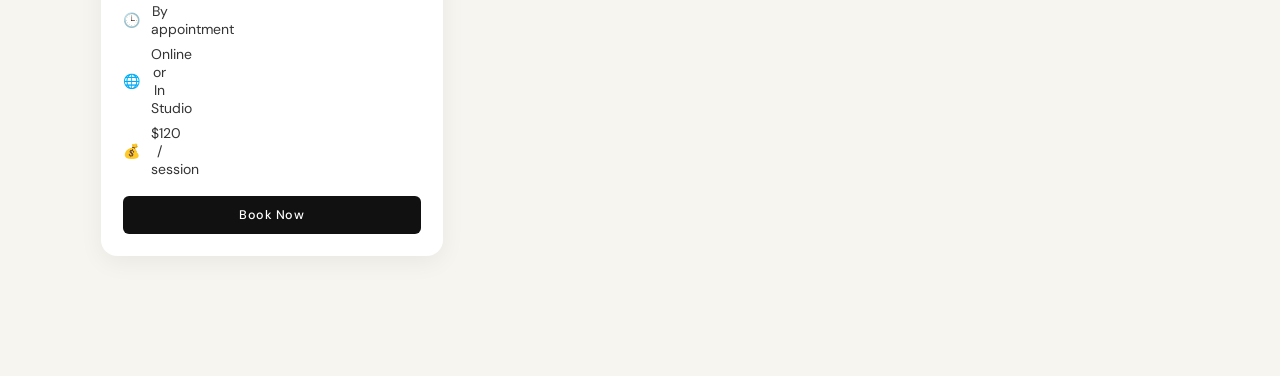
==== commit d4184029: "Update index.html" ====
--- a/index.html
+++ b/index.html
@@ -12,8 +12,9 @@
  content="A modern responsive artist portfolio and gallery website."
 />
 
-  <link rel="stylesheet" href="style.css" />
+    <link rel="stylesheet" href="style.css" />
   <script defer src="i18n.js"></script>
+  <script defer src="chat.js"></script>
 </head>
 
 <body>
@@ -603,8 +604,6 @@
 
         </div>       <!-- بستن classes-grid -->
   </section>     <!-- بستن classes-section -->
-        </div>       <!-- بستن classes-grid -->
-  </section>     <!-- بستن classes-section -->
 
 </body>
 </html>
--- a/style.css
+++ b/style.css
@@ -1637,229 +1637,7 @@
 
 }
 
-/* =========================
-   CHAT BOX
-========================== */
-
-/* --- دکمه شناور چت --- */
-.chat-toggle {
-  position: fixed;
-  bottom: 24px;
-  right: 24px;
-  width: 56px;
-  height: 56px;
-  border-radius: 50%;
-  border: 1px solid rgba(255, 255, 255, 0.15);
-  background: #111;
-  color: #fff;
-  font-size: 22px;
-  cursor: pointer;
-  box-shadow: 0 10px 30px rgba(0, 0, 0, 0.35);
-  z-index: 999;
-  transition: all 0.3s ease;
-  display: flex;
-  align-items: center;
-  justify-content: center;
-}
-
-.chat-toggle:hover {
-  background: #c9a227;
-  color: #111;
-  transform: scale(1.08);
-  box-shadow: 0 12px 36px rgba(201, 162, 39, 0.45);
-}
-
-.chat-toggle:active {
-  transform: scale(0.96);
-}
-
-/* --- پنجره چت --- */
-.chat-box {
-  position: fixed;
-  bottom: 92px;
-  right: 24px;
-  width: 340px;
-  max-width: calc(100vw - 32px);
-  height: 460px;
-  max-height: calc(100vh - 140px);
-  background: #fff;
-  border-radius: 16px;
-  box-shadow: 0 24px 60px rgba(0, 0, 0, 0.28);
-  display: flex;
-  flex-direction: column;
-  overflow: hidden;
-  z-index: 999;
-  opacity: 0;
-  transform: translateY(20px) scale(0.95);
-  pointer-events: none;
-  transition: all 0.28s cubic-bezier(0.4, 0, 0.2, 1);
-}
-
-.chat-box.open {
-  opacity: 1;
-  transform: translateY(0) scale(1);
-  pointer-events: auto;
-}
-
-/* --- هدر چت --- */
-.chat-header {
-  background: #111;
-  color: #fff;
-  padding: 14px 18px;
-  display: flex;
-  justify-content: space-between;
-  align-items: center;
-  font-size: 14px;
-  letter-spacing: 0.3px;
-  border-bottom: 1px solid rgba(201, 162, 39, 0.3);
-}
-
-.chat-header strong {
-  font-weight: 600;
-  font-size: 14px;
-  display: block;
-}
-
-.chat-status {
-  display: block;
-  font-size: 11px;
-  color: #c9a227;
-  margin-top: 2px;
-  letter-spacing: 0.5px;
-}
-
-.chat-close {
-  background: none;
-  border: none;
-  color: #fff;
-  font-size: 24px;
-  cursor: pointer;
-  line-height: 1;
-  padding: 0 4px;
-  transition: color 0.2s ease;
-}
-
-.chat-close:hover {
-  color: #c9a227;
-}
-
-/* --- پیام‌ها --- */
-.chat-messages {
-  flex: 1;
-  padding: 16px;
-  overflow-y: auto;
-  display: flex;
-  flex-direction: column;
-  gap: 10px;
-  background: #f7f5f0;
-  font-family: inherit;
-}
-
-.chat-messages::-webkit-scrollbar {
-  width: 6px;
-}
-
-.chat-messages::-webkit-scrollbar-thumb {
-  background: #ccc;
-  border-radius: 3px;
-}
-
-.chat-message {
-  max-width: 82%;
-  padding: 10px 14px;
-  border-radius: 14px;
-  font-size: 13.5px;
-  line-height: 1.5;
-  word-wrap: break-word;
-  animation: chatFadeIn 0.25s ease;
-}
-
-@keyframes chatFadeIn {
-  from {
-    opacity: 0;
-    transform: translateY(6px);
-  }
-  to {
-    opacity: 1;
-    transform: translateY(0);
-  }
-}
-
-.chat-message.bot {
-  background: #fff;
-  color: #111;
-  align-self: flex-start;
-  border-bottom-left-radius: 4px;
-  box-shadow: 0 2px 8px rgba(0, 0, 0, 0.06);
-  border-left: 3px solid #c9a227;
-}
-
-.chat-message.user {
-  background: #111;
-  color: #fff;
-  align-self: flex-end;
-  border-bottom-right-radius: 4px;
-}
-
-/* --- فرم ارسال --- */
-.chat-form {
-  display: flex;
-  border-top: 1px solid #eee;
-  background: #fff;
-}
-
-.chat-form input {
-  flex: 1;
-  border: none;
-  padding: 14px 16px;
-  font-size: 13.5px;
-  outline: none;
-  font-family: inherit;
-  color: #111;
-  background: transparent;
-}
-
-.chat-form input::placeholder {
-  color: #999;
-}
-
-.chat-form button {
-  border: none;
-  background: #111;
-  color: #fff;
-  padding: 0 20px;
-  cursor: pointer;
-  font-size: 16px;
-  transition: all 0.2s ease;
-}
-
-.chat-form button:hover {
-  background: #c9a227;
-  color: #111;
-}
-
-/* =========================
-   ریسپانسیو موبایل
-========================== */
-@media (max-width: 768px) {
-  .chat-toggle {
-    width: 50px;
-    height: 50px;
-    font-size: 20px;
-    bottom: 16px;
-    right: 16px;
-  }
-
-  .chat-box {
-    bottom: 78px;
-    right: 16px;
-    left: 16px;
-    width: auto;
-    max-width: none;
-    height: 70vh;
-    max-height: 520px;
-  }
-}
+
 /* =========================
    FLOATING CTA
 ========================== */
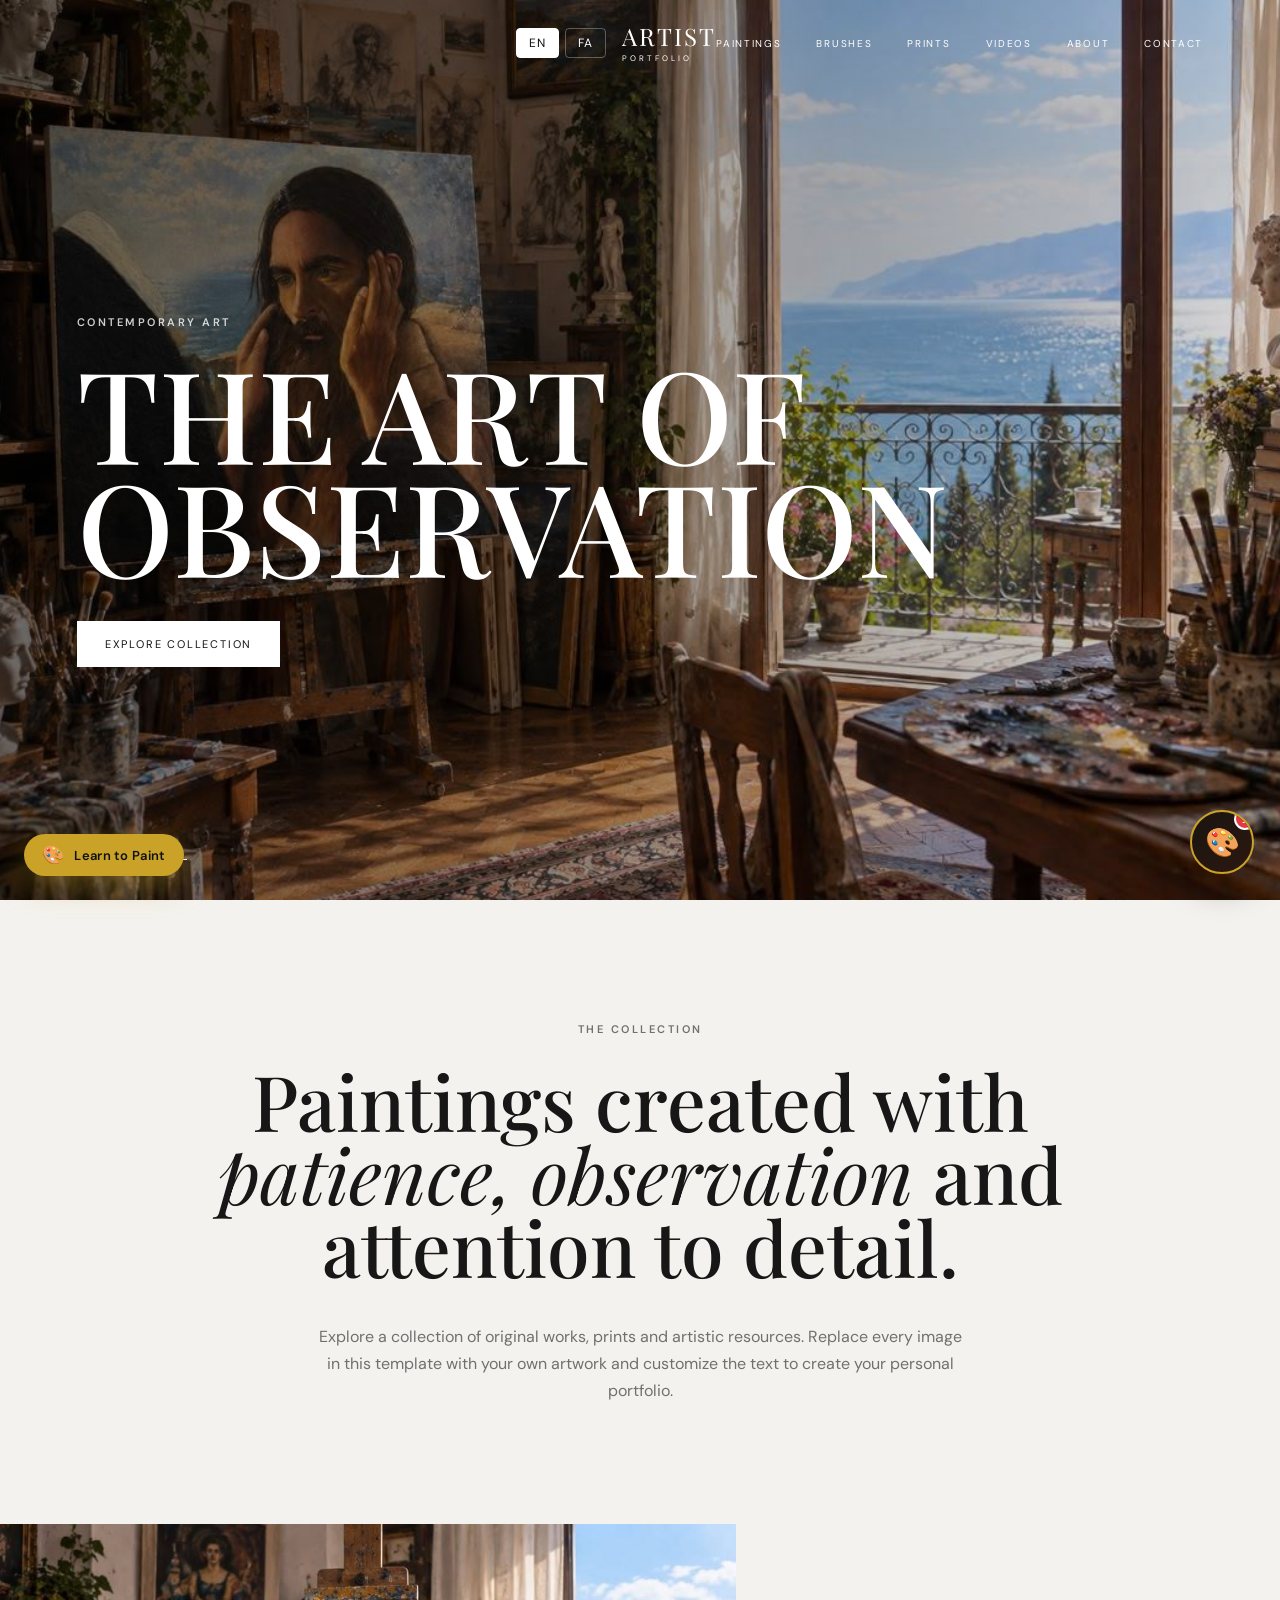
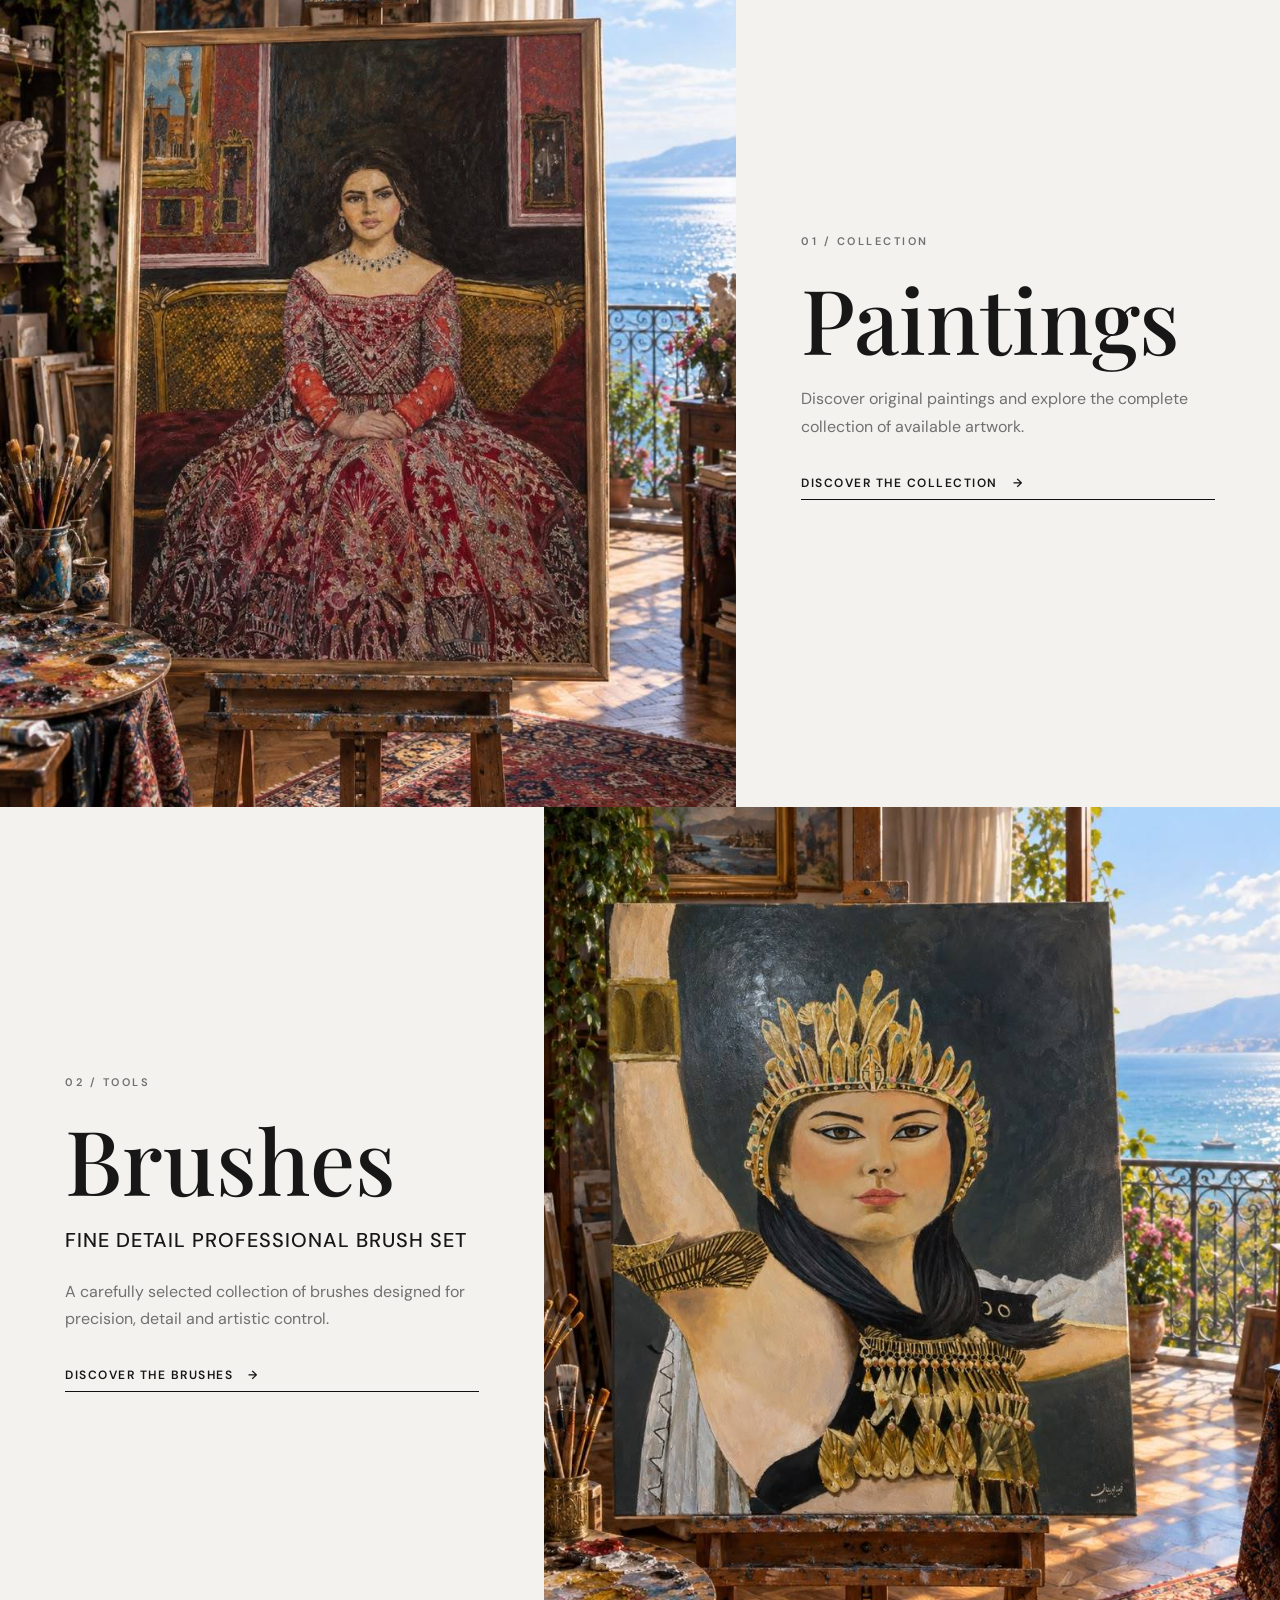
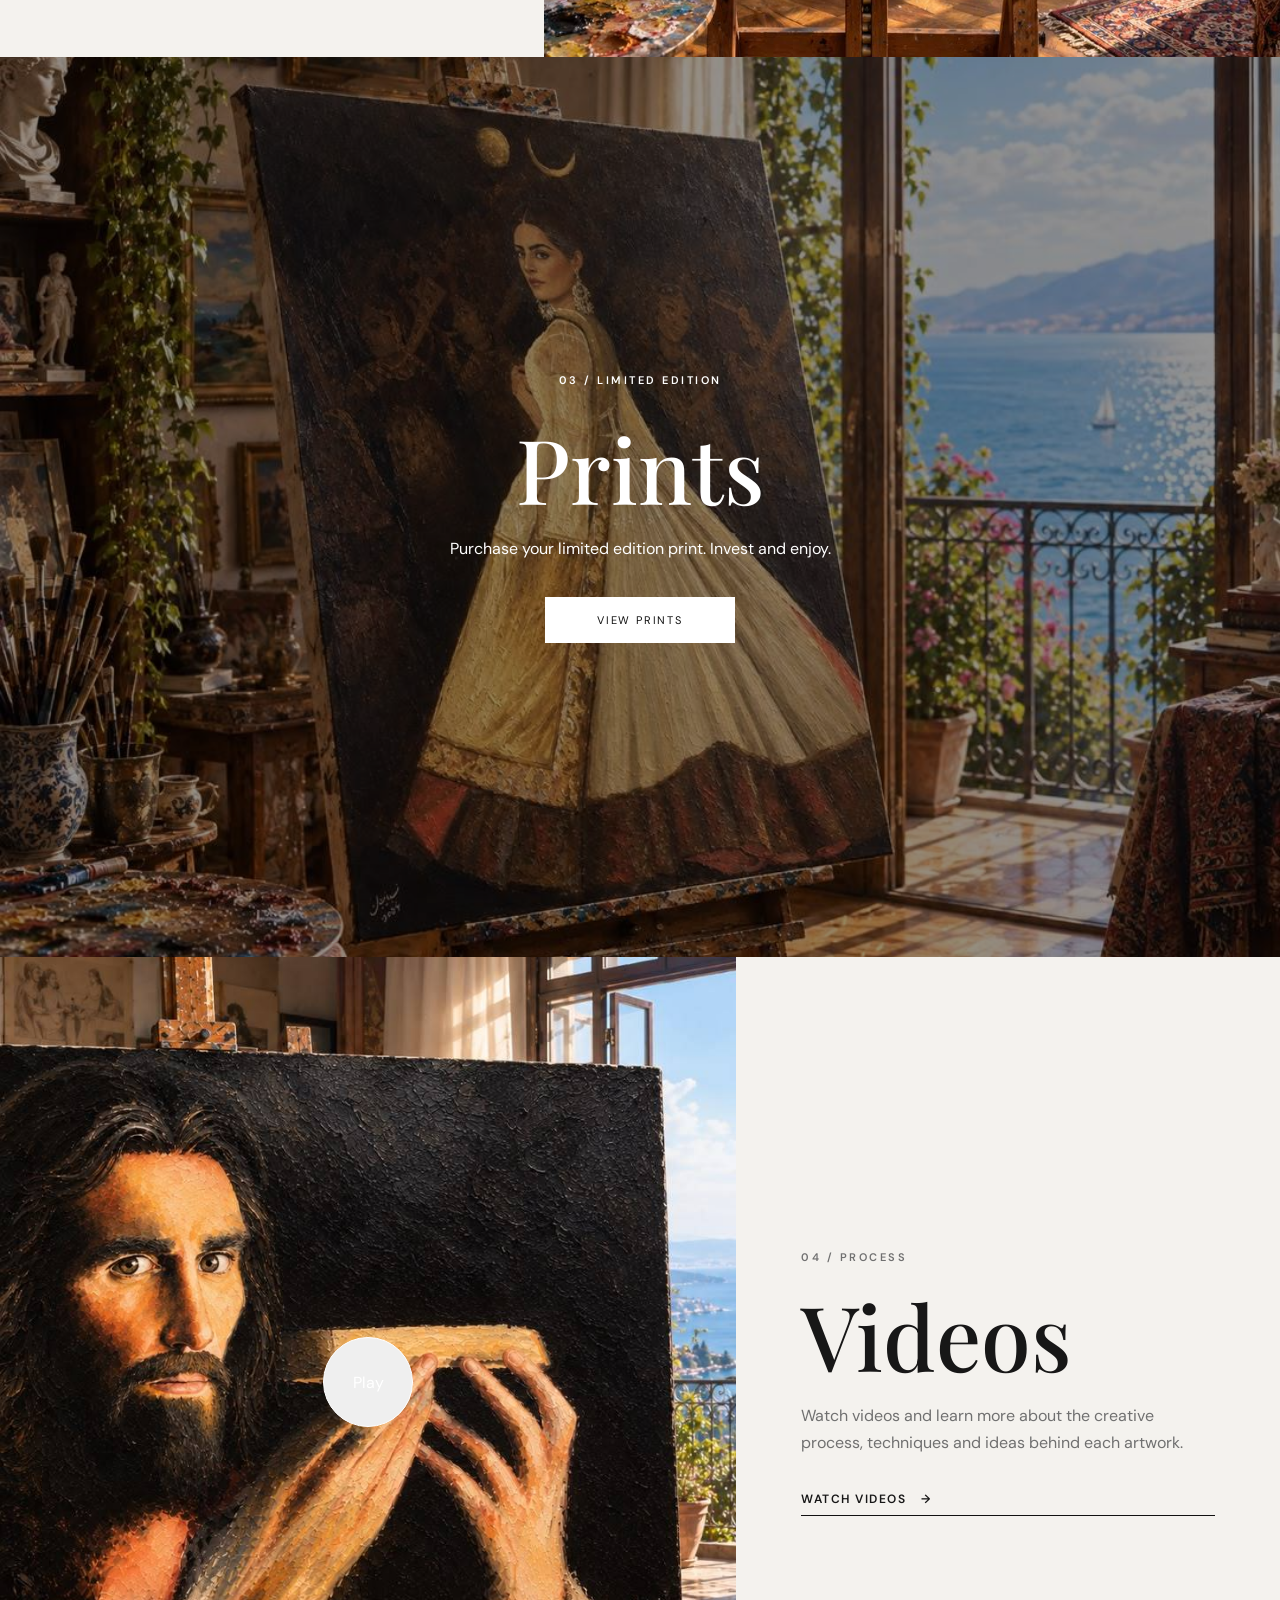
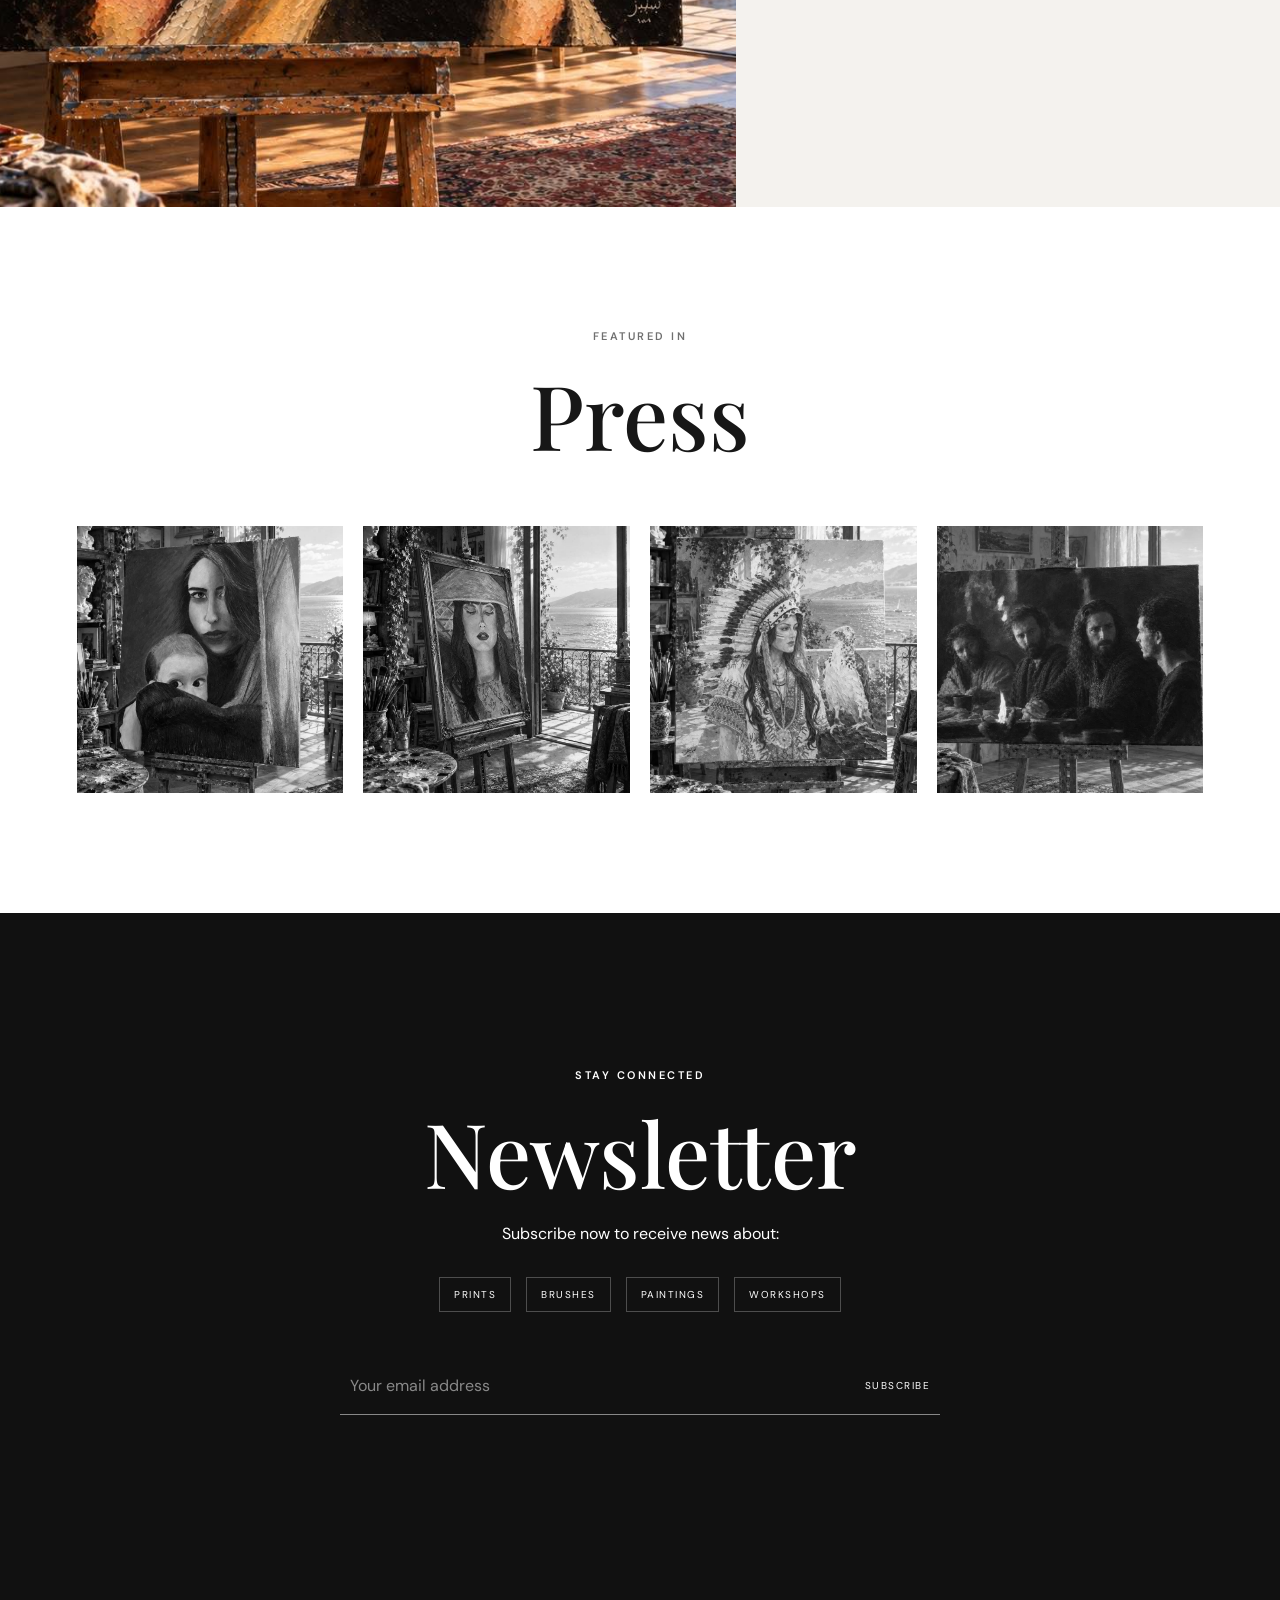
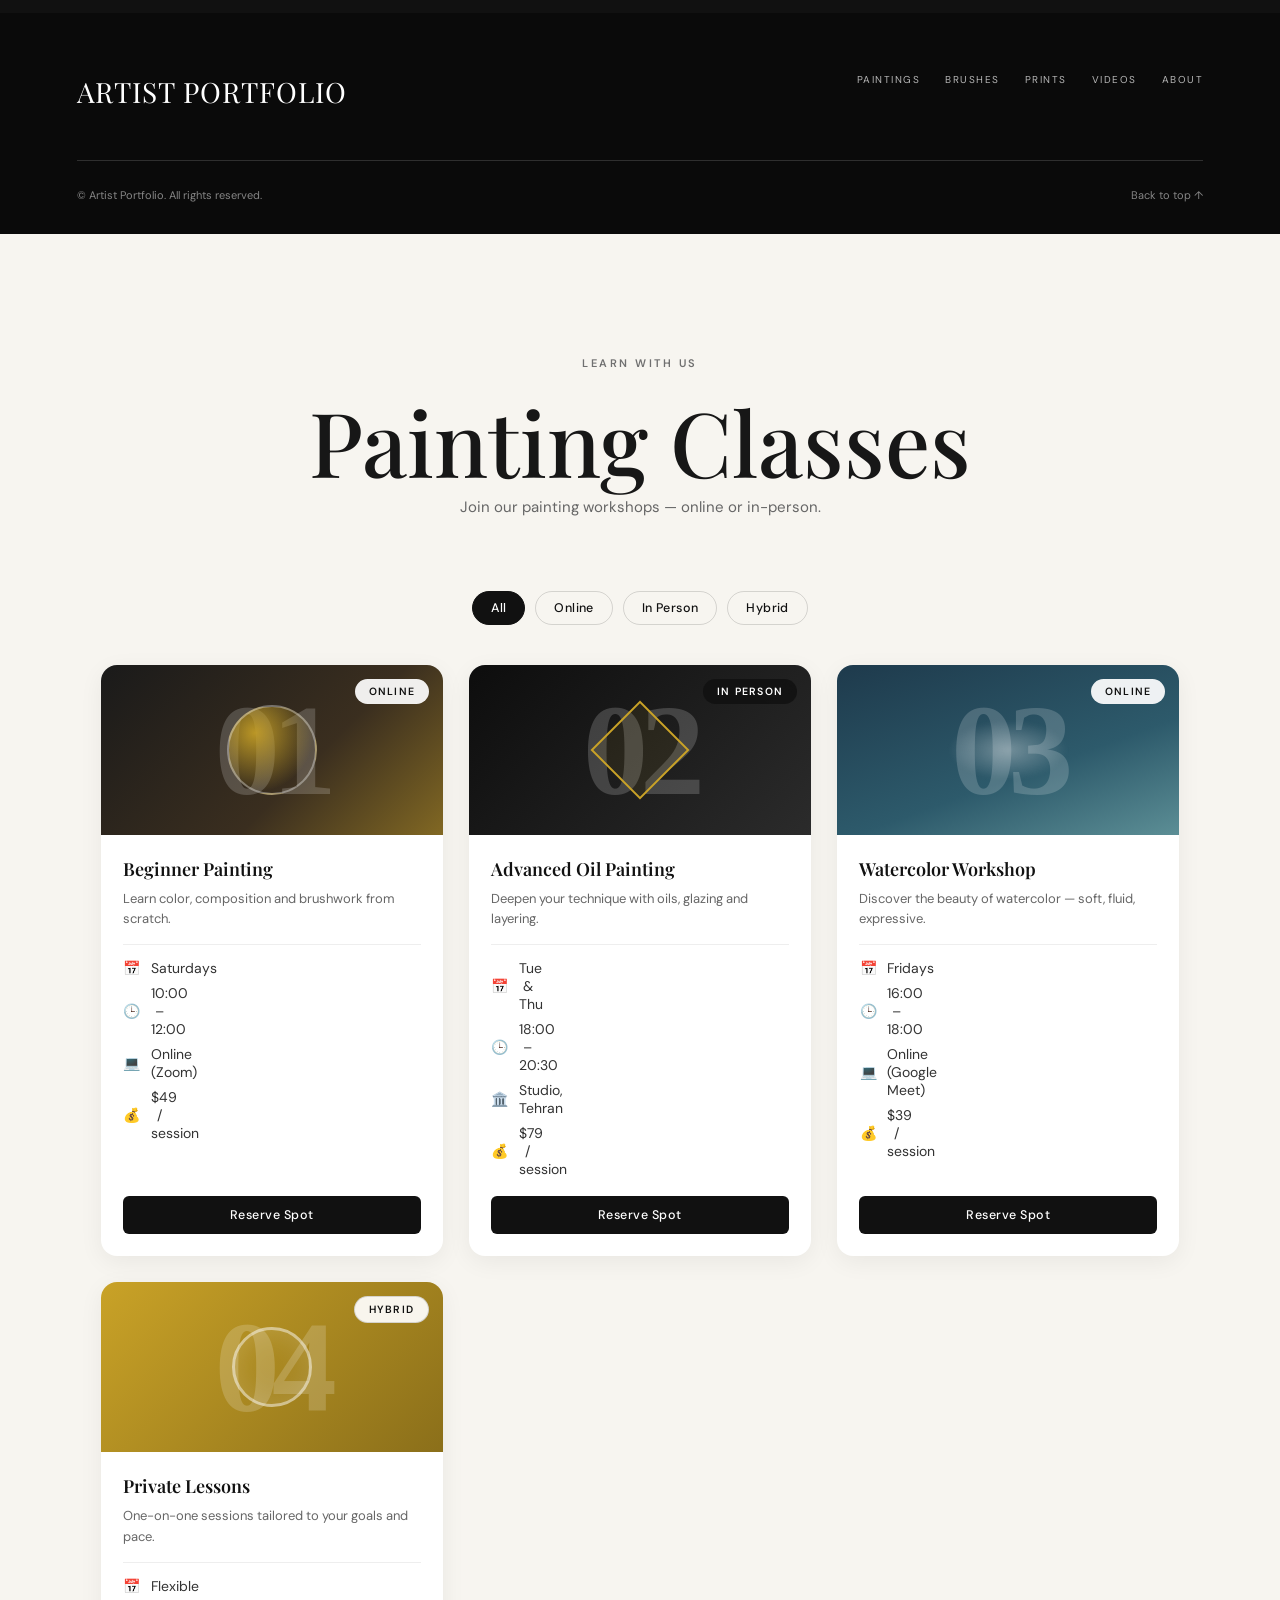
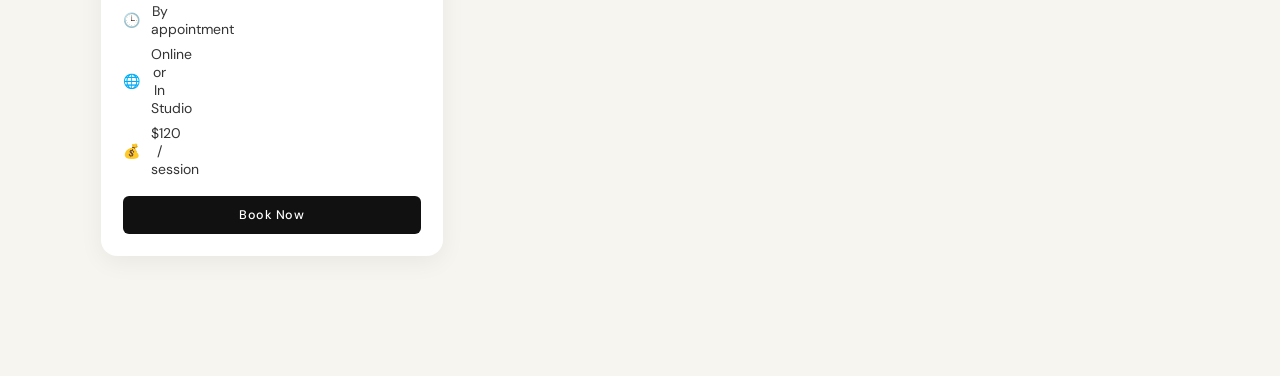
==== commit e1b73de9: "Update index.html" ====
--- a/index.html
+++ b/index.html
@@ -14,7 +14,7 @@
 
     <link rel="stylesheet" href="style.css" />
   <script defer src="i18n.js"></script>
-  <script defer src="chat.js"></script>
+  <script defer src="chat-ai.js"></script>
 </head>
 
 <body>
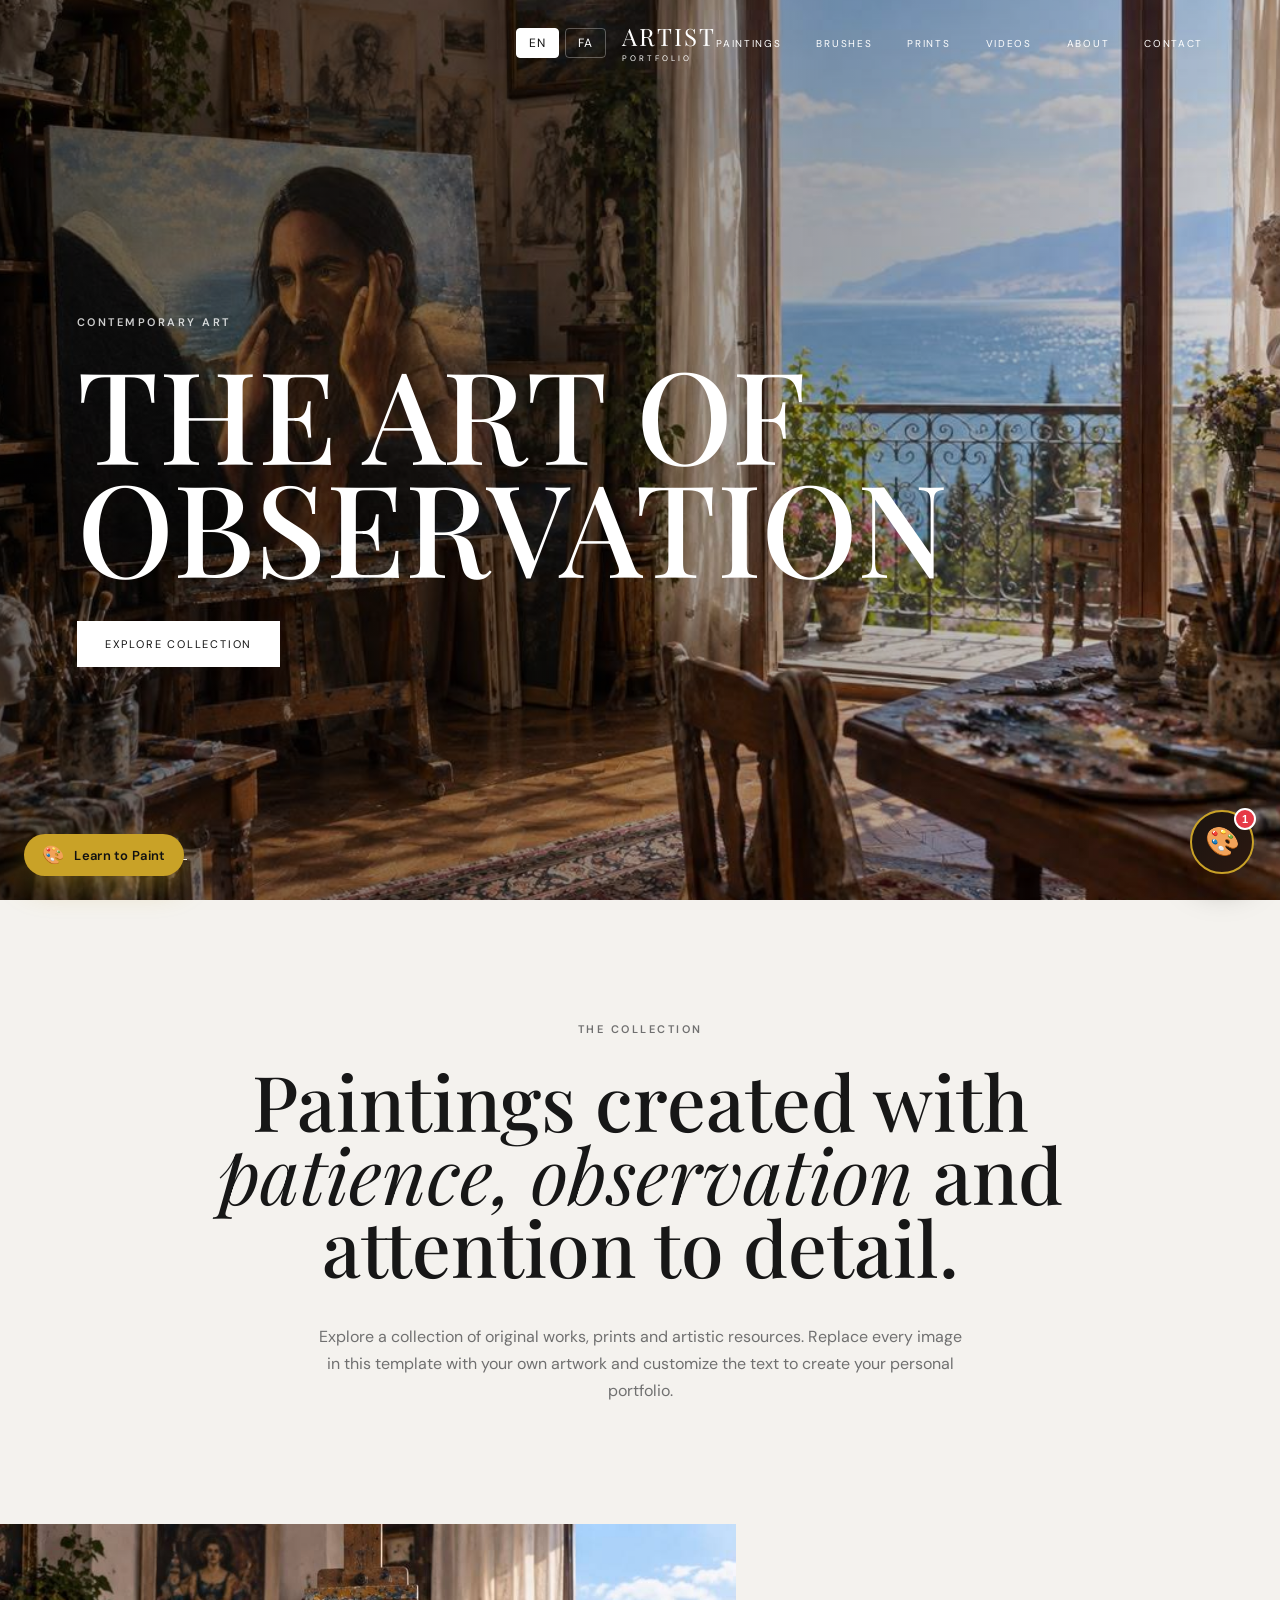
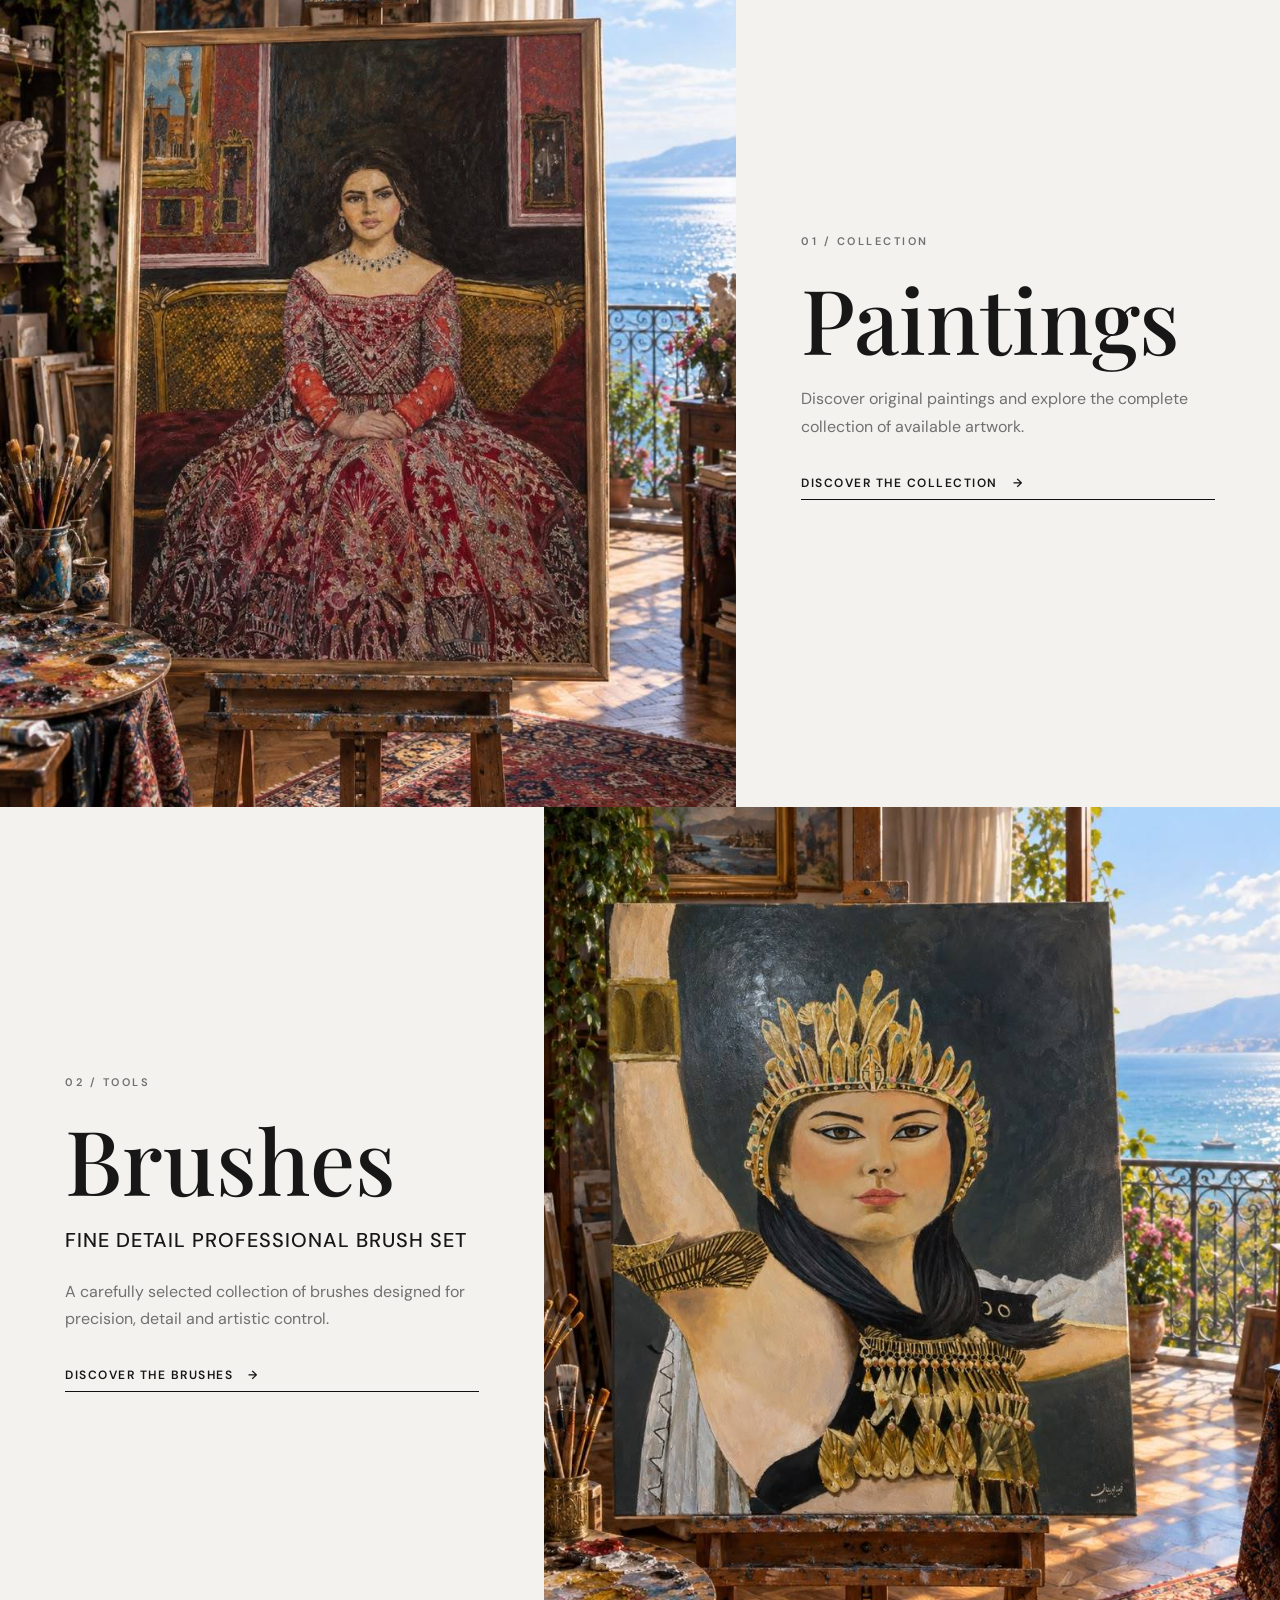
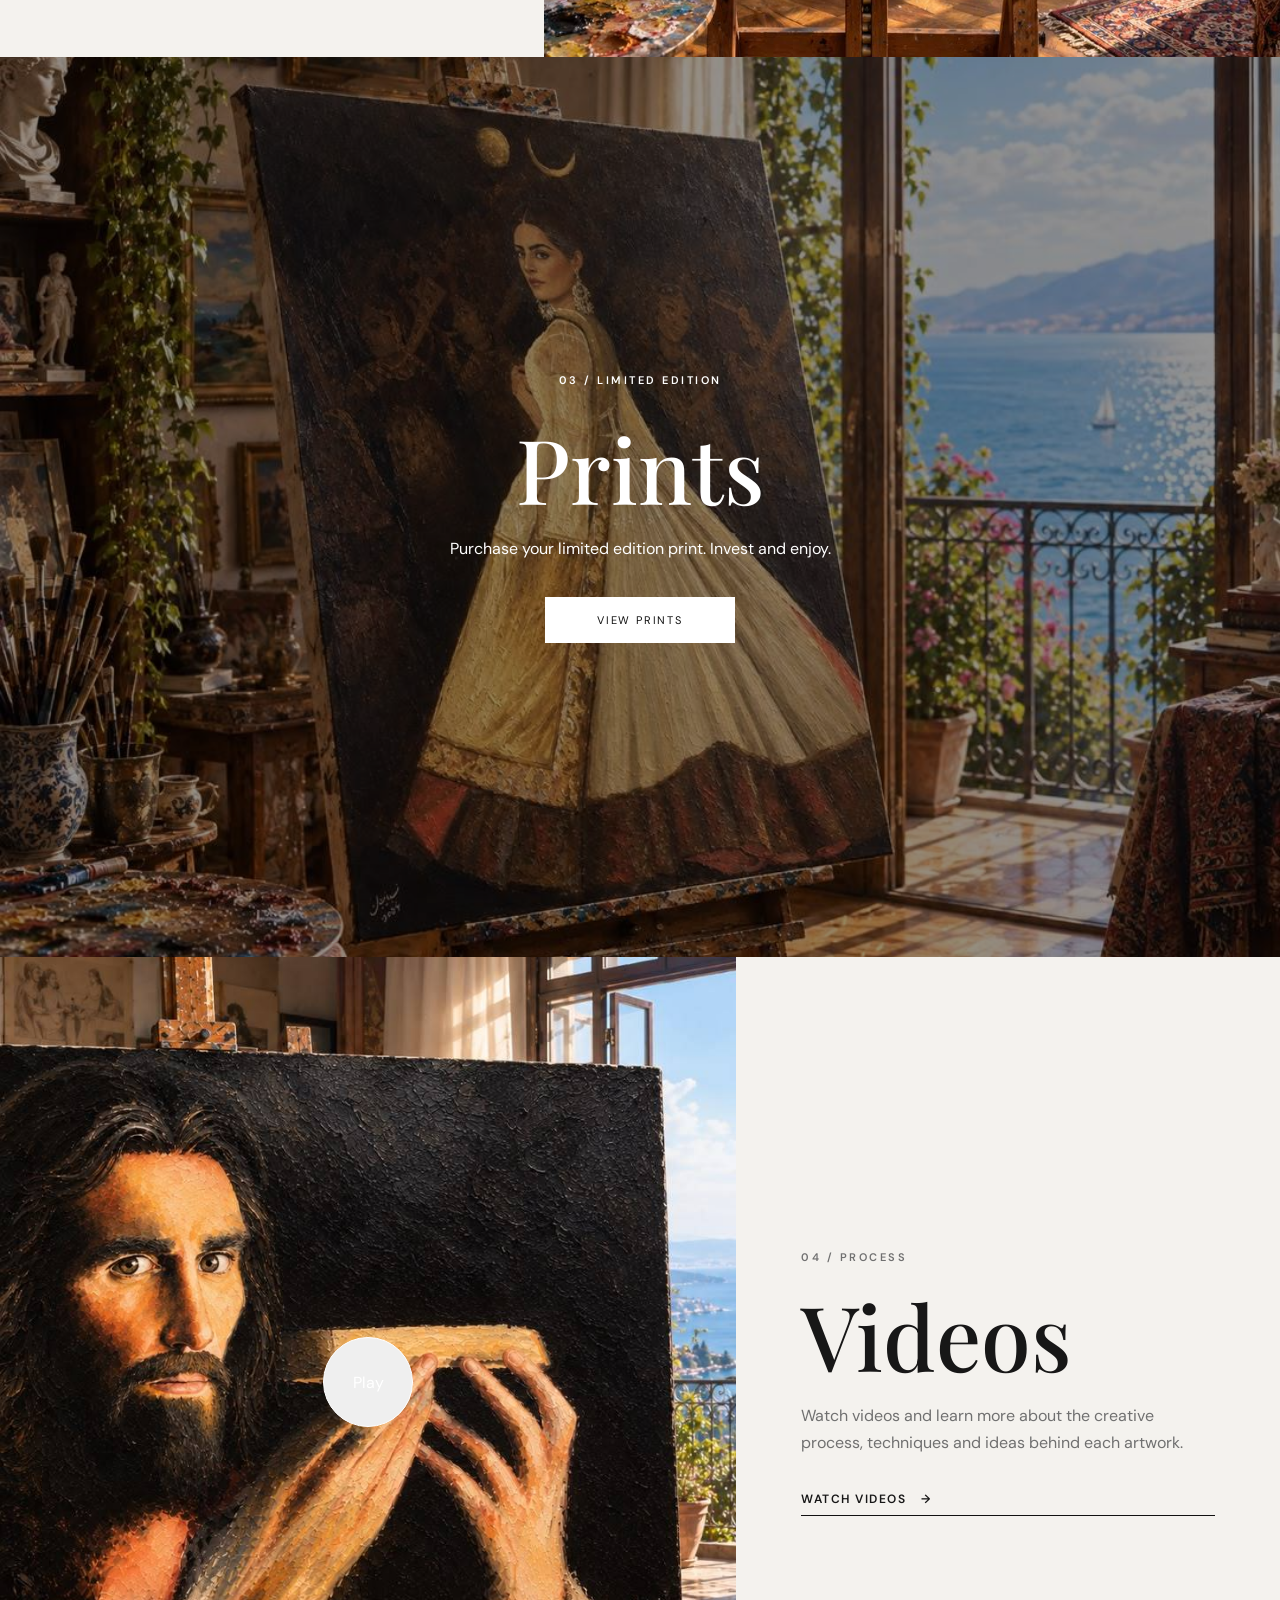
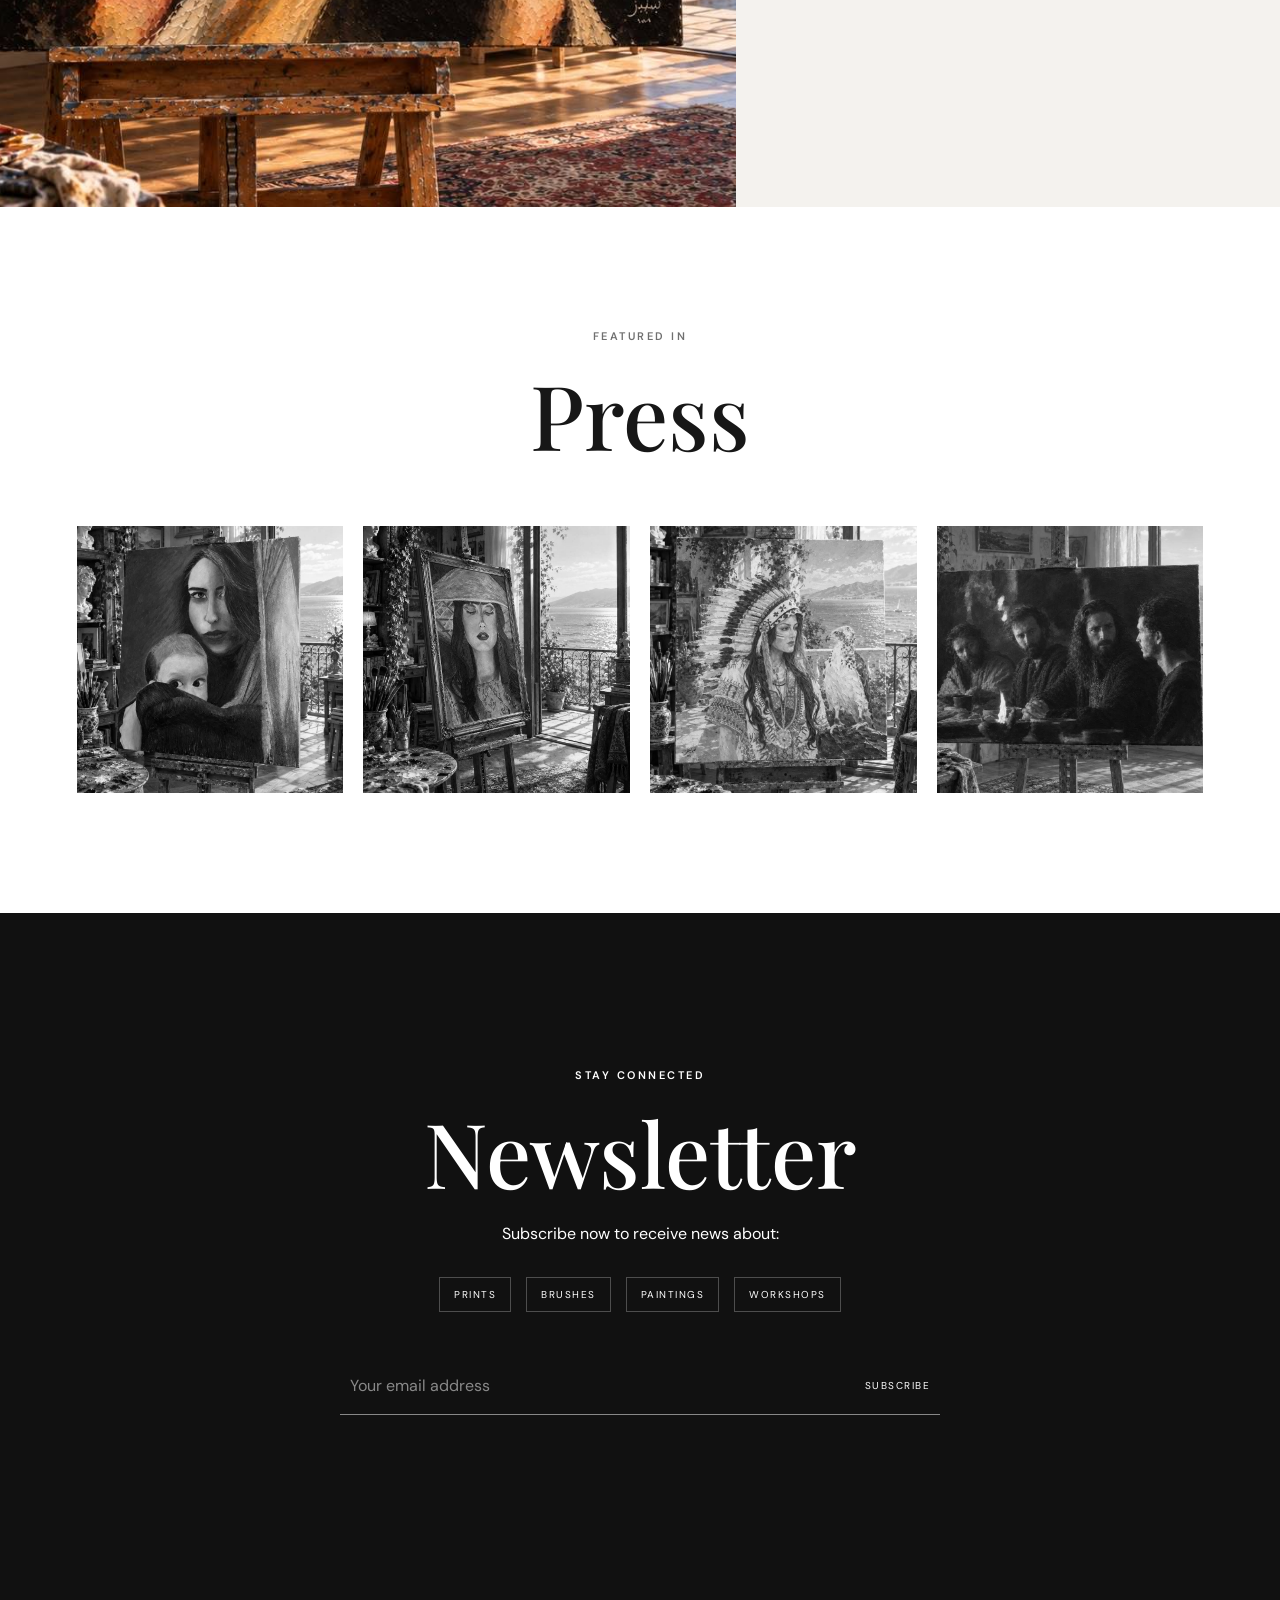
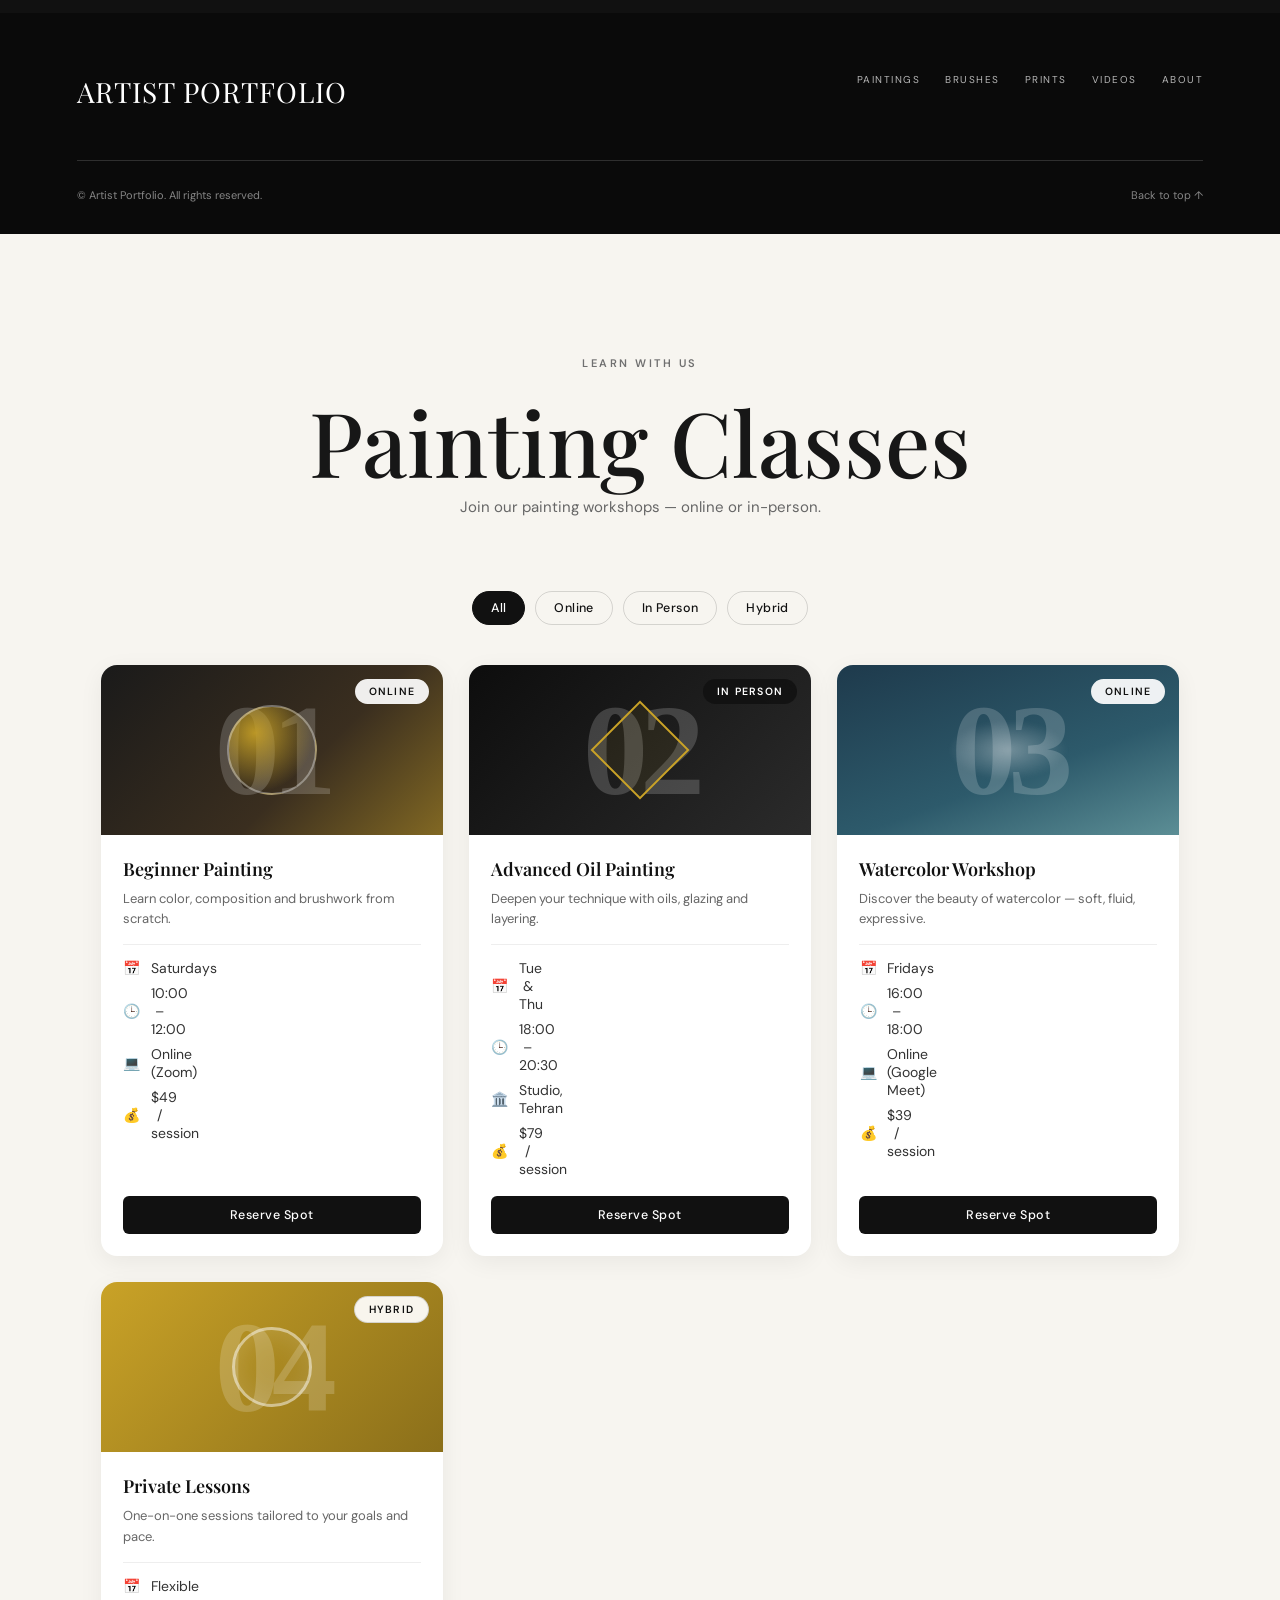
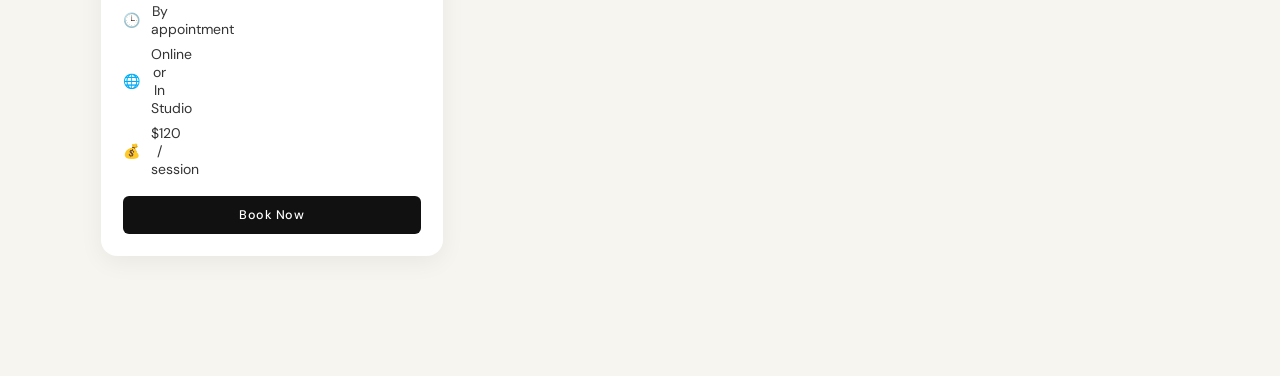
==== commit 70bb0da0: "Update index.html" ====
--- a/index.html
+++ b/index.html
@@ -1,5 +1,4 @@
 <!DOCTYPE html>
-
 <html lang="en">
 <head>
   <meta charset="UTF-8" />
@@ -7,14 +6,14 @@
 
   <title>Artist Portfolio</title>
 
-<meta
- name="description"
- content="A modern responsive artist portfolio and gallery website."
-/>
-
-    <link rel="stylesheet" href="style.css" />
+  <meta
+    name="description"
+    content="A modern responsive artist portfolio and gallery website."
+  />
+
+  <link rel="stylesheet" href="style.css" />
   <script defer src="i18n.js"></script>
-  <script defer src="chat-ai.js"></script>
+  <script defer src="chat-final-v3.js"></script>
 </head>
 
 <body>
@@ -22,22 +21,42 @@
   <!-- =========================
        HEADER
   ========================== -->
-
   <header class="header" id="home">
     <div class="header-container">
 
-
       <div class="lang-switcher">
-    <button class="lang-btn active" data-lang="en">EN</button>
-    <button class="lang-btn" data-lang="fa">FA</button>
-  </div>
-
-  <a href="#home" class="logo">
-    <span class="logo-main">ARTIST</span>
-    <span class="logo-sub">PORTFOLIO</span>
-  </a>
-
-  <nav class="desktop-nav">
+        <button class="lang-btn active" data-lang="en">EN</button>
+        <button class="lang-btn" data-lang="fa">FA</button>
+      </div>
+
+      <a href="#home" class="logo">
+        <span class="logo-main">ARTIST</span>
+        <span class="logo-sub">PORTFOLIO</span>
+      </a>
+
+      <nav class="desktop-nav">
+        <a href="paintings.html" data-lang-key="nav_paintings">Paintings</a>
+        <a href="brushes.html" data-lang-key="nav_brushes">Brushes</a>
+        <a href="prints.html" data-lang-key="nav_prints">Prints</a>
+        <a href="videos.html" data-lang-key="nav_videos">Videos</a>
+        <a href="about.html" data-lang-key="nav_about">About</a>
+        <a href="contact.html" data-lang-key="nav_contact">Contact</a>
+      </nav>
+
+      <button
+        class="menu-toggle"
+        aria-label="Open menu"
+        aria-expanded="false"
+      >
+        <span></span>
+        <span></span>
+        <span></span>
+      </button>
+
+    </div>
+
+    <!-- Mobile Menu -->
+    <nav class="mobile-nav">
       <a href="paintings.html" data-lang-key="nav_paintings">Paintings</a>
       <a href="brushes.html" data-lang-key="nav_brushes">Brushes</a>
       <a href="prints.html" data-lang-key="nav_prints">Prints</a>
@@ -46,451 +65,359 @@
       <a href="contact.html" data-lang-key="nav_contact">Contact</a>
     </nav>
 
-  <button
-    class="menu-toggle"
-    aria-label="Open menu"
-    aria-expanded="false"
-  >
-    <span></span>
-    <span></span>
-    <span></span>
-  </button>
-
-</div>
-
-<!-- Mobile Menu -->
-    <nav class="mobile-nav">
-    <a href="paintings.html" data-lang-key="nav_paintings">Paintings</a>
-    <a href="brushes.html" data-lang-key="nav_brushes">Brushes</a>
-    <a href="prints.html" data-lang-key="nav_prints">Prints</a>
-    <a href="videos.html" data-lang-key="nav_videos">Videos</a>
-    <a href="about.html" data-lang-key="nav_about">About</a>
-    <a href="contact.html" data-lang-key="nav_contact">Contact</a>
-  </nav>
-
-
   </header>
 
   <!-- =========================
        HERO
   ========================== -->
-
   <section class="hero">
 
-
-<div
-  class="hero-bg"
-  style="background-image: url('hero.jpg');"
-></div>
-
-<div class="hero-overlay"></div>
-
-<div class="hero-content">
-
-  <p class="eyebrow" data-lang-key="hero_eyebrow">CONTEMPORARY ART</p>
-
-  <h1>
-    <span data-lang-key="hero_title_line1">THE ART OF</span>
-    <br />
-    <span data-lang-key="hero_title_line2">OBSERVATION</span>
-  </h1>
-
-  <a href="paintings.html" class="button button-light" data-lang-key="hero_button">
-    Explore Collection
-  </a>
-
-</div>
-
-<div class="scroll-indicator">
-  <span data-lang-key="hero_scroll">SCROLL</span>
-  <div></div>
-</div>
-
+    <div
+      class="hero-bg"
+      style="background-image: url('hero.jpg');"
+    ></div>
+
+    <div class="hero-overlay"></div>
+
+    <div class="hero-content">
+
+      <p class="eyebrow" data-lang-key="hero_eyebrow">CONTEMPORARY ART</p>
+
+      <h1>
+        <span data-lang-key="hero_title_line1">THE ART OF</span>
+        <br />
+        <span data-lang-key="hero_title_line2">OBSERVATION</span>
+      </h1>
+
+      <a href="paintings.html" class="button button-light" data-lang-key="hero_button">
+        Explore Collection
+      </a>
+
+    </div>
+
+    <div class="scroll-indicator">
+      <span data-lang-key="hero_scroll">SCROLL</span>
+      <div></div>
+    </div>
 
   </section>
 
   <!-- =========================
        INTRO
   ========================== -->
-
   <section class="intro section-padding">
 
-
-<div class="intro-content reveal">
-
-  <p class="eyebrow dark" data-lang-key="intro_eyebrow">THE COLLECTION</p>
-
-  <h2>
-    <span data-lang-key="intro_title_1">Paintings created with</span>
-    <em data-lang-key="intro_title_em">patience, observation</em>
-    <span data-lang-key="intro_title_2">and attention to detail.</span>
-  </h2>
-
-  <p class="intro-text" data-lang-key="intro_text">
-    Explore a collection of original works, prints and artistic
-    resources. Replace every image in this template with your own
-    artwork and customize the text to create your personal portfolio.
-  </p>
-
-</div>
-
+    <div class="intro-content reveal">
+
+      <p class="eyebrow dark" data-lang-key="intro_eyebrow">THE COLLECTION</p>
+
+      <h2>
+        <span data-lang-key="intro_title_1">Paintings created with</span>
+        <em data-lang-key="intro_title_em">patience, observation</em>
+        <span data-lang-key="intro_title_2">and attention to detail.</span>
+      </h2>
+
+      <p class="intro-text" data-lang-key="intro_text">
+        Explore a collection of original works, prints and artistic
+        resources. Replace every image in this template with your own
+        artwork and customize the text to create your personal portfolio.
+      </p>
+
+    </div>
 
   </section>
 
   <!-- =========================
        PAINTINGS
   ========================== -->
-
-  <section
-    class="feature-section"
-    id="paintings"
-  >
-
-
-<div class="feature-image reveal">
-
-  <!-- Change image here -->
-  <img
-    src="paintings.jpg"
-    alt="Paintings collection"
-  />
-
-</div>
-
-<div class="feature-content reveal">
-
-  <p class="eyebrow dark" data-lang-key="paintings_eyebrow">01 / COLLECTION</p>
-
-  <h2 data-lang-key="paintings_title">Paintings</h2>
-
-  <p data-lang-key="paintings_text">
-    Discover original paintings and explore the complete collection
-    of available artwork.
-  </p>
-
-  <a href="paintings.html" class="text-link">
-    <span data-lang-key="paintings_link">Discover the collection</span>
-    <span>→</span>
-  </a>
-
-</div>
-
+  <section class="feature-section" id="paintings">
+
+    <div class="feature-image reveal">
+      <img
+        src="paintings.jpg"
+        alt="Paintings collection"
+      />
+    </div>
+
+    <div class="feature-content reveal">
+
+      <p class="eyebrow dark" data-lang-key="paintings_eyebrow">01 / COLLECTION</p>
+
+      <h2 data-lang-key="paintings_title">Paintings</h2>
+
+      <p data-lang-key="paintings_text">
+        Discover original paintings and explore the complete collection
+        of available artwork.
+      </p>
+
+      <a href="paintings.html" class="text-link">
+        <span data-lang-key="paintings_link">Discover the collection</span>
+        <span>→</span>
+      </a>
+
+    </div>
 
   </section>
 
   <!-- =========================
        BRUSHES
   ========================== -->
-
-  <section
-    class="feature-section reverse"
-    id="brushes"
-  >
-
-
-<div class="feature-image reveal">
-
-  <!-- Change image here -->
-  <img
-    src="brushes.jpg"
-    alt="Professional brushes"
-  />
-
-</div>
-
-<div class="feature-content reveal">
-
-    <p class="eyebrow dark" data-lang-key="brushes_eyebrow">02 / TOOLS</p>
-
-  <h2 data-lang-key="brushes_title">Brushes</h2>
-
-  <h3 data-lang-key="brushes_subtitle">Fine Detail Professional Brush Set</h3>
-
-  <p data-lang-key="brushes_text">
-    A carefully selected collection of brushes designed for precision,
-    detail and artistic control.
-  </p>
-
-  <a href="brushes.html" class="text-link">
-    <span data-lang-key="brushes_link">Discover the brushes</span>
-    <span>→</span>
-  </a>
-
-</div>
-
+  <section class="feature-section reverse" id="brushes">
+
+    <div class="feature-image reveal">
+      <img
+        src="brushes.jpg"
+        alt="Professional brushes"
+      />
+    </div>
+
+    <div class="feature-content reveal">
+
+      <p class="eyebrow dark" data-lang-key="brushes_eyebrow">02 / TOOLS</p>
+
+      <h2 data-lang-key="brushes_title">Brushes</h2>
+
+      <h3 data-lang-key="brushes_subtitle">Fine Detail Professional Brush Set</h3>
+
+      <p data-lang-key="brushes_text">
+        A carefully selected collection of brushes designed for precision,
+        detail and artistic control.
+      </p>
+
+      <a href="brushes.html" class="text-link">
+        <span data-lang-key="brushes_link">Discover the brushes</span>
+        <span>→</span>
+      </a>
+
+    </div>
 
   </section>
 
   <!-- =========================
        PRINTS
   ========================== -->
-
-  <section
-    class="full-image-section"
-    id="prints"
-  >
-
-
-<div
-  class="full-image-bg"
-  style="background-image: url('prints.jpg');"
-></div>
-
-<div class="full-image-overlay"></div>
-
-<div class="full-image-content reveal">
-
-  <p class="eyebrow" data-lang-key="prints_eyebrow">03 / LIMITED EDITION</p>
-
-  <h2 data-lang-key="prints_title">Prints</h2>
-
-  <p data-lang-key="prints_text">
-    Purchase your limited edition print.
-    <br />
-    Invest and enjoy.
-  </p>
-
-  <a href="prints.html" class="button button-light" data-lang-key="prints_button">
-    View Prints
-  </a>
-
-</div>
-
-
-  </section>
-
-
-<!-- =========================
-     VIDEOS
-========================== -->
-
-<section
-  class="feature-section"
-  id="videos"
->
-
-  <div
-    class="feature-image video-feature reveal"
-    data-video="video-01.mp4"
-  >
-
-    <!-- Video 01 thumbnail -->
-    <img
-      src="video-01.jpg"
-      alt="Video 01"
-    />
-
-    <button
-      class="play-button"
-      type="button"
-      data-lang-key="videos_play"
-      aria-label="Play Video 01"
+  <section class="full-image-section" id="prints">
+
+    <div
+      class="full-image-bg"
+      style="background-image: url('prints.jpg');"
+    ></div>
+
+    <div class="full-image-overlay"></div>
+
+    <div class="full-image-content reveal">
+
+      <p class="eyebrow" data-lang-key="prints_eyebrow">03 / LIMITED EDITION</p>
+
+      <h2 data-lang-key="prints_title">Prints</h2>
+
+      <p data-lang-key="prints_text">
+        Purchase your limited edition print.
+        <br />
+        Invest and enjoy.
+      </p>
+
+      <a href="prints.html" class="button button-light" data-lang-key="prints_button">
+        View Prints
+      </a>
+
+    </div>
+
+  </section>
+
+  <!-- =========================
+       VIDEOS
+  ========================== -->
+  <section class="feature-section" id="videos">
+
+    <div
+      class="feature-image video-feature reveal"
+      data-video="video-01.mp4"
     >
-      <span>▶</span>
-    </button>
+      <img
+        src="video-01.jpg"
+        alt="Video 01"
+      />
+
+      <button
+        class="play-button"
+        type="button"
+        data-lang-key="videos_play"
+        aria-label="Play Video 01"
+      >
+        <span>▶</span>
+      </button>
+
+    </div>
+
+    <div class="feature-content reveal">
+
+      <p class="eyebrow dark" data-lang-key="videos_eyebrow">04 / PROCESS</p>
+
+      <h2 data-lang-key="videos_title">Videos</h2>
+
+      <p data-lang-key="videos_text">
+        Watch videos and learn more about the creative process,
+        techniques and ideas behind each artwork.
+      </p>
+
+      <a href="videos.html" class="text-link">
+        <span data-lang-key="videos_link">Watch videos</span>
+        <span>→</span>
+      </a>
+
+    </div>
+
+  </section>
+
+  <!-- =========================
+       VIDEO MODAL
+  ========================== -->
+  <div class="video-modal" id="videoModal">
+
+    <div class="video-modal-backdrop"></div>
+
+    <div class="video-modal-content">
+
+      <button
+        class="video-modal-close"
+        id="videoModalClose"
+        type="button"
+        aria-label="Close video"
+      >
+        ×
+      </button>
+
+      <video
+        id="modalVideo"
+        controls
+        playsinline
+      >
+        <source
+          id="modalVideoSource"
+          src=""
+          type="video/mp4"
+        />
+
+        Your browser does not support HTML5 video.
+      </video>
+
+    </div>
 
   </div>
 
-
-  <div class="feature-content reveal">
-
-    <p class="eyebrow dark" data-lang-key="videos_eyebrow">04 / PROCESS</p>
-
-    <h2 data-lang-key="videos_title">Videos</h2>
-
-    <p data-lang-key="videos_text">
-      Watch videos and learn more about the creative process,
-      techniques and ideas behind each artwork.
-    </p>
-
-    <a href="videos.html" class="text-link">
-      <span data-lang-key="videos_link">Watch videos</span>
-      <span>→</span>
-    </a>
-
-  </div>
-
-</section>
-
-
-<!-- =========================
-     VIDEO MODAL
-========================== -->
-
-<div class="video-modal" id="videoModal">
-
-  <div class="video-modal-backdrop"></div>
-
-  <div class="video-modal-content">
-
-    <button
-      class="video-modal-close"
-      id="videoModalClose"
-      type="button"
-      aria-label="Close video"
-    >
-      ×
-    </button>
-
-    <video
-      id="modalVideo"
-      controls
-      playsinline
-    >
-      <source
-        id="modalVideoSource"
-        src=""
-        type="video/mp4"
-      />
-
-      Your browser does not support HTML5 video.
-    </video>
-
-  </div>
-
-</div>
-
-
-
   <!-- =========================
        PRESS
   ========================== -->
-
   <section class="press-section section-padding">
 
-
-<div class="section-heading reveal">
-
-  <p class="eyebrow dark" data-lang-key="press_eyebrow">FEATURED IN</p>
-
-  <h2 data-lang-key="press_title">Press</h2>
-
-</div>
-
-<div class="press-grid">
-
-  <div class="press-card reveal">
-    <img
-      src="press-1.jpg"
-      alt="Press feature 1"
-    />
-  </div>
-
-  <div class="press-card reveal">
-    <img
-      src="press-2.jpg"
-      alt="Press feature 2"
-    />
-  </div>
-
-  <div class="press-card reveal">
-    <img
-      src="press-3.jpg"
-      alt="Press feature 3"
-    />
-  </div>
-
-  <div class="press-card reveal">
-    <img
-      src="press-4.jpg"
-      alt="Press feature 4"
-    />
-  </div>
-
-</div>
-
+    <div class="section-heading reveal">
+      <p class="eyebrow dark" data-lang-key="press_eyebrow">FEATURED IN</p>
+      <h2 data-lang-key="press_title">Press</h2>
+    </div>
+
+    <div class="press-grid">
+
+      <div class="press-card reveal">
+        <img src="press-1.jpg" alt="Press feature 1" />
+      </div>
+
+      <div class="press-card reveal">
+        <img src="press-2.jpg" alt="Press feature 2" />
+      </div>
+
+      <div class="press-card reveal">
+        <img src="press-3.jpg" alt="Press feature 3" />
+      </div>
+
+      <div class="press-card reveal">
+        <img src="press-4.jpg" alt="Press feature 4" />
+      </div>
+
+    </div>
 
   </section>
 
   <!-- =========================
        NEWSLETTER
   ========================== -->
-
-  <section
-    class="newsletter"
-    id="newsletter"
-  >
-
-
-<div class="newsletter-content reveal">
-
-  <p class="eyebrow" data-lang-key="newsletter_eyebrow">STAY CONNECTED</p>
-
-  <h2 data-lang-key="newsletter_title">Newsletter</h2>
-
-  <p data-lang-key="newsletter_text">
-    Subscribe now to receive news about:
-  </p>
-
-  <div class="newsletter-list">
-    <span data-lang-key="newsletter_item_prints">Prints</span>
-    <span data-lang-key="newsletter_item_brushes">Brushes</span>
-    <span data-lang-key="newsletter_item_paintings">Paintings</span>
-    <span data-lang-key="newsletter_item_workshops">Workshops</span>
-  </div>
-
-  <form class="newsletter-form">
-
-    <input
-      type="email"
-      data-lang-key="newsletter_placeholder"
-      placeholder="Your email address"
-      required
-    />
-
-    <button type="submit" data-lang-key="newsletter_button">
-      Subscribe
-    </button>
-
-  </form>
-
-  <p class="form-message"></p>
-
-</div>
-
+  <section class="newsletter" id="newsletter">
+
+    <div class="newsletter-content reveal">
+
+      <p class="eyebrow" data-lang-key="newsletter_eyebrow">STAY CONNECTED</p>
+
+      <h2 data-lang-key="newsletter_title">Newsletter</h2>
+
+      <p data-lang-key="newsletter_text">
+        Subscribe now to receive news about:
+      </p>
+
+      <div class="newsletter-list">
+        <span data-lang-key="newsletter_item_prints">Prints</span>
+        <span data-lang-key="newsletter_item_brushes">Brushes</span>
+        <span data-lang-key="newsletter_item_paintings">Paintings</span>
+        <span data-lang-key="newsletter_item_workshops">Workshops</span>
+      </div>
+
+      <form class="newsletter-form">
+
+        <input
+          type="email"
+          data-lang-key="newsletter_placeholder"
+          placeholder="Your email address"
+          required
+        />
+
+        <button type="submit" data-lang-key="newsletter_button">
+          Subscribe
+        </button>
+
+      </form>
+
+      <p class="form-message"></p>
+
+    </div>
 
   </section>
 
   <!-- =========================
        FOOTER
   ========================== -->
-
   <footer class="footer">
 
-
-<div class="footer-top">
-
-  <a href="#home" class="footer-logo">
-    ARTIST PORTFOLIO
-  </a>
-
-  <div class="footer-links">
-    <a href="paintings.html" data-lang-key="footer_paintings">Paintings</a>
-    <a href="brushes.html" data-lang-key="footer_brushes">Brushes</a>
-    <a href="prints.html" data-lang-key="footer_prints">Prints</a>
-    <a href="videos.html" data-lang-key="footer_videos">Videos</a>
-    <a href="about.html" data-lang-key="footer_about">About</a>
-  </div>
-
-</div>
-
-<div class="footer-bottom">
-
-  <p>
-    © <span id="year"></span> Artist Portfolio.
-    All rights reserved.
-  </p>
-
-  <a href="#home">
-    Back to top ↑
-  </a>
-
-</div>
-
+    <div class="footer-top">
+
+      <a href="#home" class="footer-logo">
+        ARTIST PORTFOLIO
+      </a>
+
+      <div class="footer-links">
+        <a href="paintings.html" data-lang-key="footer_paintings">Paintings</a>
+        <a href="brushes.html" data-lang-key="footer_brushes">Brushes</a>
+        <a href="prints.html" data-lang-key="footer_prints">Prints</a>
+        <a href="videos.html" data-lang-key="footer_videos">Videos</a>
+        <a href="about.html" data-lang-key="footer_about">About</a>
+      </div>
+
+    </div>
+
+    <div class="footer-bottom">
+
+      <p>
+        © <span id="year"></span> Artist Portfolio.
+        All rights reserved.
+      </p>
+
+      <a href="#home">
+        Back to top ↑
+      </a>
+
+    </div>
 
   </footer>
-  
-    <!-- =========================
+
+  <!-- =========================
        FLOATING CTA
   ========================== -->
   <a href="#classes" class="floating-cta" aria-label="Learn to Paint">
@@ -498,7 +425,7 @@
     <span class="floating-cta-text" data-lang-key="cta_text">Learn to Paint</span>
   </a>
 
-    <!-- =========================
+  <!-- =========================
        CLASSES / WORKSHOPS
   ========================== -->
   <section class="classes-section section-padding" id="classes">
@@ -511,7 +438,6 @@
       </p>
     </div>
 
-    <!-- فیلتر -->
     <div class="classes-filter reveal">
       <button class="filter-btn active" data-filter="all" data-lang-key="filter_all">All</button>
       <button class="filter-btn" data-filter="online" data-lang-key="filter_online">Online</button>
@@ -519,7 +445,6 @@
       <button class="filter-btn" data-filter="hybrid" data-lang-key="filter_hybrid">Hybrid</button>
     </div>
 
-    <!-- گرید کلاس‌ها -->
     <div class="classes-grid">
 
       <!-- کلاس ۱ -->
@@ -602,8 +527,9 @@
         </div>
       </div>
 
-        </div>       <!-- بستن classes-grid -->
-  </section>     <!-- بستن classes-section -->
+    </div>
+
+  </section>
 
 </body>
 </html>
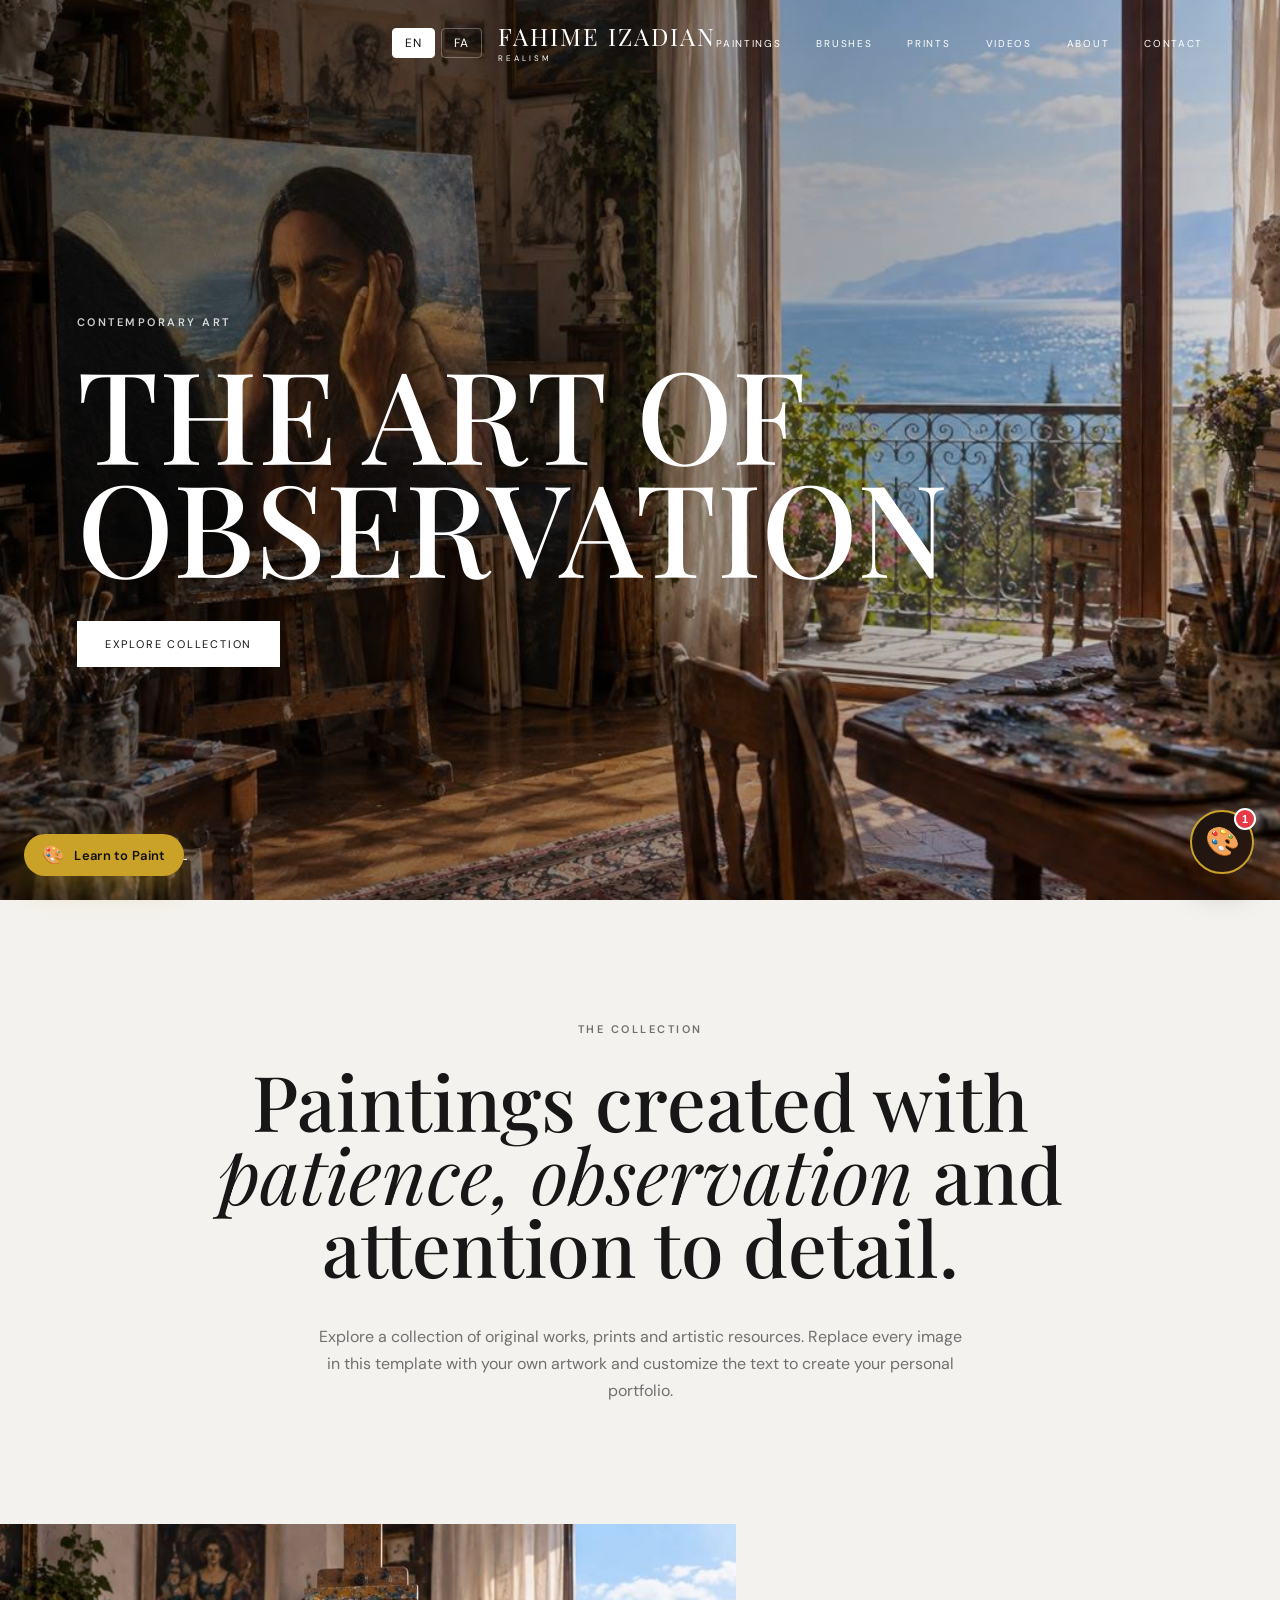
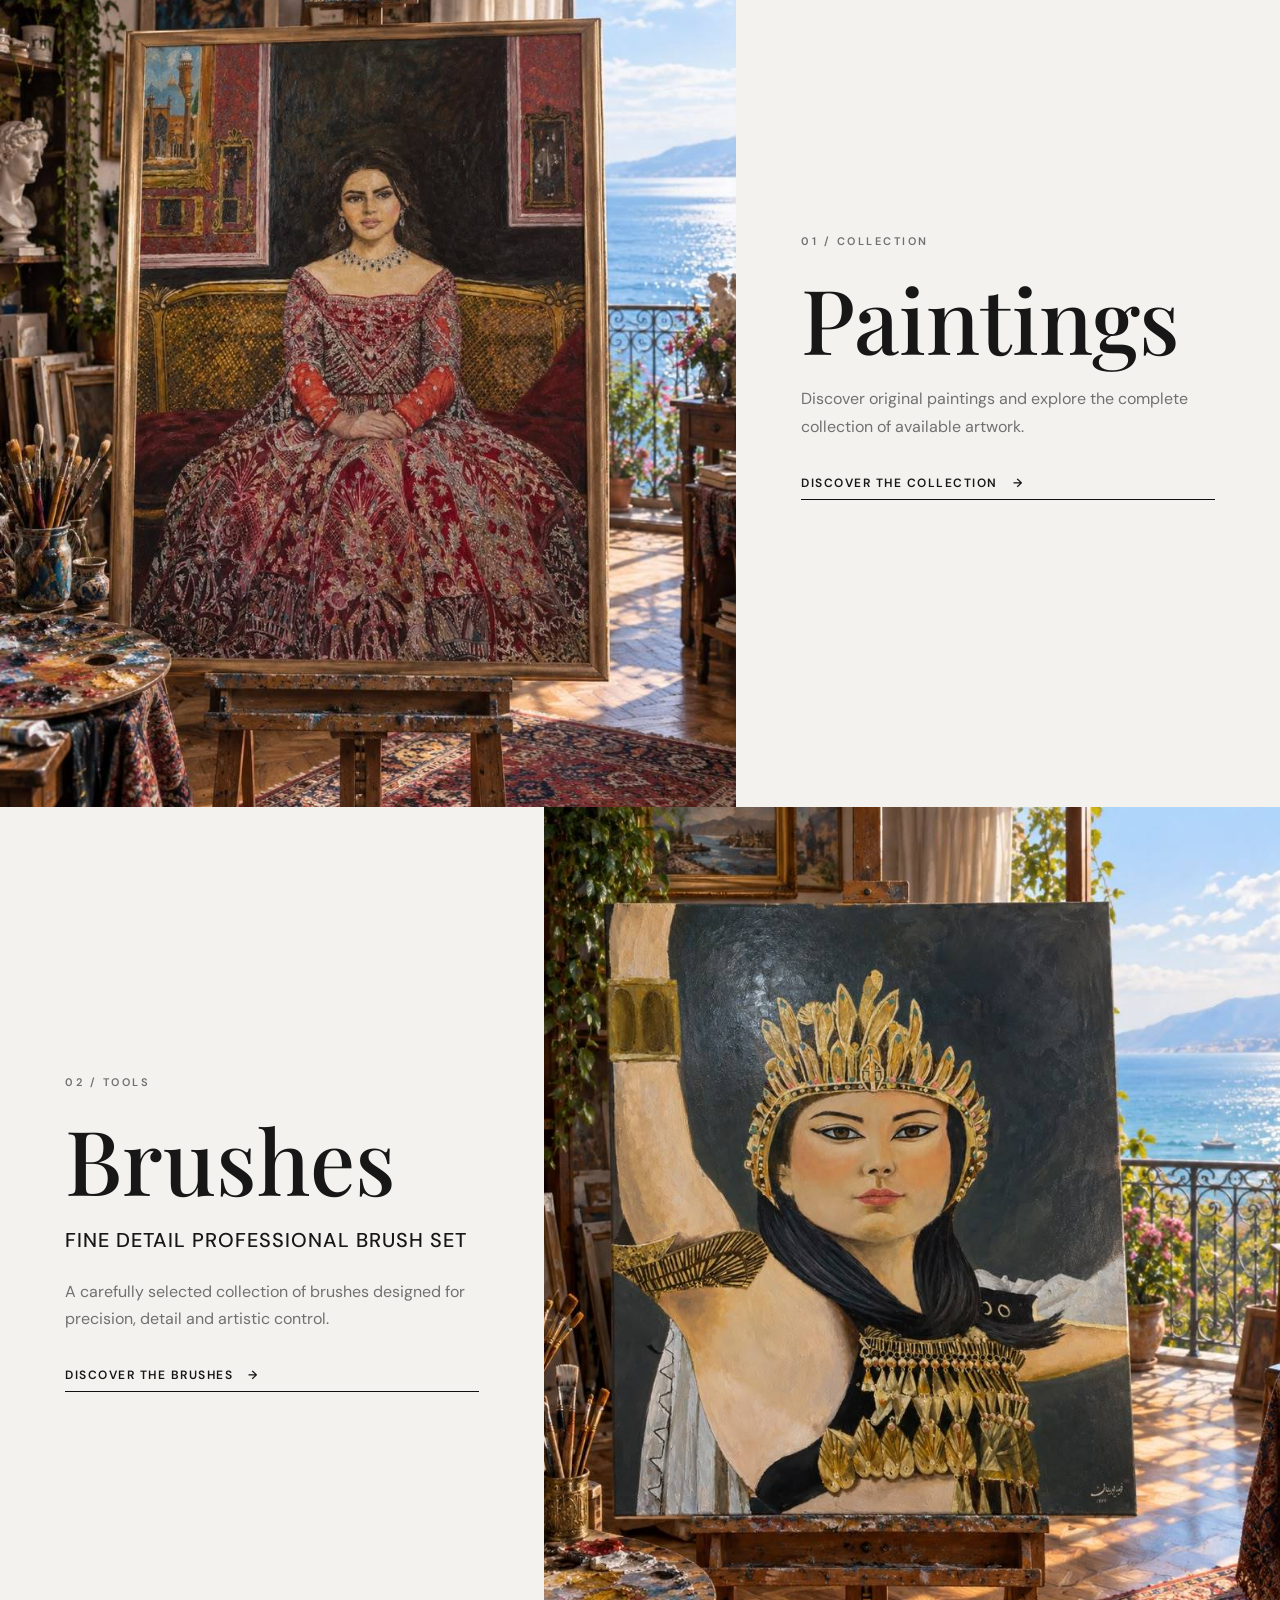
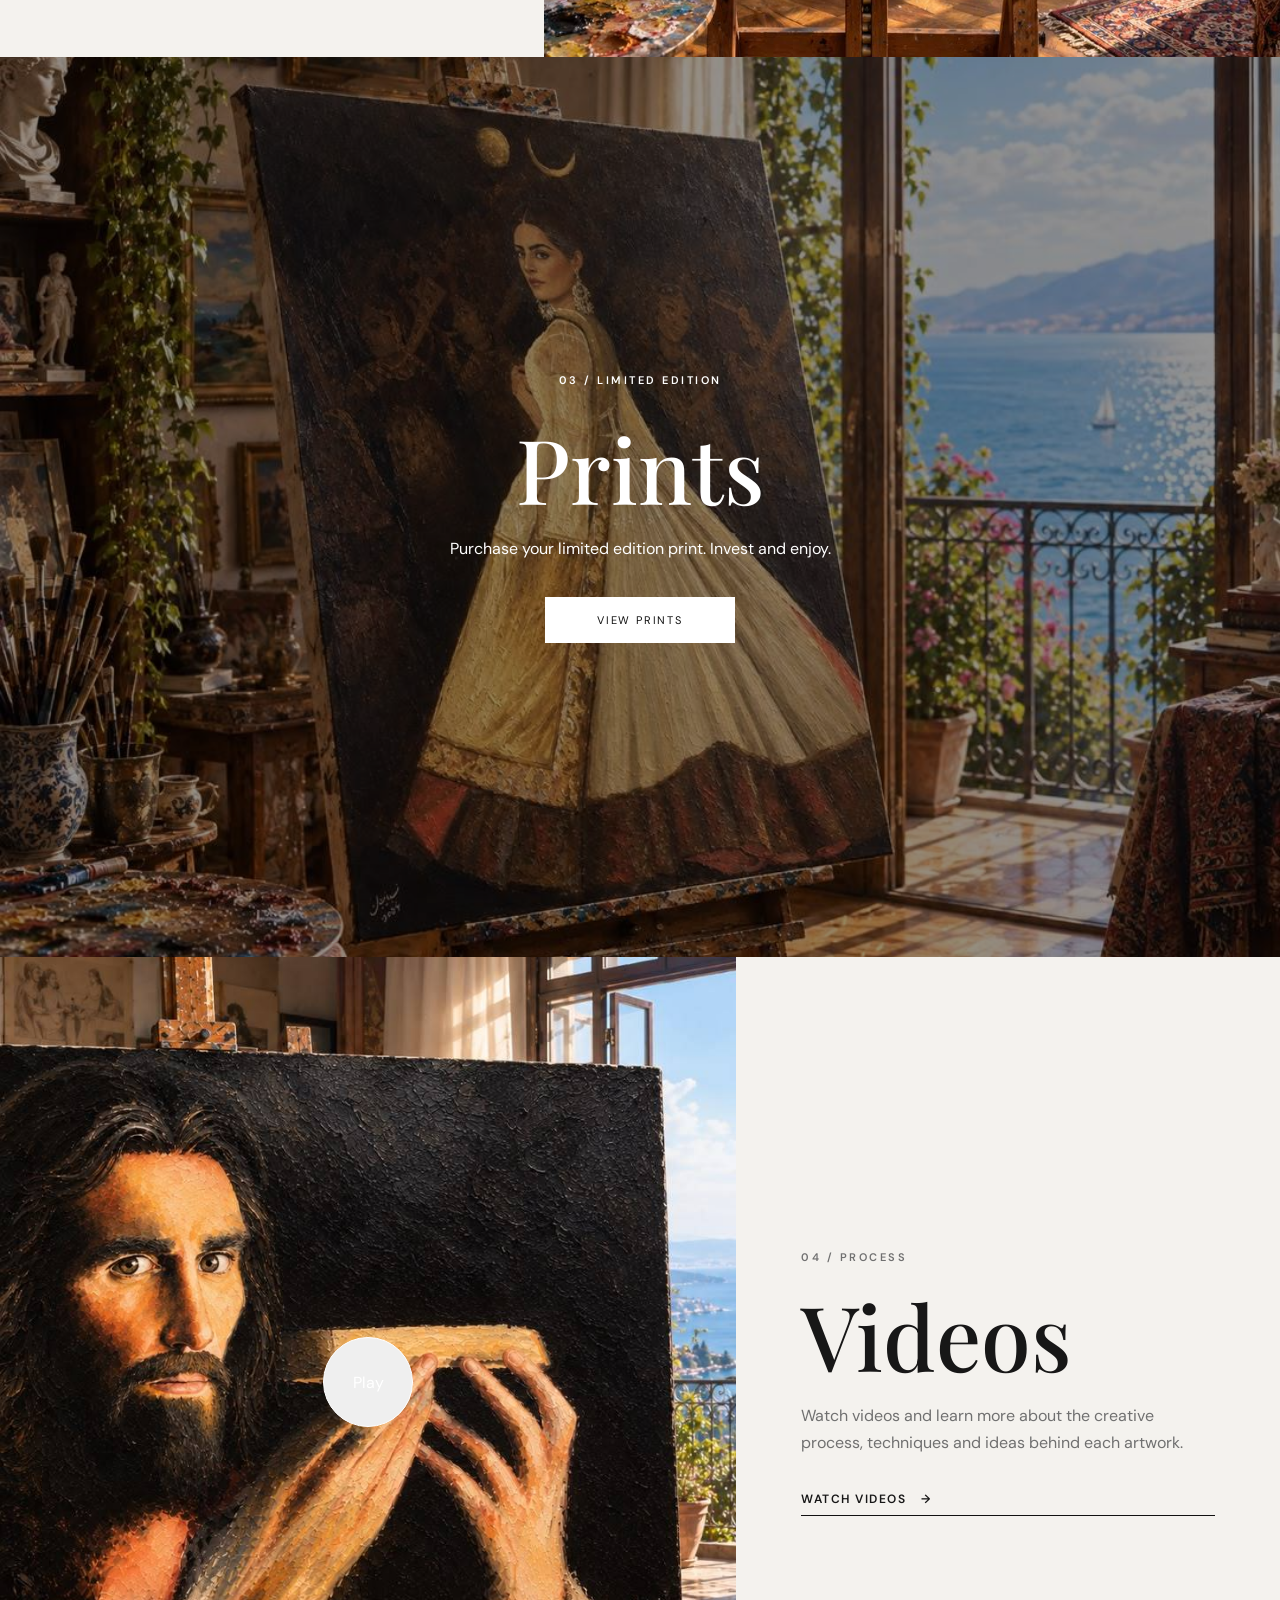
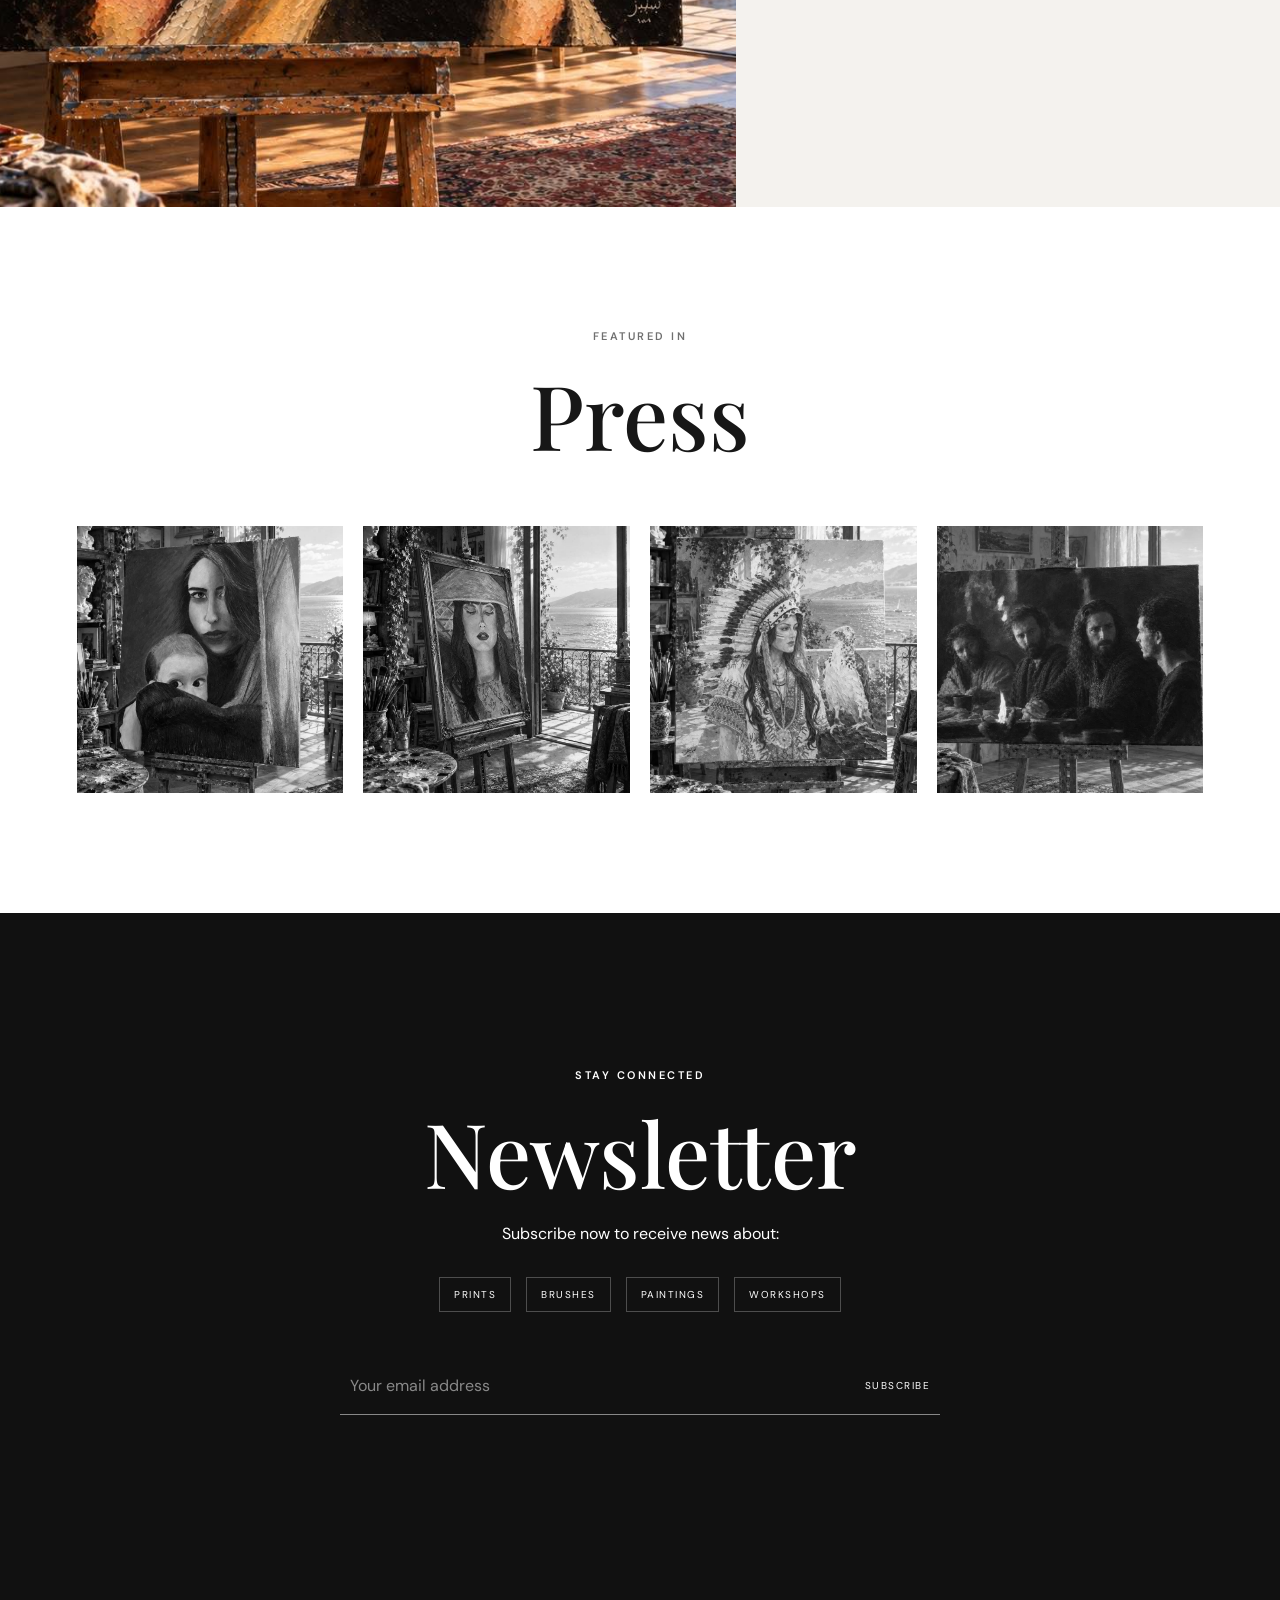
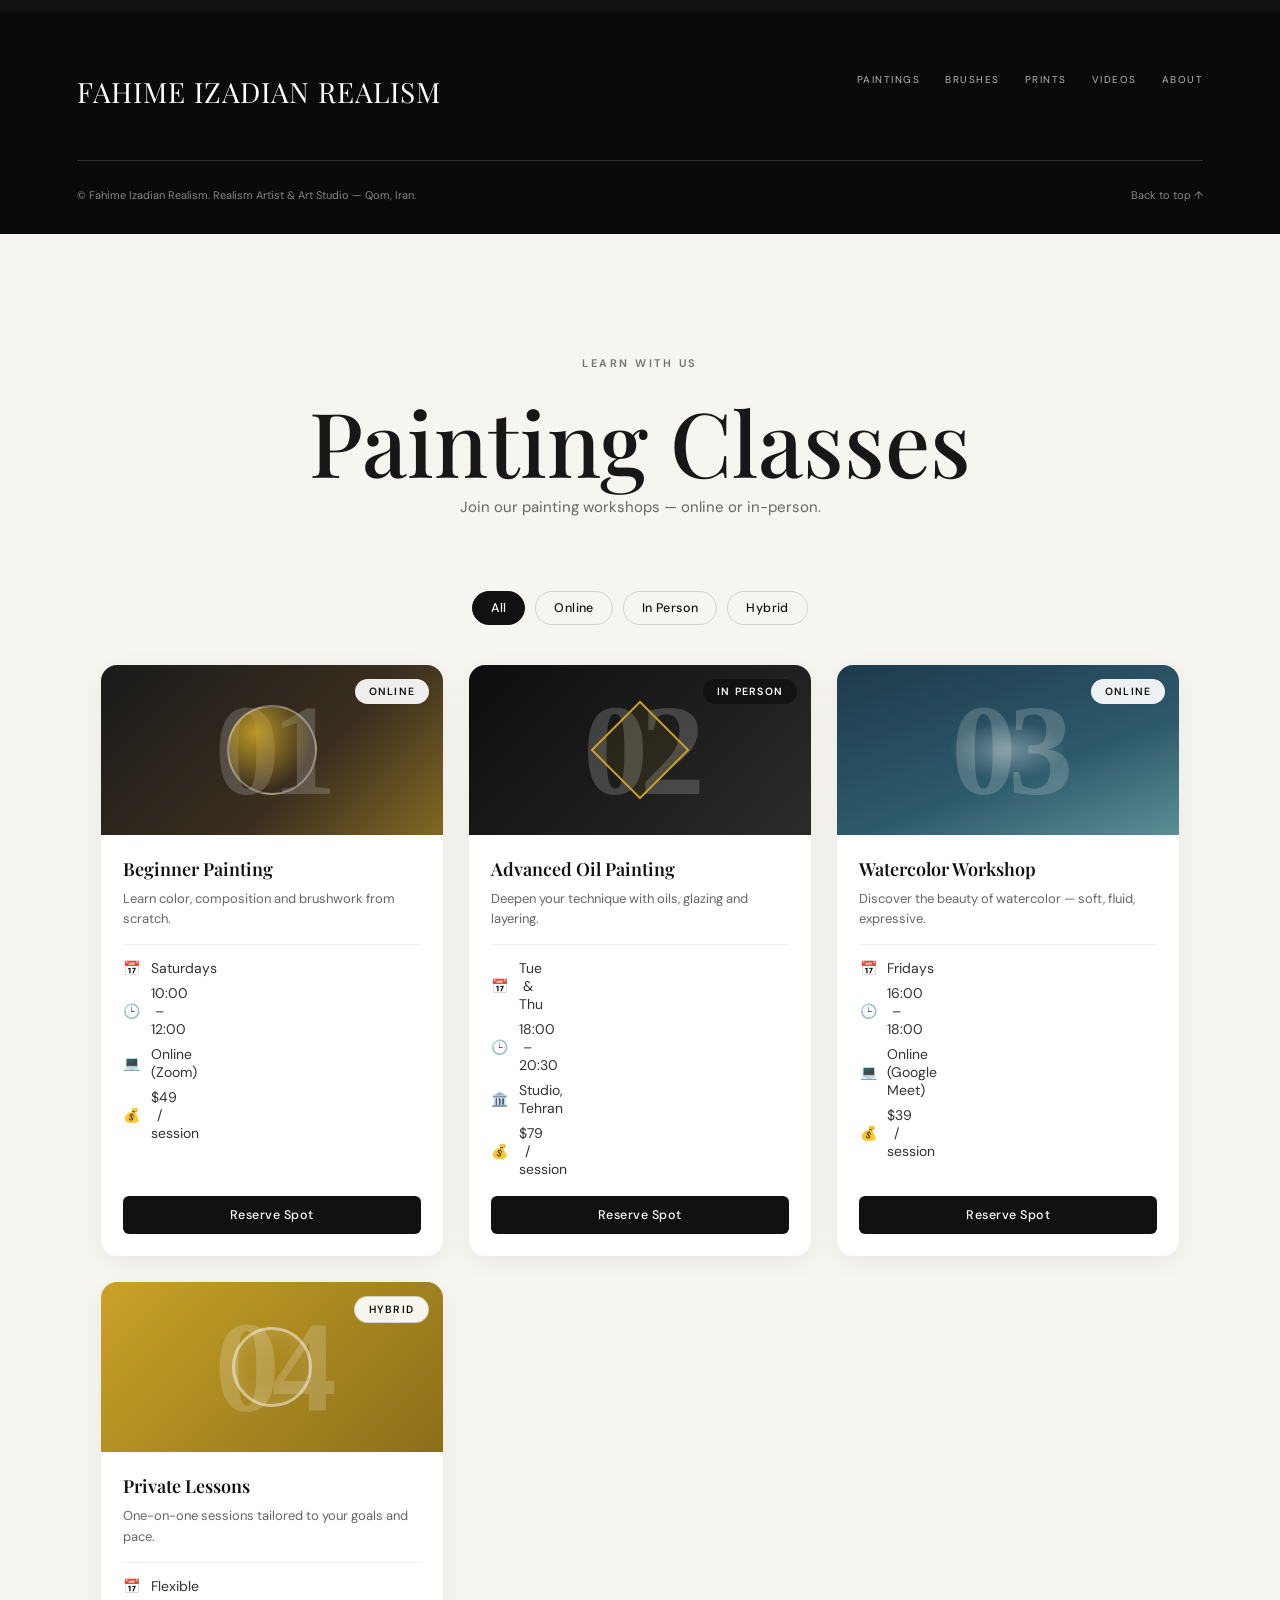
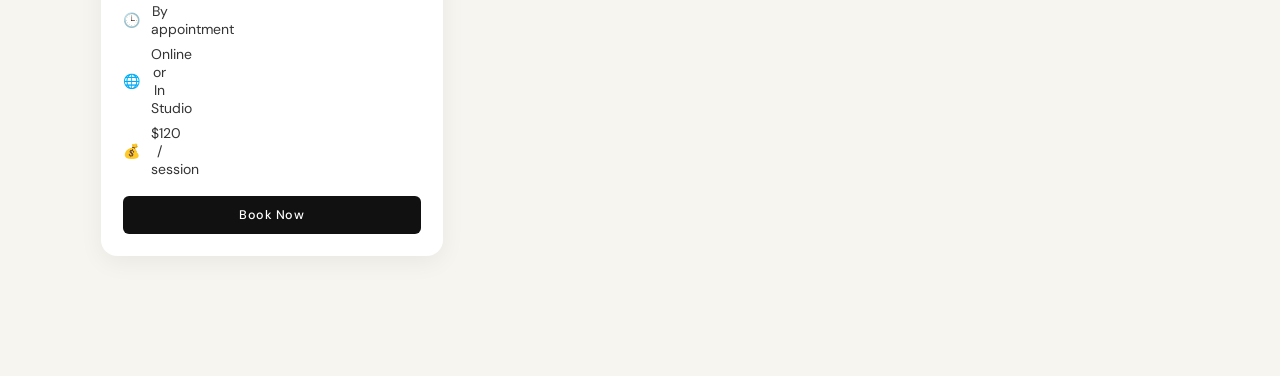
==== commit 4f0d8d74: "Update index.html" ====
--- a/index.html
+++ b/index.html
@@ -4,11 +4,11 @@
   <meta charset="UTF-8" />
   <meta name="viewport" content="width=device-width, initial-scale=1.0" />
 
-  <title>Artist Portfolio</title>
+  <title>Fahime Izadian Realism</title>
 
   <meta
     name="description"
-    content="A modern responsive artist portfolio and gallery website."
+    content="Realism Artist & Art Studio — Qom, Iran"
   />
 
   <link rel="stylesheet" href="style.css" />
@@ -30,8 +30,8 @@
       </div>
 
       <a href="#home" class="logo">
-        <span class="logo-main">ARTIST</span>
-        <span class="logo-sub">PORTFOLIO</span>
+        <span class="logo-main">FAHIME IZADIAN</span>
+        <span class="logo-sub">REALISM</span>
       </a>
 
       <nav class="desktop-nav">
@@ -81,12 +81,12 @@
 
     <div class="hero-content">
 
-      <p class="eyebrow" data-lang-key="hero_eyebrow">CONTEMPORARY ART</p>
+      <p class="eyebrow" data-lang-key="hero_eyebrow">REALISM ART</p>
 
       <h1>
-        <span data-lang-key="hero_title_line1">THE ART OF</span>
+        <span data-lang-key="hero_title_line1">FAHIME IZADIAN</span>
         <br />
-        <span data-lang-key="hero_title_line2">OBSERVATION</span>
+        <span data-lang-key="hero_title_line2">REALISM</span>
       </h1>
 
       <a href="paintings.html" class="button button-light" data-lang-key="hero_button">
@@ -389,7 +389,7 @@
     <div class="footer-top">
 
       <a href="#home" class="footer-logo">
-        ARTIST PORTFOLIO
+        FAHIME IZADIAN REALISM
       </a>
 
       <div class="footer-links">
@@ -405,8 +405,8 @@
     <div class="footer-bottom">
 
       <p>
-        © <span id="year"></span> Artist Portfolio.
-        All rights reserved.
+        © <span id="year"></span> Fahime Izadian Realism.
+        Realism Artist &amp; Art Studio — Qom, Iran.
       </p>
 
       <a href="#home">
